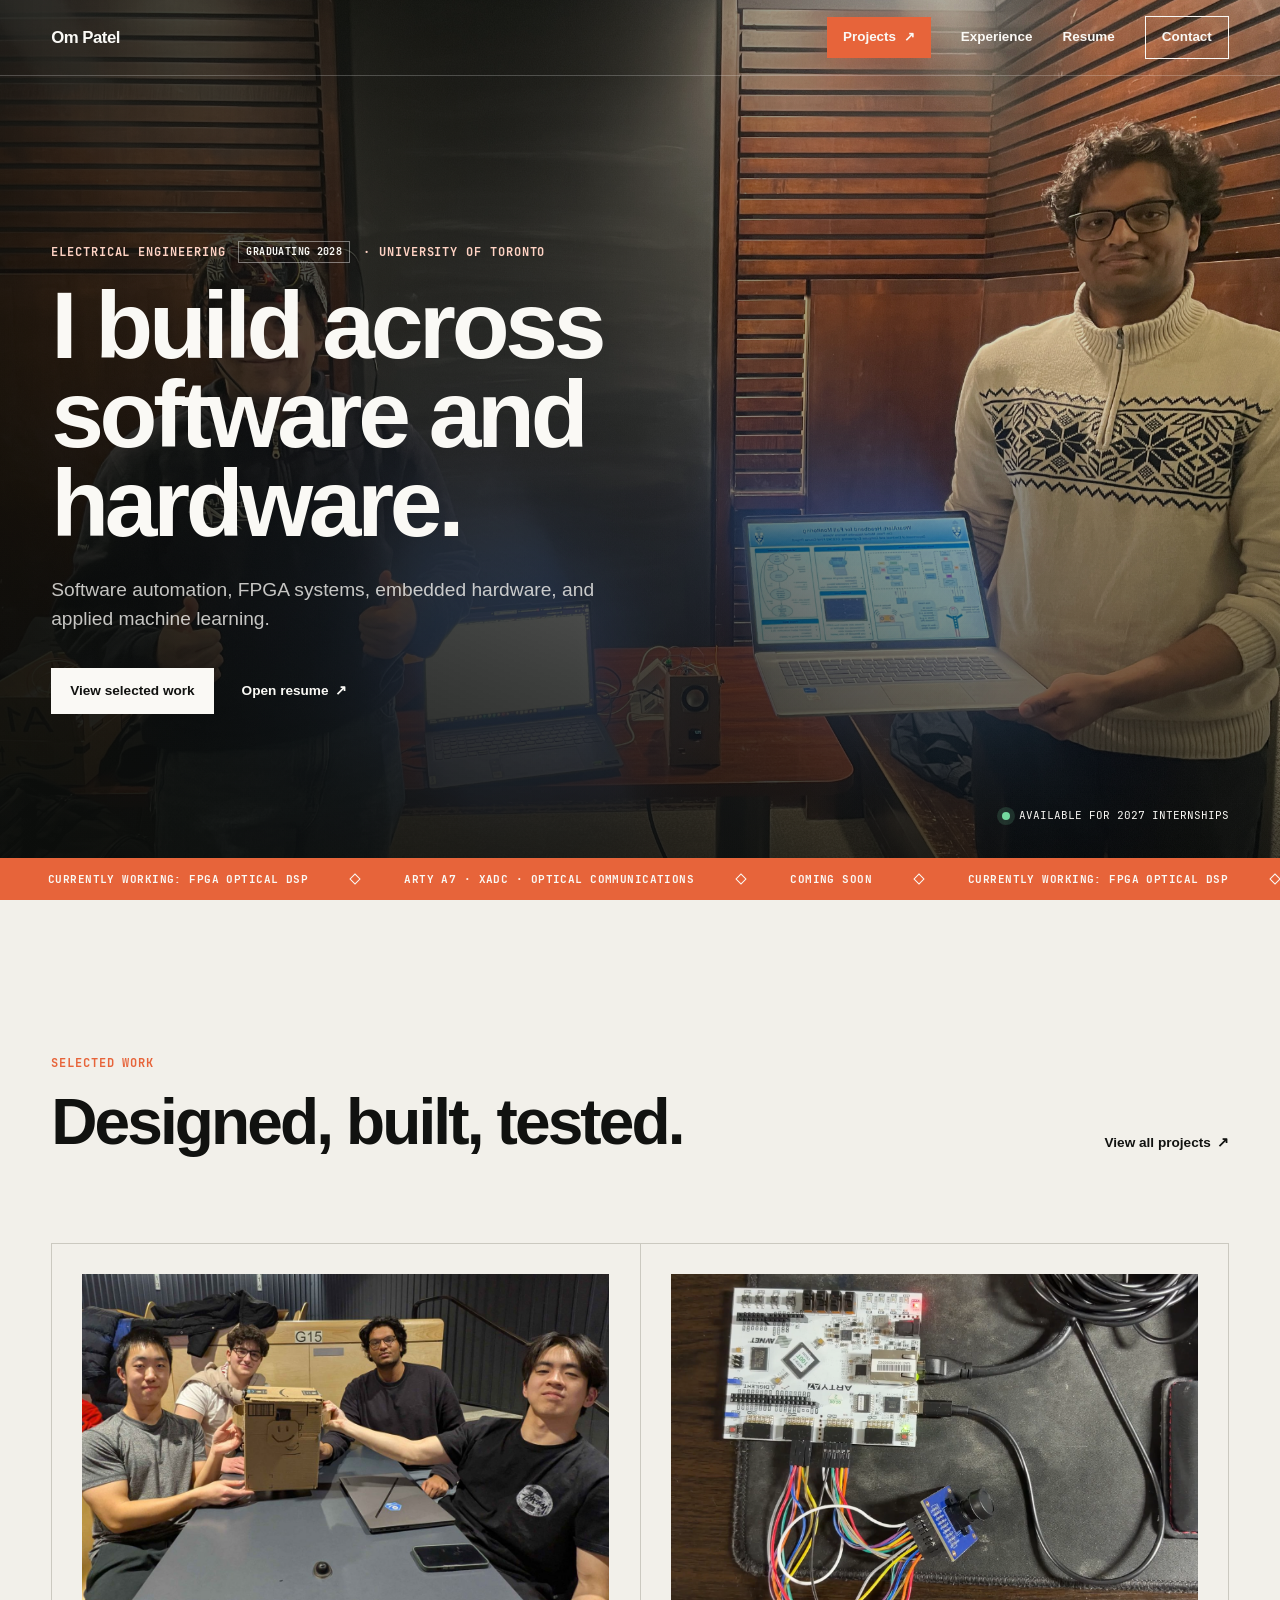
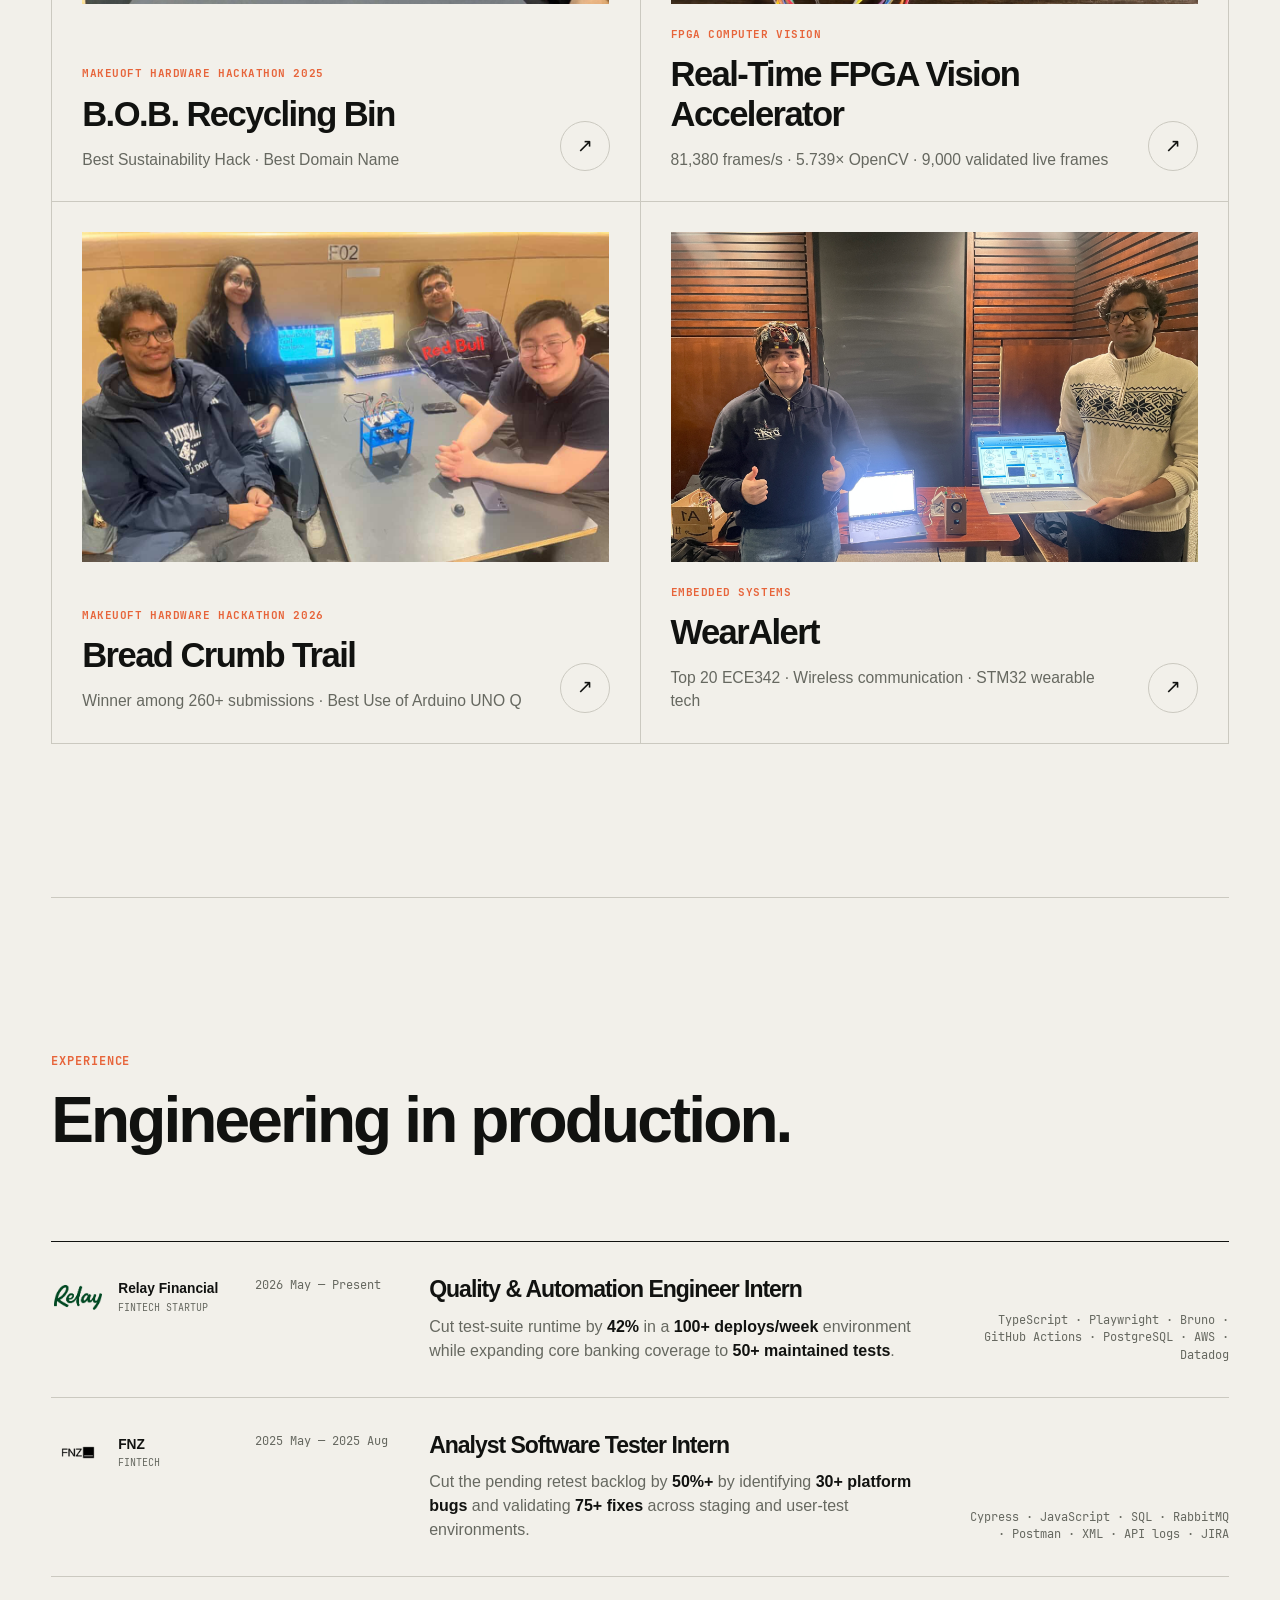
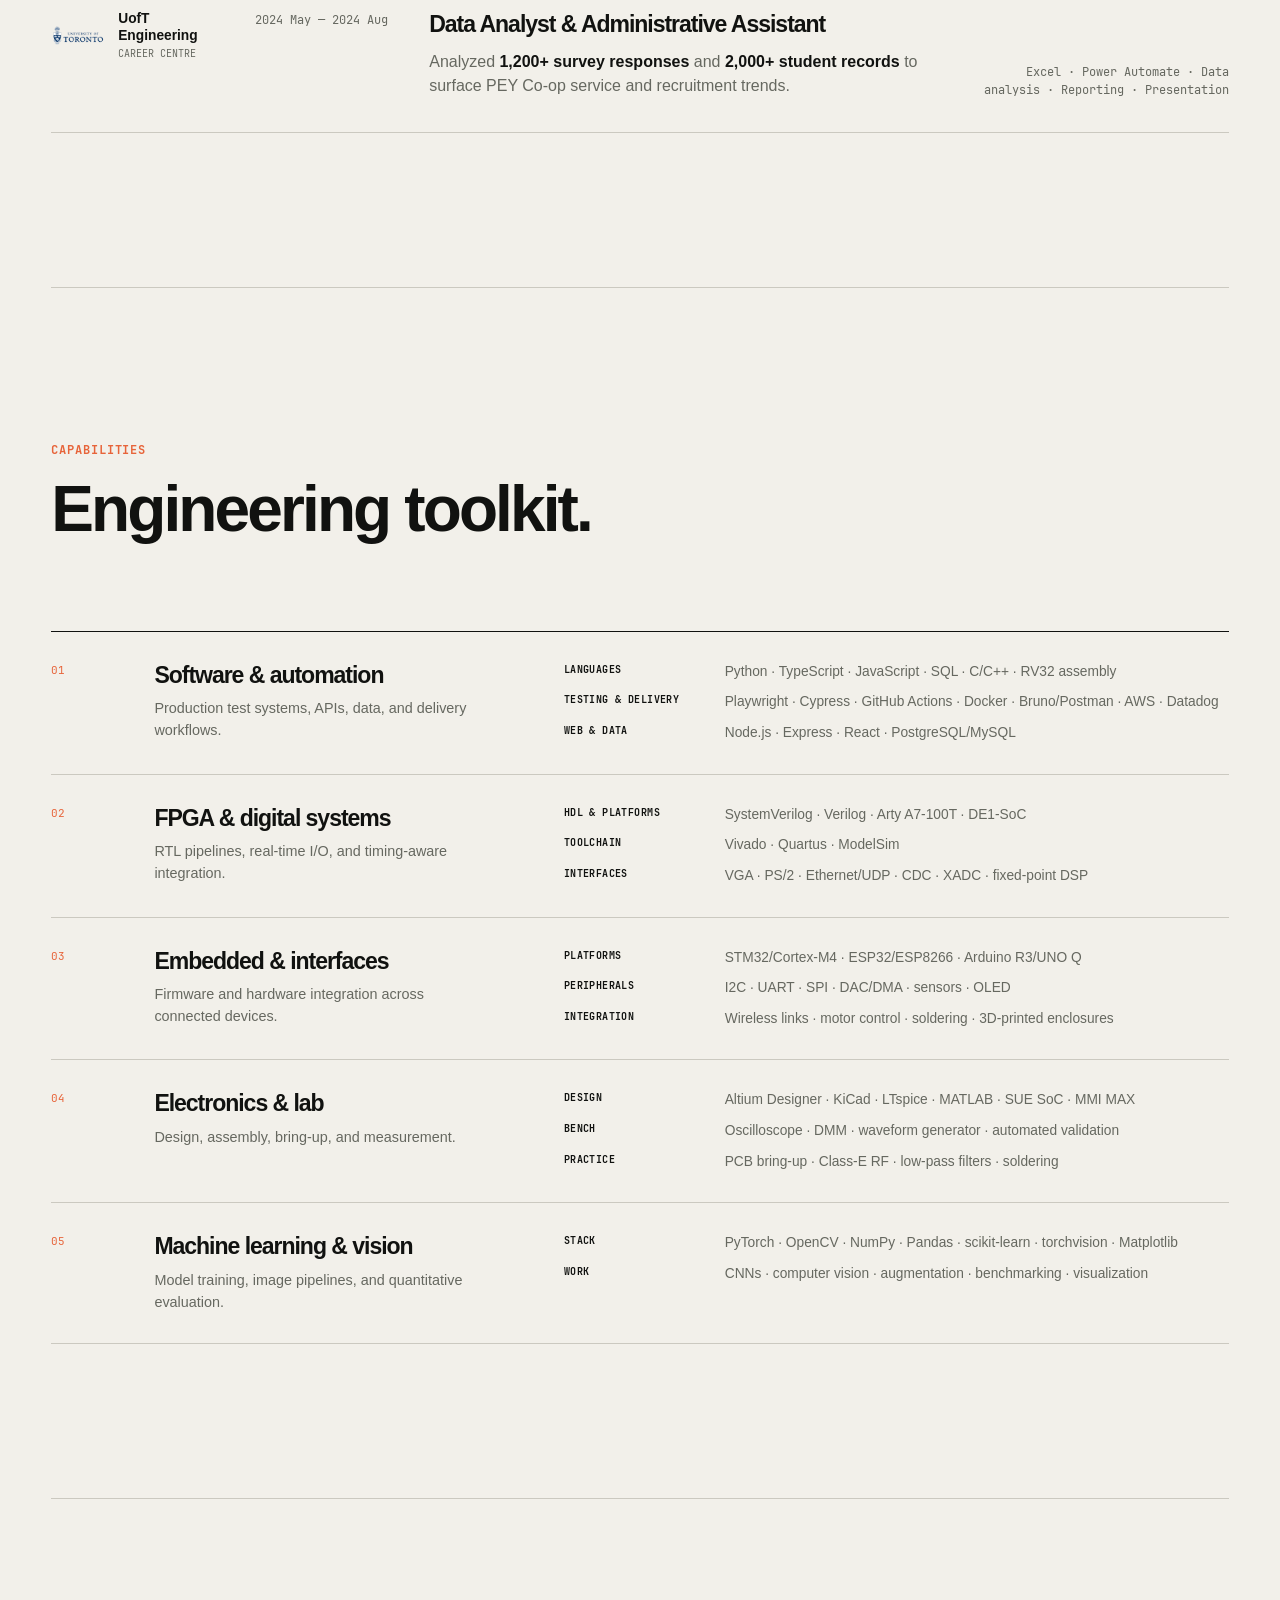
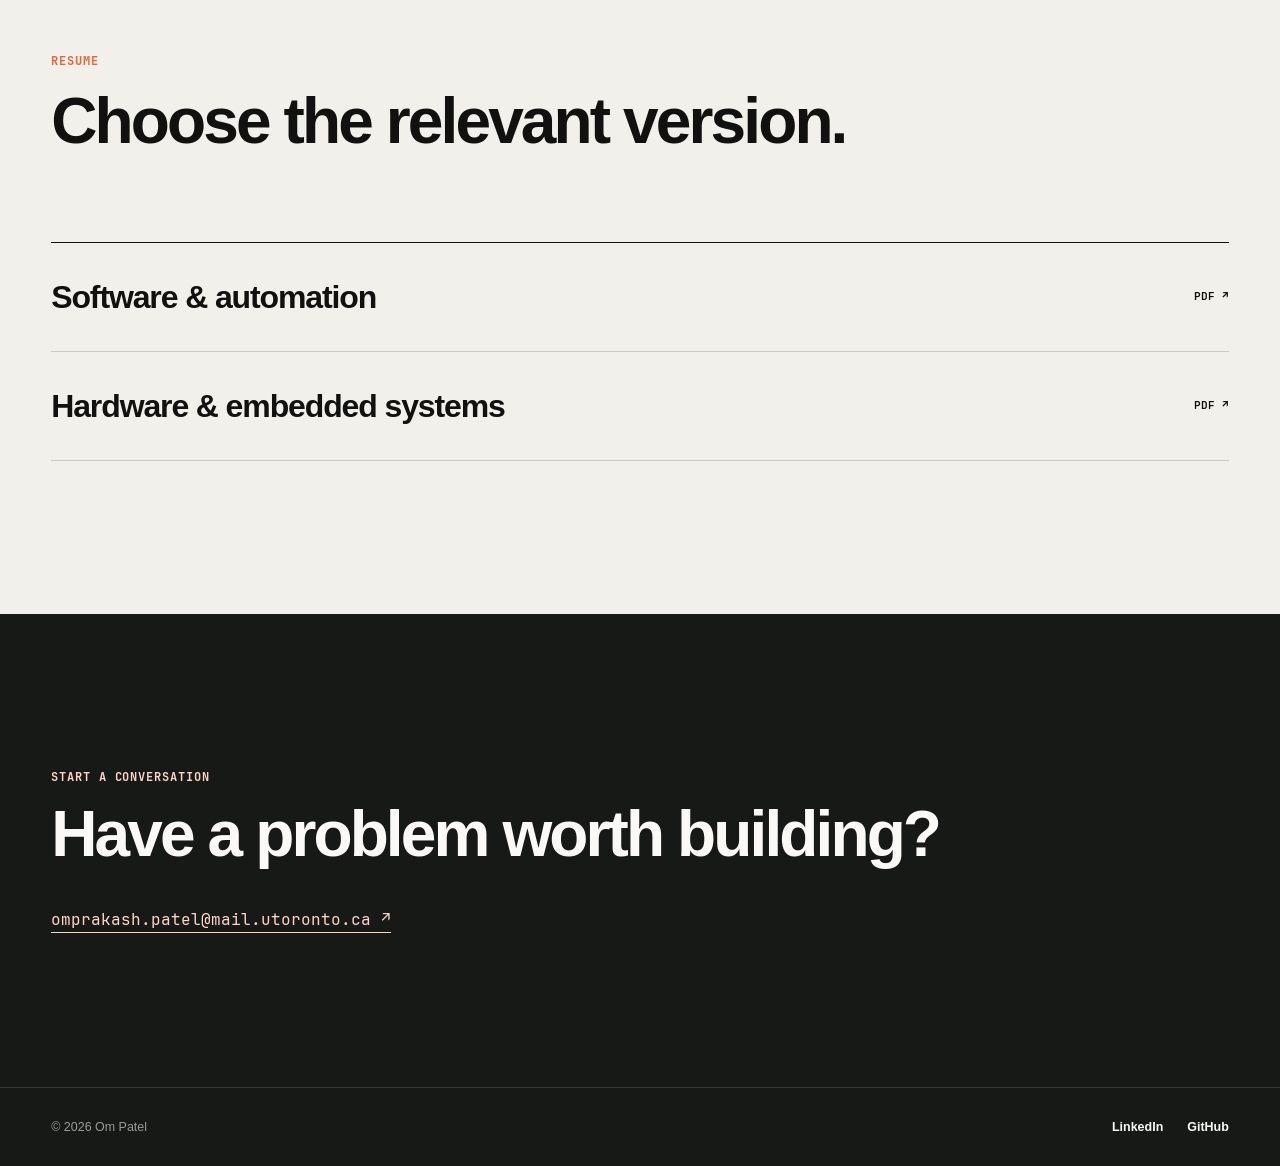
==== index.html @ e67b830c "update projects" ====
<!DOCTYPE html>
<html lang="en">
<head>
  <meta charset="UTF-8" />
  <meta name="viewport" content="width=device-width, initial-scale=1.0" />
  <meta name="description" content="Om Patel is an electrical engineering student building software automation, FPGA systems, embedded hardware, electronics, and applied machine learning projects." />
  <meta property="og:title" content="Om Patel | Electrical Engineer" />
  <meta property="og:description" content="Software automation, FPGA systems, embedded hardware, electronics, and applied machine learning." />
  <meta property="og:type" content="website" />
  <meta property="og:url" content="https://op-patel.github.io/who-am-i/" />
  <meta property="og:site_name" content="Om Patel" />
  <meta property="og:image" content="https://op-patel.github.io/who-am-i/statics/wearalert/presentation_pic_mirrored.jpg" />
  <meta property="og:image:secure_url" content="https://op-patel.github.io/who-am-i/statics/wearalert/presentation_pic_mirrored.jpg" />
  <meta property="og:image:type" content="image/jpeg" />
  <meta property="og:image:width" content="4032" />
  <meta property="og:image:height" content="3024" />
  <meta property="og:image:alt" content="Om Patel presenting the WearAlert embedded systems project" />
  <meta name="twitter:card" content="summary_large_image" />
  <meta name="twitter:title" content="Om Patel | Electrical Engineer" />
  <meta name="twitter:description" content="Software automation, FPGA systems, embedded hardware, electronics, and applied machine learning." />
  <meta name="twitter:image" content="https://op-patel.github.io/who-am-i/statics/wearalert/presentation_pic_mirrored.jpg" />
  <meta name="twitter:image:alt" content="Om Patel presenting the WearAlert embedded systems project" />
  <link rel="canonical" href="https://op-patel.github.io/who-am-i/" />
  <title>Om Patel | Electrical Engineer</title>
  <link rel="preload" as="font" href="fonts/JetBrainsMono-Regular.woff2" type="font/woff2" crossorigin>
  <link rel="stylesheet" href="style.css?v=20260809-2" />
</head>
<body data-page="home">
  <header class="site-header">
    <a class="brand" href="index.html" aria-label="Om Patel home">Om Patel</a>
    <button class="nav-toggle" type="button" aria-label="Toggle navigation" aria-expanded="false">
      <span class="svg-icon icon-distribute-vertical" aria-hidden="true"></span>
    </button>
    <nav class="site-nav" aria-label="Primary navigation">
      <a class="nav-projects" href="projects.html">Projects <span aria-hidden="true">↗</span></a>
      <a href="#experience-list">Experience</a>
      <a href="#resume">Resume</a>
      <a class="nav-contact" href="mailto:omprakash.patel@mail.utoronto.ca">Contact</a>
    </nav>
  </header>

  <main>
    <section class="hero reveal" id="home">
      <div class="hero-media" aria-hidden="true"></div>
      <div class="hero-shade" aria-hidden="true"></div>
      <div class="hero-content">
        <p class="eyebrow light">Electrical engineering <span class="hero-grad">Graduating 2028</span> &middot; University of Toronto</p>
        <h1>I build across software and hardware.</h1>
        <p class="hero-text">Software automation, FPGA systems, embedded hardware, and applied machine learning.</p>
        <div class="hero-actions">
          <a class="btn primary" href="#work">View selected work</a>
          <a class="text-link light-link" href="statics/resume/Om_Patel_ResumeSW.pdf" target="_blank" rel="noopener">Open resume <span aria-hidden="true">↗</span></a>
        </div>
      </div>
      <div class="hero-status">
        <span class="status-dot" aria-hidden="true"></span>
        <span>Available for 2027 internships</span>
      </div>
    </section>

    <a class="current-ticker" href="https://github.com/OP-Patel/optical-dsp" target="_blank" rel="noopener" aria-label="Currently working on FPGA Optical DSP. View the GitHub repository.">
      <span class="ticker-track" aria-hidden="true">
        <span>Currently working: FPGA Optical DSP</span>
        <span>Arty A7 &middot; XADC &middot; Optical communications</span>
        <span>Coming soon</span>
        <span>Currently working: FPGA Optical DSP</span>
        <span>Arty A7 &middot; XADC &middot; Optical communications</span>
        <span>Coming soon</span>
      </span>
    </a>

    <section id="work" class="section-shell reveal">
      <div class="section-intro">
        <p class="eyebrow">Selected work</p>
        <h2>Designed, built, tested.</h2>
        <a class="text-link" href="projects.html">View all projects <span aria-hidden="true">↗</span></a>
      </div>
      <div class="featured-list" id="featured-projects" aria-live="polite"></div>
    </section>

    <section id="experience" class="section-shell section-rule reveal">
      <div class="section-intro">
        <p class="eyebrow">Experience</p>
        <h2>Engineering in production.</h2>
      </div>
      <div class="experience-list" id="experience-list">
        <article class="experience-item">
          <div class="experience-company">
            <img src="statics/company_logos/Relay_logo.png" alt="Relay Financial">
            <div>
              <p>Relay Financial</p>
              <span>Fintech startup</span>
            </div>
          </div>
          <div class="experience-meta">
            <p>2026 May — Present</p>
          </div>
          <div class="experience-copy">
            <h3>Quality & Automation Engineer Intern</h3>
            <p>Cut test-suite runtime by <strong>42%</strong> in a <strong>100+ deploys/week</strong> environment while expanding core banking coverage to <strong>50+ maintained tests</strong>.</p>
          </div>
          <p class="experience-tech">TypeScript · Playwright · Bruno · GitHub Actions · PostgreSQL · AWS · Datadog</p>
        </article>
        <article class="experience-item">
          <div class="experience-company">
            <img src="statics/company_logos/FNZ_logo.png" alt="FNZ">
            <div>
              <p>FNZ</p>
              <span>Fintech</span>
            </div>
          </div>
          <div class="experience-meta">
            <p>2025 May — 2025 Aug</p>
          </div>
          <div class="experience-copy">
            <h3>Analyst Software Tester Intern</h3>
            <p>Cut the pending retest backlog by <strong>50%+</strong> by identifying <strong>30+ platform bugs</strong> and validating <strong>75+ fixes</strong> across staging and user-test environments.</p>
          </div>
          <p class="experience-tech">Cypress · JavaScript · SQL · RabbitMQ · Postman · XML · API logs · JIRA</p>
        </article>
        <article class="experience-item">
          <div class="experience-company">
            <img src="statics/company_logos/UofT_logo.png" alt="University of Toronto">
            <div>
              <p>UofT Engineering</p>
              <span>Career Centre</span>
            </div>
          </div>
          <div class="experience-meta">
            <p>2024 May — 2024 Aug</p>
          </div>
          <div class="experience-copy">
            <h3>Data Analyst & Administrative Assistant</h3>
            <p>Analyzed <strong>1,200+ survey responses</strong> and <strong>2,000+ student records</strong> to surface PEY Co-op service and recruitment trends.</p>
          </div>
          <p class="experience-tech">Excel · Power Automate · Data analysis · Reporting · Presentation</p>
        </article>
      </div>
    </section>

    <section id="capabilities" class="section-shell section-rule reveal">
      <div class="section-intro">
        <p class="eyebrow">Capabilities</p>
        <h2>Engineering toolkit.</h2>
      </div>
      <div class="capability-matrix">
        <article class="capability-row">
          <span class="capability-number">01</span>
          <div class="capability-title">
            <h3>Software & automation</h3>
            <p>Production test systems, APIs, data, and delivery workflows.</p>
          </div>
          <div class="capability-groups">
            <p><strong>Languages</strong><span>Python &middot; TypeScript &middot; JavaScript &middot; SQL &middot; C/C++ &middot; RV32 assembly</span></p>
            <p><strong>Testing & delivery</strong><span>Playwright &middot; Cypress &middot; GitHub Actions &middot; Docker &middot; Bruno/Postman &middot; AWS &middot; Datadog</span></p>
            <p><strong>Web & data</strong><span>Node.js &middot; Express &middot; React &middot; PostgreSQL/MySQL</span></p>
          </div>
        </article>
        <article class="capability-row">
          <span class="capability-number">02</span>
          <div class="capability-title">
            <h3>FPGA & digital systems</h3>
            <p>RTL pipelines, real-time I/O, and timing-aware integration.</p>
          </div>
          <div class="capability-groups">
            <p><strong>HDL & platforms</strong><span>SystemVerilog &middot; Verilog &middot; Arty A7-100T &middot; DE1-SoC</span></p>
            <p><strong>Toolchain</strong><span>Vivado &middot; Quartus &middot; ModelSim</span></p>
            <p><strong>Interfaces</strong><span>VGA &middot; PS/2 &middot; Ethernet/UDP &middot; CDC &middot; XADC &middot; fixed-point DSP</span></p>
          </div>
        </article>
        <article class="capability-row">
          <span class="capability-number">03</span>
          <div class="capability-title">
            <h3>Embedded & interfaces</h3>
            <p>Firmware and hardware integration across connected devices.</p>
          </div>
          <div class="capability-groups">
            <p><strong>Platforms</strong><span>STM32/Cortex-M4 &middot; ESP32/ESP8266 &middot; Arduino R3/UNO Q</span></p>
            <p><strong>Peripherals</strong><span>I2C &middot; UART &middot; SPI &middot; DAC/DMA &middot; sensors &middot; OLED</span></p>
            <p><strong>Integration</strong><span>Wireless links &middot; motor control &middot; soldering &middot; 3D-printed enclosures</span></p>
          </div>
        </article>
        <article class="capability-row">
          <span class="capability-number">04</span>
          <div class="capability-title">
            <h3>Electronics & lab</h3>
            <p>Design, assembly, bring-up, and measurement.</p>
          </div>
          <div class="capability-groups">
            <p><strong>Design</strong><span>Altium Designer &middot; KiCad &middot; LTspice &middot; MATLAB &middot; SUE SoC &middot; MMI MAX</span></p>
            <p><strong>Bench</strong><span>Oscilloscope &middot; DMM &middot; waveform generator &middot; automated validation</span></p>
            <p><strong>Practice</strong><span>PCB bring-up &middot; Class-E RF &middot; low-pass filters &middot; soldering</span></p>
          </div>
        </article>
        <article class="capability-row">
          <span class="capability-number">05</span>
          <div class="capability-title">
            <h3>Machine learning & vision</h3>
            <p>Model training, image pipelines, and quantitative evaluation.</p>
          </div>
          <div class="capability-groups">
            <p><strong>Stack</strong><span>PyTorch &middot; OpenCV &middot; NumPy &middot; Pandas &middot; scikit-learn &middot; torchvision &middot; Matplotlib</span></p>
            <p><strong>Work</strong><span>CNNs &middot; computer vision &middot; augmentation &middot; benchmarking &middot; visualization</span></p>
          </div>
        </article>
      </div>
    </section>

    <section id="resume" class="section-shell section-rule reveal">
      <div class="section-intro">
        <p class="eyebrow">Resume</p>
        <h2>Choose the relevant version.</h2>
      </div>
      <div class="resume-list">
        <a href="statics/resume/Om_Patel_ResumeSW.pdf" target="_blank" rel="noopener">
          <span>Software & automation</span>
          <span>PDF ↗</span>
        </a>
        <a href="statics/resume/Om_Patel_ResumeHW.pdf" target="_blank" rel="noopener">
          <span>Hardware & embedded systems</span>
          <span>PDF ↗</span>
        </a>
      </div>
    </section>

    <section class="contact-section reveal">
      <p class="eyebrow light">Start a conversation</p>
      <h2>Have a problem worth building?</h2>
      <a href="mailto:omprakash.patel@mail.utoronto.ca">omprakash.patel@mail.utoronto.ca <span aria-hidden="true">↗</span></a>
    </section>
  </main>

  <footer class="site-footer">
    <p>© 2026 Om Patel</p>
    <div class="footer-socials">
      <a href="https://www.linkedin.com/in/om-patel-op" target="_blank" rel="noopener">LinkedIn</a>
      <a href="https://github.com/OP-Patel" target="_blank" rel="noopener">GitHub</a>
    </div>
  </footer>

  <div class="modal" id="project-modal" aria-hidden="true" role="dialog" aria-modal="true" aria-labelledby="modal-title">
    <div class="modal-card">
      <header class="modal-header">
        <div>
          <p class="eyebrow" id="modal-type"></p>
          <h2 id="modal-title"></h2>
          <p id="modal-summary"></p>
        </div>
        <button class="icon-btn" id="modal-close" type="button" aria-label="Close project details">×</button>
      </header>
      <div class="modal-body">
        <section class="gallery" aria-label="Project gallery">
          <button class="gallery-btn prev" id="slide-prev" type="button" aria-label="Previous image">←</button>
          <div class="gallery-stage" id="modal-gallery"></div>
          <button class="gallery-btn next" id="slide-next" type="button" aria-label="Next image">→</button>
        </section>
        <aside class="modal-details">
          <div class="stat-row" id="modal-stats"></div>
          <h3>What I built</h3>
          <ul id="modal-details"></ul>
          <h3>Tools</h3>
          <div class="tag-row" id="modal-tags"></div>
          <div class="modal-links" id="modal-links"></div>
        </aside>
      </div>
    </div>
  </div>

  <script src="script.js?v=20260809-2"></script>
</body>
</html>
---- style.css ----
@font-face {
  font-family: "JetBrains Mono";
  src: url("fonts/JetBrainsMono-Regular.woff2") format("woff2");
  font-weight: 400;
  font-style: normal;
  font-display: swap;
}

@font-face {
  font-family: "JetBrains Mono";
  src: url("fonts/JetBrainsMono-Bold.woff2") format("woff2");
  font-weight: 700;
  font-style: normal;
  font-display: swap;
}

:root {
  --paper: #f2f0ea;
  --white: #faf9f5;
  --ink: #111210;
  --muted: #666860;
  --line: #cbc9c0;
  --accent: #e7643a;
  --dark: #171916;
  --max: 1240px;
  --gutter: clamp(20px, 4vw, 64px);
}

* { box-sizing: border-box; }
html { scroll-behavior: smooth; }
body {
  margin: 0;
  background: var(--paper);
  color: var(--ink);
  font-family: Arial, Helvetica, sans-serif;
  line-height: 1.5;
  text-rendering: optimizeLegibility;
  -webkit-font-smoothing: antialiased;
}
body.modal-open { overflow: hidden; }
img { display: block; max-width: 100%; }
a { color: inherit; }
button, input, select { font: inherit; }

.sr-only {
  position: absolute;
  width: 1px;
  height: 1px;
  padding: 0;
  margin: -1px;
  overflow: hidden;
  clip: rect(0, 0, 0, 0);
  white-space: nowrap;
  border: 0;
}

.svg-icon {
  display: inline-block;
  width: 18px;
  height: 18px;
  background: currentColor;
  -webkit-mask-position: center;
  -webkit-mask-repeat: no-repeat;
  -webkit-mask-size: contain;
  mask-position: center;
  mask-repeat: no-repeat;
  mask-size: contain;
}
.icon-github { -webkit-mask-image: url("statics/svg/github.svg"); mask-image: url("statics/svg/github.svg"); }
.icon-external { -webkit-mask-image: url("statics/svg/box-arrow-up-right.svg"); mask-image: url("statics/svg/box-arrow-up-right.svg"); }
.icon-distribute-vertical { -webkit-mask-image: url("statics/svg/distribute-vertical.svg"); mask-image: url("statics/svg/distribute-vertical.svg"); }

.site-header {
  position: absolute;
  inset: 0 0 auto;
  z-index: 50;
  height: 76px;
  display: flex;
  align-items: center;
  justify-content: space-between;
  padding: 0 var(--gutter);
  color: var(--white);
  border-bottom: 1px solid rgba(255,255,255,.22);
}
.solid-header {
  position: relative;
  color: var(--ink);
  border-bottom-color: var(--line);
}
.brand {
  font-size: 1.05rem;
  font-weight: 800;
  letter-spacing: -.03em;
  text-decoration: none;
}
.site-nav { display: flex; align-items: center; gap: 30px; }
.site-nav a {
  color: inherit;
  font-size: .84rem;
  font-weight: 700;
  text-decoration: none;
  transition: opacity 180ms ease;
}
.site-nav a:hover { opacity: .58; }
.site-nav .nav-projects {
  padding: 10px 16px;
  background: var(--accent);
  color: var(--white);
  box-shadow: 0 8px 28px rgba(231, 100, 58, .24);
}
.site-nav .nav-projects:hover {
  opacity: 1;
  background: #cf4f28;
  transform: translateY(-1px);
}
.site-nav .nav-projects span {
  display: inline-block;
  margin-left: 4px;
  transition: transform 180ms ease;
}
.site-nav .nav-projects:hover span { transform: translate(2px, -2px); }
.site-nav .nav-contact {
  padding: 10px 16px;
  border: 1px solid currentColor;
}
.nav-toggle {
  display: none;
  width: 42px;
  height: 42px;
  padding: 0;
  border: 0;
  background: transparent;
  color: inherit;
}

.hero {
  position: relative;
  min-height: calc(100svh - 42px);
  display: flex;
  align-items: flex-end;
  overflow: hidden;
  color: var(--white);
  background: #1d211e;
}
.hero-media {
  position: absolute;
  inset: 0;
  background: url("statics/wearalert/presentation_pic_mirrored.jpg") center 44% / cover no-repeat;
  transform: scale(1.03);
  animation: hero-settle 1.2s cubic-bezier(.2,.7,.2,1) forwards;
}
.hero-shade {
  position: absolute;
  inset: 0;
  background:
    linear-gradient(90deg, rgba(12,14,12,.86) 0%, rgba(12,14,12,.62) 45%, rgba(12,14,12,.15) 78%),
    linear-gradient(0deg, rgba(12,14,12,.72) 0%, transparent 55%);
}
.hero-content {
  position: relative;
  z-index: 2;
  width: min(850px, calc(100% - (2 * var(--gutter))));
  margin: 0 var(--gutter);
  padding: 170px 0 clamp(110px, 16vh, 170px);
}
.eyebrow {
  margin: 0 0 18px;
  color: var(--accent);
  font-family: "JetBrains Mono", monospace;
  font-size: .72rem;
  font-weight: 700;
  letter-spacing: .08em;
  text-transform: uppercase;
}
.eyebrow.light { color: #ffd3c4; }
.hero-grad {
  display: inline-block;
  margin: 0 5px;
  padding: 3px 7px;
  border: 1px solid rgba(255,255,255,.42);
  color: var(--white);
  font-size: .61rem;
  letter-spacing: .04em;
  vertical-align: 1px;
}
h1, h2, h3, p { overflow-wrap: anywhere; }
h1, h2, h3 { margin: 0; letter-spacing: -.045em; }
h1 { font-size: clamp(3rem, 7.4vw, 7.6rem); line-height: .94; }
h2 { font-size: clamp(2.4rem, 5vw, 5.3rem); line-height: .98; }
h3 { font-size: clamp(1.1rem, 1.8vw, 1.45rem); line-height: 1.15; }
.hero-text {
  max-width: 610px;
  margin: 28px 0 0;
  color: rgba(250,249,245,.78);
  font-size: clamp(1rem, 1.5vw, 1.22rem);
}
.hero-actions { display: flex; align-items: center; gap: 28px; margin-top: 34px; }
.btn {
  min-height: 46px;
  display: inline-flex;
  align-items: center;
  justify-content: center;
  gap: 8px;
  padding: 0 18px;
  border: 1px solid var(--ink);
  background: transparent;
  color: var(--ink);
  text-decoration: none;
  font-size: .85rem;
  font-weight: 800;
  transition: background 180ms ease, color 180ms ease, transform 180ms ease;
}
.btn:hover { transform: translateY(-2px); }
.btn.primary { border-color: var(--white); background: var(--white); color: var(--ink); }
.btn.primary:hover { border-color: var(--accent); background: var(--accent); color: var(--white); }
.btn.small { min-height: 40px; padding: 0 14px; }
.text-link {
  display: inline-flex;
  gap: 6px;
  align-items: center;
  color: var(--ink);
  font-size: .85rem;
  font-weight: 800;
  text-decoration: none;
}
.text-link:hover span { transform: translate(2px, -2px); }
.text-link span { transition: transform 180ms ease; }
.light-link { color: var(--white); }
.hero-status {
  position: absolute;
  right: var(--gutter);
  bottom: 34px;
  z-index: 2;
  display: flex;
  align-items: center;
  gap: 9px;
  font-family: "JetBrains Mono", monospace;
  font-size: .7rem;
  text-transform: uppercase;
}
.status-dot {
  width: 8px;
  height: 8px;
  border-radius: 50%;
  background: #74d99f;
  box-shadow: 0 0 0 5px rgba(116,217,159,.16);
}
@keyframes hero-settle { from { transform: scale(1.09); } to { transform: scale(1.03); } }

.current-ticker {
  min-height: 42px;
  display: flex;
  align-items: center;
  overflow: hidden;
  background: var(--accent);
  color: var(--white);
  text-decoration: none;
}
.ticker-track {
  flex: 0 0 auto;
  width: max-content;
  display: flex;
  align-items: center;
  animation: ticker-slide 26s linear infinite;
}
.ticker-track > span {
  position: relative;
  padding: 0 48px;
  font-family: "JetBrains Mono", monospace;
  font-size: .68rem;
  font-weight: 700;
  letter-spacing: .04em;
  text-transform: uppercase;
  white-space: nowrap;
}
.ticker-track > span::after {
  content: "";
  position: absolute;
  right: -3px;
  top: 50%;
  width: 6px;
  height: 6px;
  border: 1px solid currentColor;
  transform: translateY(-50%) rotate(45deg);
}
.current-ticker:hover .ticker-track { animation-play-state: paused; }
@keyframes ticker-slide { to { transform: translateX(-50%); } }

.section-shell {
  width: min(var(--max), calc(100% - (2 * var(--gutter))));
  margin: 0 auto;
  padding: clamp(90px, 12vw, 170px) 0;
}
.section-rule { border-top: 1px solid var(--line); }
.section-intro {
  display: grid;
  grid-template-columns: minmax(0, 1fr) auto;
  align-items: end;
  gap: 28px;
  margin-bottom: clamp(44px, 7vw, 90px);
}
.section-intro .eyebrow { grid-column: 1 / -1; margin-bottom: -8px; }
.section-intro h2 { max-width: 850px; }

.featured-list {
  display: grid;
  grid-template-columns: repeat(2, minmax(0, 1fr));
  gap: 1px;
  border: 1px solid var(--line);
  background: var(--line);
}
.feature-row {
  position: relative;
  min-width: 0;
  width: 100%;
  display: grid;
  grid-template-rows: auto 1fr;
  gap: 22px;
  align-items: stretch;
  padding: clamp(20px, 2.5vw, 30px);
  border: 0;
  background: var(--paper);
  color: var(--ink);
  text-align: left;
  cursor: pointer;
}
.feature-media {
  aspect-ratio: 16 / 10;
  overflow: hidden;
  background: #ddd;
}
.feature-media img {
  width: 100%;
  height: 100%;
  object-fit: cover;
  transition: transform 500ms cubic-bezier(.2,.7,.2,1), filter 250ms ease;
}
.feature-copy { display: grid; grid-template-columns: minmax(0, 1fr) auto; gap: 20px; align-items: end; }
.feature-copy-main { display: grid; gap: 13px; }
.project-type {
  color: var(--accent);
  font-family: "JetBrains Mono", monospace;
  font-size: .68rem;
  font-weight: 700;
  letter-spacing: .05em;
  text-transform: uppercase;
}
.feature-copy h3 { font-size: clamp(1.65rem, 2.7vw, 2.8rem); }
.feature-outcome { max-width: 560px; margin: 0; color: var(--muted); font-size: .98rem; }
.feature-arrow {
  display: grid;
  place-items: center;
  width: 50px;
  height: 50px;
  border: 1px solid var(--line);
  border-radius: 50%;
  font-size: 1.2rem;
  transition: background 180ms ease, color 180ms ease, transform 180ms ease;
}
.feature-row:hover .feature-media img { transform: scale(1.035); filter: saturate(1.08); }
.feature-row:hover .feature-arrow { background: var(--accent); border-color: var(--accent); color: white; transform: translate(3px, -3px); }

.experience-list { border-top: 1px solid var(--ink); scroll-margin-top: 24px; }
.experience-item {
  display: grid;
  grid-template-columns: 180px 150px minmax(0, 1fr) 260px;
  gap: 24px;
  align-items: start;
  padding: 34px 0;
  border-bottom: 1px solid var(--line);
}
.experience-company {
  display: flex;
  align-items: center;
  gap: 13px;
}
.experience-company img {
  width: 54px;
  height: 42px;
  object-fit: contain;
  object-position: left center;
}
.experience-company p {
  margin: 0;
  font-size: .86rem;
  font-weight: 800;
  line-height: 1.2;
}
.experience-company span {
  display: block;
  margin-top: 4px;
  color: var(--muted);
  font-family: "JetBrains Mono", monospace;
  font-size: .61rem;
  line-height: 1.25;
  text-transform: uppercase;
}
.experience-meta p, .experience-tech { margin: 0; }
.experience-meta p, .experience-tech {
  color: var(--muted);
  font-family: "JetBrains Mono", monospace;
  font-size: .72rem;
}
.experience-copy p { max-width: 650px; margin: 12px 0 0; color: var(--muted); }
.experience-copy strong { color: var(--ink); font-weight: 800; }
.experience-tech { align-self: end; text-align: right; }

.capability-matrix { border-top: 1px solid var(--ink); }
.capability-row {
  display: grid;
  grid-template-columns: 52px minmax(230px, .7fr) minmax(0, 1.3fr);
  gap: clamp(22px, 4vw, 60px);
  align-items: start;
  padding: 30px 0;
  border-bottom: 1px solid var(--line);
}
.capability-number {
  color: var(--accent);
  font-family: "JetBrains Mono", monospace;
  font-size: .7rem;
}
.capability-title p {
  max-width: 330px;
  margin: 10px 0 0;
  color: var(--muted);
  font-size: .9rem;
}
.capability-groups { display: grid; gap: 10px; }
.capability-groups p {
  display: grid;
  grid-template-columns: 145px minmax(0, 1fr);
  gap: 16px;
  margin: 0;
}
.capability-groups strong {
  font-family: "JetBrains Mono", monospace;
  font-size: .65rem;
  letter-spacing: .04em;
  text-transform: uppercase;
}
.capability-groups span { color: var(--muted); font-size: .86rem; }

.resume-list { border-top: 1px solid var(--ink); }
.resume-list a {
  display: flex;
  align-items: center;
  justify-content: space-between;
  gap: 24px;
  padding: 30px 0;
  border-bottom: 1px solid var(--line);
  font-size: clamp(1.3rem, 2.5vw, 2.1rem);
  font-weight: 700;
  letter-spacing: -.035em;
  text-decoration: none;
  transition: color 180ms ease, padding 180ms ease;
}
.resume-list a span:last-child { font-family: "JetBrains Mono", monospace; font-size: .7rem; letter-spacing: 0; }
.resume-list a:hover { padding-left: 12px; color: var(--accent); }

.contact-section {
  padding: clamp(90px, 12vw, 170px) var(--gutter);
  background: var(--dark);
  color: var(--white);
}
.contact-section h2 { max-width: 900px; }
.contact-section > a {
  display: inline-block;
  margin-top: 42px;
  color: #ffd3c4;
  font-family: "JetBrains Mono", monospace;
  font-size: clamp(.82rem, 1.5vw, 1rem);
  text-decoration: none;
  border-bottom: 1px solid currentColor;
}

.site-footer {
  display: flex;
  align-items: center;
  justify-content: space-between;
  gap: 30px;
  padding: 30px var(--gutter);
  background: var(--dark);
  color: rgba(250,249,245,.58);
  border-top: 1px solid rgba(250,249,245,.14);
  font-size: .78rem;
}
.site-footer p { margin: 0; }
.footer-socials { display: flex; gap: 24px; }
.footer-socials a { color: var(--white); font-weight: 700; text-decoration: none; }
.footer-socials a:hover { color: var(--accent); }

.projects-hero {
  display: grid;
  grid-template-columns: minmax(0, 1fr) minmax(260px, 360px);
  align-items: end;
  gap: 50px;
  padding-top: clamp(62px, 7vw, 96px);
  padding-bottom: clamp(36px, 4vw, 52px);
}
.projects-hero h1 { font-size: clamp(3.5rem, 7vw, 6.4rem); }
.projects-hero > p:last-child { margin: 0 0 10px; color: var(--muted); font-size: 1rem; }
.project-browser { padding-top: 0; }
.browser-controls {
  display: grid;
  grid-template-columns: minmax(0, 1fr) 220px;
  gap: 30px;
  padding: 24px 0;
  border-top: 1px solid var(--ink);
  border-bottom: 1px solid var(--line);
}
.search-box, .sort-box { display: grid; gap: 9px; color: var(--muted); font-size: .72rem; font-weight: 700; }
.search-box input, .sort-box select {
  width: 100%;
  height: 48px;
  padding: 0;
  border: 0;
  border-bottom: 1px solid var(--line);
  border-radius: 0;
  outline: 0;
  background: transparent;
  color: var(--ink);
}
.search-box input:focus, .sort-box select:focus { border-color: var(--accent); }
.filter-shell { padding: 20px 0; border-bottom: 1px solid var(--line); }
.filter-head { display: flex; justify-content: space-between; margin-bottom: 14px; color: var(--muted); font-size: .72rem; font-weight: 700; }
.filter-chips { display: flex; flex-wrap: wrap; gap: 7px; }
.filter-chip {
  min-height: 34px;
  padding: 0 12px;
  border: 1px solid var(--line);
  border-radius: 0;
  background: transparent;
  color: var(--ink);
  cursor: pointer;
  font-size: .74rem;
  transition: background 180ms ease, color 180ms ease, border-color 180ms ease;
}
.filter-chip:hover, .filter-chip.active { border-color: var(--ink); background: var(--ink); color: var(--white); }
.text-button { padding: 0; border: 0; background: none; color: var(--ink); cursor: pointer; font-weight: 700; }
.result-count { margin: 32px 0 14px; color: var(--muted); font-family: "JetBrains Mono", monospace; font-size: .7rem; }
.project-list { display: grid; grid-template-columns: repeat(2, minmax(0, 1fr)); gap: 1px; background: var(--line); border: 1px solid var(--line); }
.project-card { min-width: 0; display: grid; background: var(--paper); cursor: pointer; }
.project-list.single-result .project-card {
  grid-column: 1 / -1;
  grid-template-columns: minmax(0, 1.2fr) minmax(340px, .8fr);
}
.project-list.single-result .project-thumb { height: 100%; min-height: 470px; }
.project-list.single-result .project-card-body { align-content: center; padding: clamp(30px, 5vw, 70px); }
.project-list.odd-results .project-card:last-child {
  grid-column: 1 / -1;
  grid-template-columns: minmax(0, 1.2fr) minmax(340px, .8fr);
}
.project-list.odd-results .project-card:last-child .project-thumb {
  height: 100%;
  min-height: 470px;
}
.project-list.odd-results .project-card:last-child .project-card-body {
  align-content: center;
  padding: clamp(30px, 5vw, 70px);
}
.project-thumb { height: 360px; overflow: hidden; background: #dfddd6; }
.project-thumb img { width: 100%; height: 100%; object-fit: cover; transition: transform 450ms cubic-bezier(.2,.7,.2,1); }
.project-card:hover .project-thumb img { transform: scale(1.035); }
.project-card-body { display: grid; gap: 11px; padding: 26px; }
.project-kicker { display: flex; align-items: center; justify-content: space-between; gap: 14px; }
.project-state {
  flex: 0 0 auto;
  padding: 4px 7px;
  border: 1px solid var(--accent);
  color: var(--accent);
  font-family: "JetBrains Mono", monospace;
  font-size: .61rem;
  font-weight: 700;
  letter-spacing: .04em;
  text-transform: uppercase;
}
.project-card.coming-soon .project-thumb { background: var(--dark); }
.project-card-body h3 { font-size: clamp(1.35rem, 2.2vw, 2rem); }
.project-card-body p { margin: 0; color: var(--muted); }
.project-stat { color: var(--ink); font-family: "JetBrains Mono", monospace; font-size: .68rem; }
.tag-row { display: flex; flex-wrap: wrap; gap: 6px; }
.tag { color: var(--muted); font-family: "JetBrains Mono", monospace; font-size: .66rem; }
.tag:not(:last-child)::after { content: " ·"; }
.project-card-actions { display: flex; align-items: center; gap: 10px; margin-top: 8px; }
.card-button { font-size: .8rem; font-weight: 800; text-decoration: underline; text-underline-offset: 4px; }
.project-link-btn { white-space: nowrap; }
.link-icon { flex: 0 0 auto; width: 16px; height: 16px; fill: currentColor; }
.empty-state { grid-column: 1/-1; padding: 60px 30px; background: var(--paper); color: var(--muted); text-align: center; }

.modal {
  position: fixed;
  inset: 0;
  z-index: 100;
  display: none;
  align-items: center;
  justify-content: center;
  padding: 24px;
  background: rgba(10,11,10,.76);
  backdrop-filter: blur(8px);
}
.modal.open { display: flex; }
.modal-card {
  width: min(1160px, 100%);
  max-height: calc(100svh - 48px);
  display: grid;
  grid-template-rows: auto minmax(0,1fr);
  overflow: hidden;
  background: var(--white);
  box-shadow: 0 30px 90px rgba(0,0,0,.3);
}
.modal-header { display: flex; justify-content: space-between; gap: 30px; padding: 26px; border-bottom: 1px solid var(--line); }
.modal-header h2 { font-size: clamp(2rem, 4vw, 3.8rem); }
.modal-header p:last-child { max-width: 800px; margin: 14px 0 0; color: var(--muted); }
.icon-btn {
  flex: 0 0 auto;
  width: 44px;
  height: 44px;
  border: 1px solid var(--line);
  border-radius: 50%;
  background: transparent;
  cursor: pointer;
  font-size: 1.4rem;
}
.icon-btn:hover { background: var(--ink); color: var(--white); }
.modal-body { min-height: 0; display: grid; grid-template-columns: minmax(0,1fr) 360px; }
.gallery { position: relative; min-height: 460px; background: #dedcd4; }
.gallery-stage { position: absolute; inset: 0; }
.gallery-stage img { position: absolute; inset: 0; width: 100%; height: 100%; padding: 22px; object-fit: contain; opacity: 0; transition: opacity 260ms ease; }
.gallery-stage img.active { opacity: 1; }
.gallery-btn {
  position: absolute;
  top: 50%;
  z-index: 3;
  width: 44px;
  height: 44px;
  border: 0;
  border-radius: 50%;
  background: rgba(250,249,245,.9);
  cursor: pointer;
  transform: translateY(-50%);
}
.gallery-btn:hover { background: var(--accent); color: white; }
.gallery-btn.prev { left: 16px; }
.gallery-btn.next { right: 16px; }
.modal-details { min-height: 0; overflow: auto; display: grid; align-content: start; gap: 18px; padding: 26px; border-left: 1px solid var(--line); }
.modal-details h3 { margin-top: 8px; font-size: 1rem; }
.modal-details ul { margin: 0; padding-left: 18px; color: var(--muted); }
.modal-details li + li { margin-top: 8px; }
.stat-row { display: grid; gap: 8px; }
.stat-pill { padding-bottom: 8px; border-bottom: 1px solid var(--line); font-family: "JetBrains Mono", monospace; font-size: .72rem; }
.modal-links { display: flex; flex-wrap: wrap; gap: 10px; margin-top: 8px; }

.reveal { opacity: 0; transform: translateY(18px); transition: opacity 650ms ease, transform 650ms cubic-bezier(.2,.7,.2,1); }
.reveal.is-visible { opacity: 1; transform: none; }

@media (max-width: 900px) {
  .experience-item { grid-template-columns: 180px 1fr; }
  .experience-meta { text-align: right; }
  .experience-copy, .experience-tech { grid-column: 1 / -1; }
  .experience-tech { text-align: left; }
  .capability-row { grid-template-columns: 42px minmax(0, 1fr); gap: 20px; }
  .capability-groups { grid-column: 2; }
  .project-thumb { height: 280px; }
  .project-list.single-result .project-card { grid-template-columns: 1fr; }
  .project-list.single-result .project-thumb { min-height: 300px; }
  .project-list.odd-results .project-card:last-child { grid-template-columns: 1fr; }
  .project-list.odd-results .project-card:last-child .project-thumb { min-height: 300px; }
  .modal-body { grid-template-columns: 1fr; overflow: auto; }
  .gallery { min-height: 380px; }
  .modal-details { border-left: 0; border-top: 1px solid var(--line); overflow: visible; }
}

@media (max-width: 680px) {
  .site-header { height: 66px; }
  .nav-toggle { display: grid; place-items: center; }
  .site-nav {
    position: absolute;
    top: 66px;
    left: 0;
    right: 0;
    display: none;
    padding: 18px var(--gutter) 24px;
    background: var(--dark);
    color: var(--white);
    border-top: 1px solid rgba(255,255,255,.14);
  }
  .solid-header .site-nav { background: var(--paper); color: var(--ink); border-top-color: var(--line); }
  .site-nav.open { display: grid; gap: 4px; }
  .site-nav a, .site-nav .nav-contact { display: block; padding: 12px 0; border: 0; border-bottom: 1px solid currentColor; }
  .site-nav .nav-projects {
    margin-bottom: 6px;
    padding: 13px 14px;
    border-bottom: 0;
    box-shadow: none;
  }
  .hero { min-height: 718px; }
  .hero-media { background-position: 88% center; }
  .hero-shade { background: linear-gradient(0deg, rgba(12,14,12,.9) 0%, rgba(12,14,12,.48) 70%, rgba(12,14,12,.25)); }
  .hero-content { width: calc(100% - (2 * var(--gutter))); padding: 130px 0 125px; }
  .hero-actions { align-items: flex-start; flex-direction: column; gap: 20px; }
  .hero-status { right: auto; left: var(--gutter); bottom: 28px; }
  .section-intro { grid-template-columns: 1fr; }
  .section-intro .eyebrow { margin-bottom: -6px; }
  .featured-list { grid-template-columns: 1fr; }
  .feature-row { gap: 20px; padding: 20px; }
  .feature-copy { align-items: center; }
  .feature-arrow { width: 44px; height: 44px; }
  .experience-item { grid-template-columns: 1fr auto; gap: 18px; }
  .experience-meta { text-align: right; }
  .experience-copy, .experience-tech { grid-column: 1 / -1; }
  .capability-row { grid-template-columns: 34px minmax(0, 1fr); gap: 14px; padding: 24px 0; }
  .capability-groups { grid-column: 1 / -1; margin-top: 4px; }
  .capability-groups p { grid-template-columns: 1fr; gap: 3px; }
  .resume-list a { align-items: flex-start; }
  .projects-hero {
    grid-template-columns: 1fr;
    gap: 18px;
    padding-top: 52px;
    padding-bottom: 34px;
  }
  .projects-hero > p:last-child { margin: 0; }
  .browser-controls, .project-list { grid-template-columns: 1fr; }
  .project-thumb { height: 250px; }
  .project-list.single-result .project-thumb { min-height: 250px; }
  .project-list.odd-results .project-card:last-child .project-thumb { min-height: 250px; }
  .modal { padding: 10px; }
  .modal-card { max-height: calc(100svh - 20px); }
  .modal-header { padding: 18px; }
  .gallery { min-height: 260px; }
  .modal-details { padding: 18px; }
  .site-footer { align-items: flex-start; flex-direction: column; }
}

@media (prefers-reduced-motion: reduce) {
  html { scroll-behavior: auto; }
  .ticker-track { animation: none; }
  *, *::before, *::after { animation-duration: .01ms !important; animation-iteration-count: 1 !important; transition-duration: .01ms !important; }
}
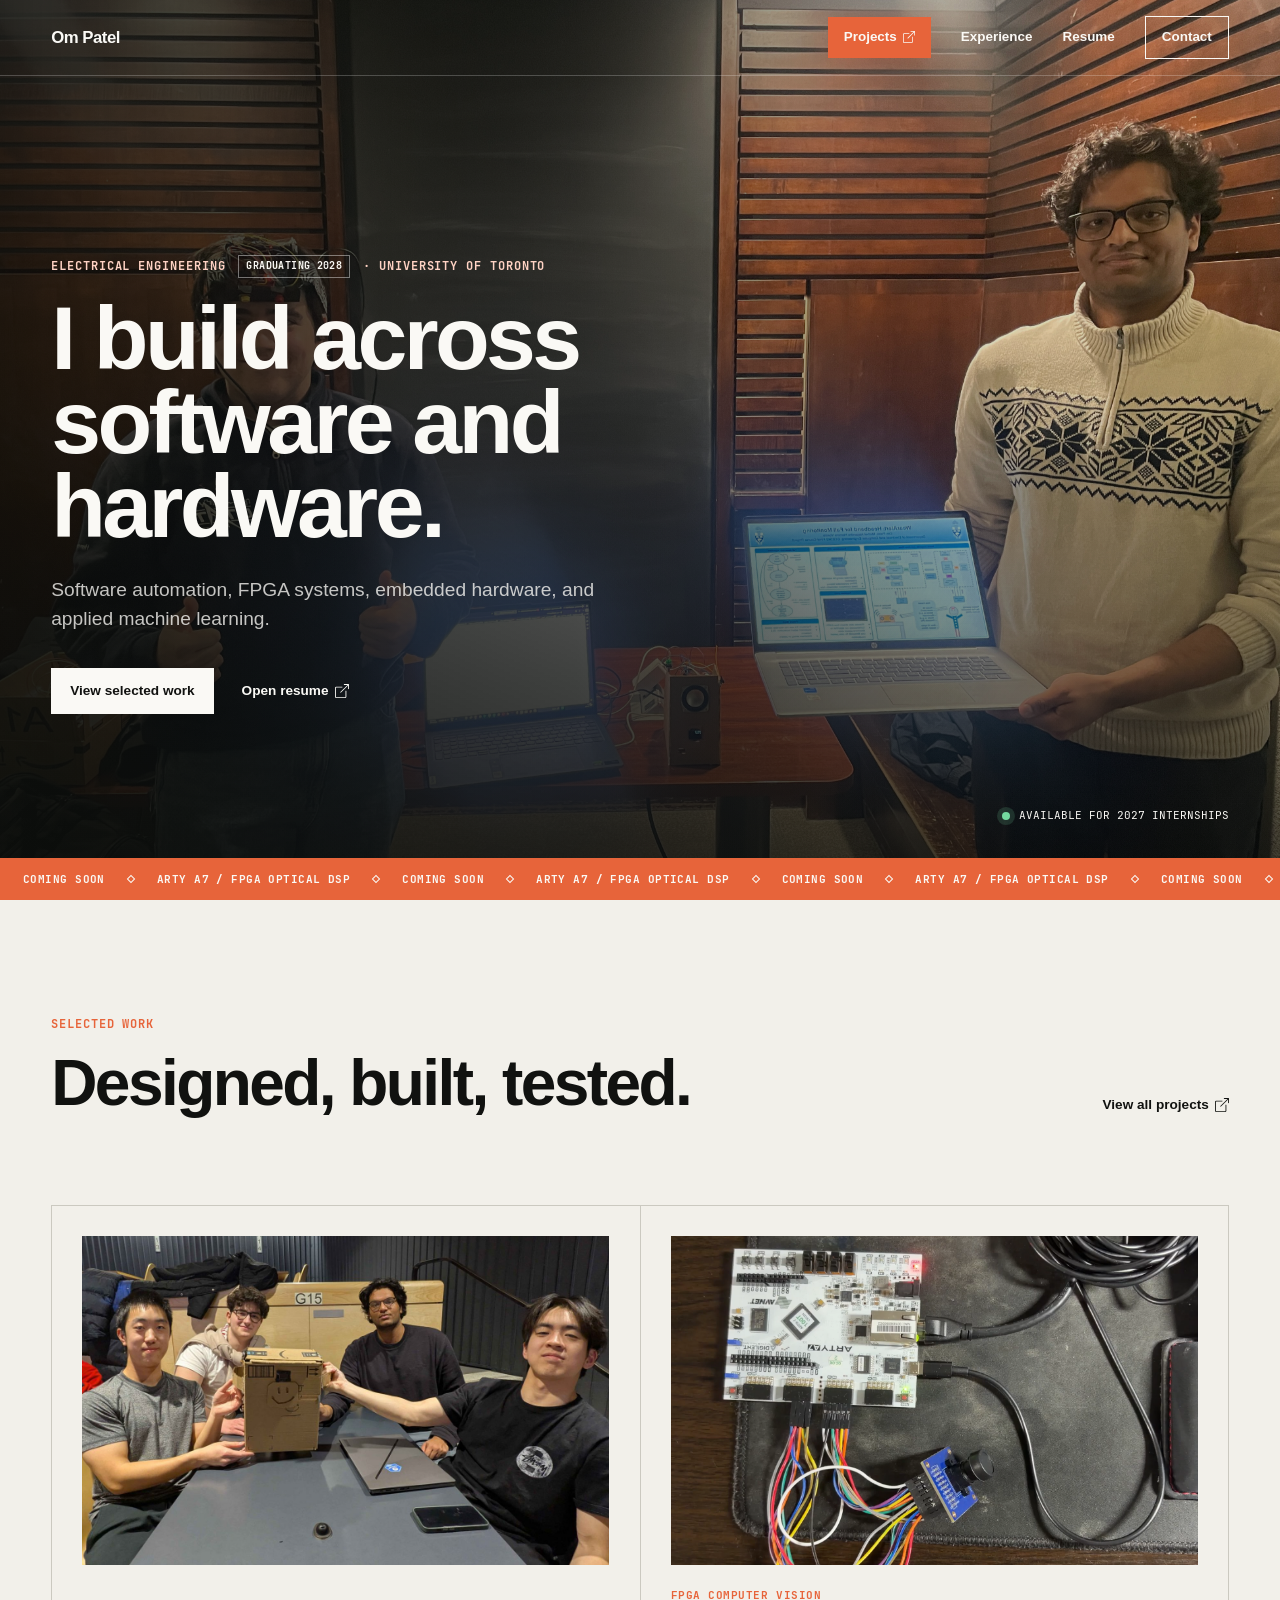
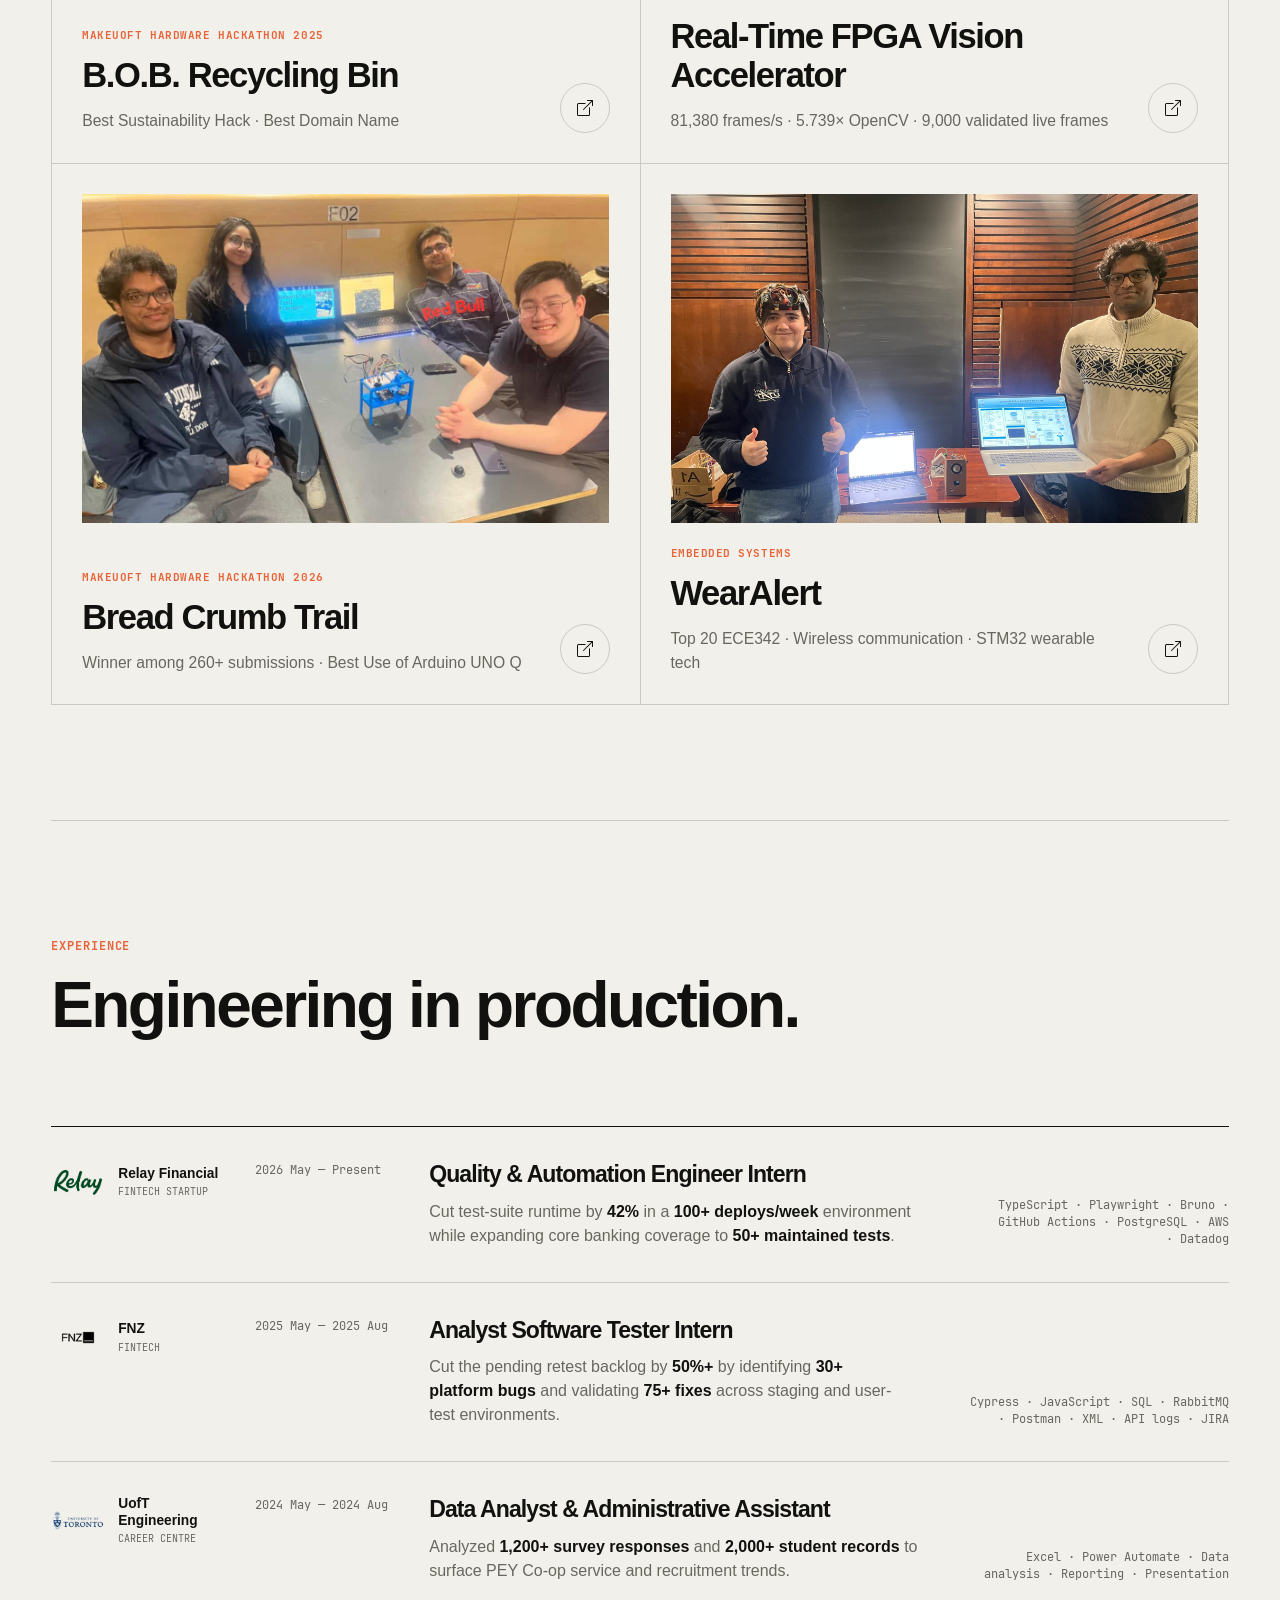
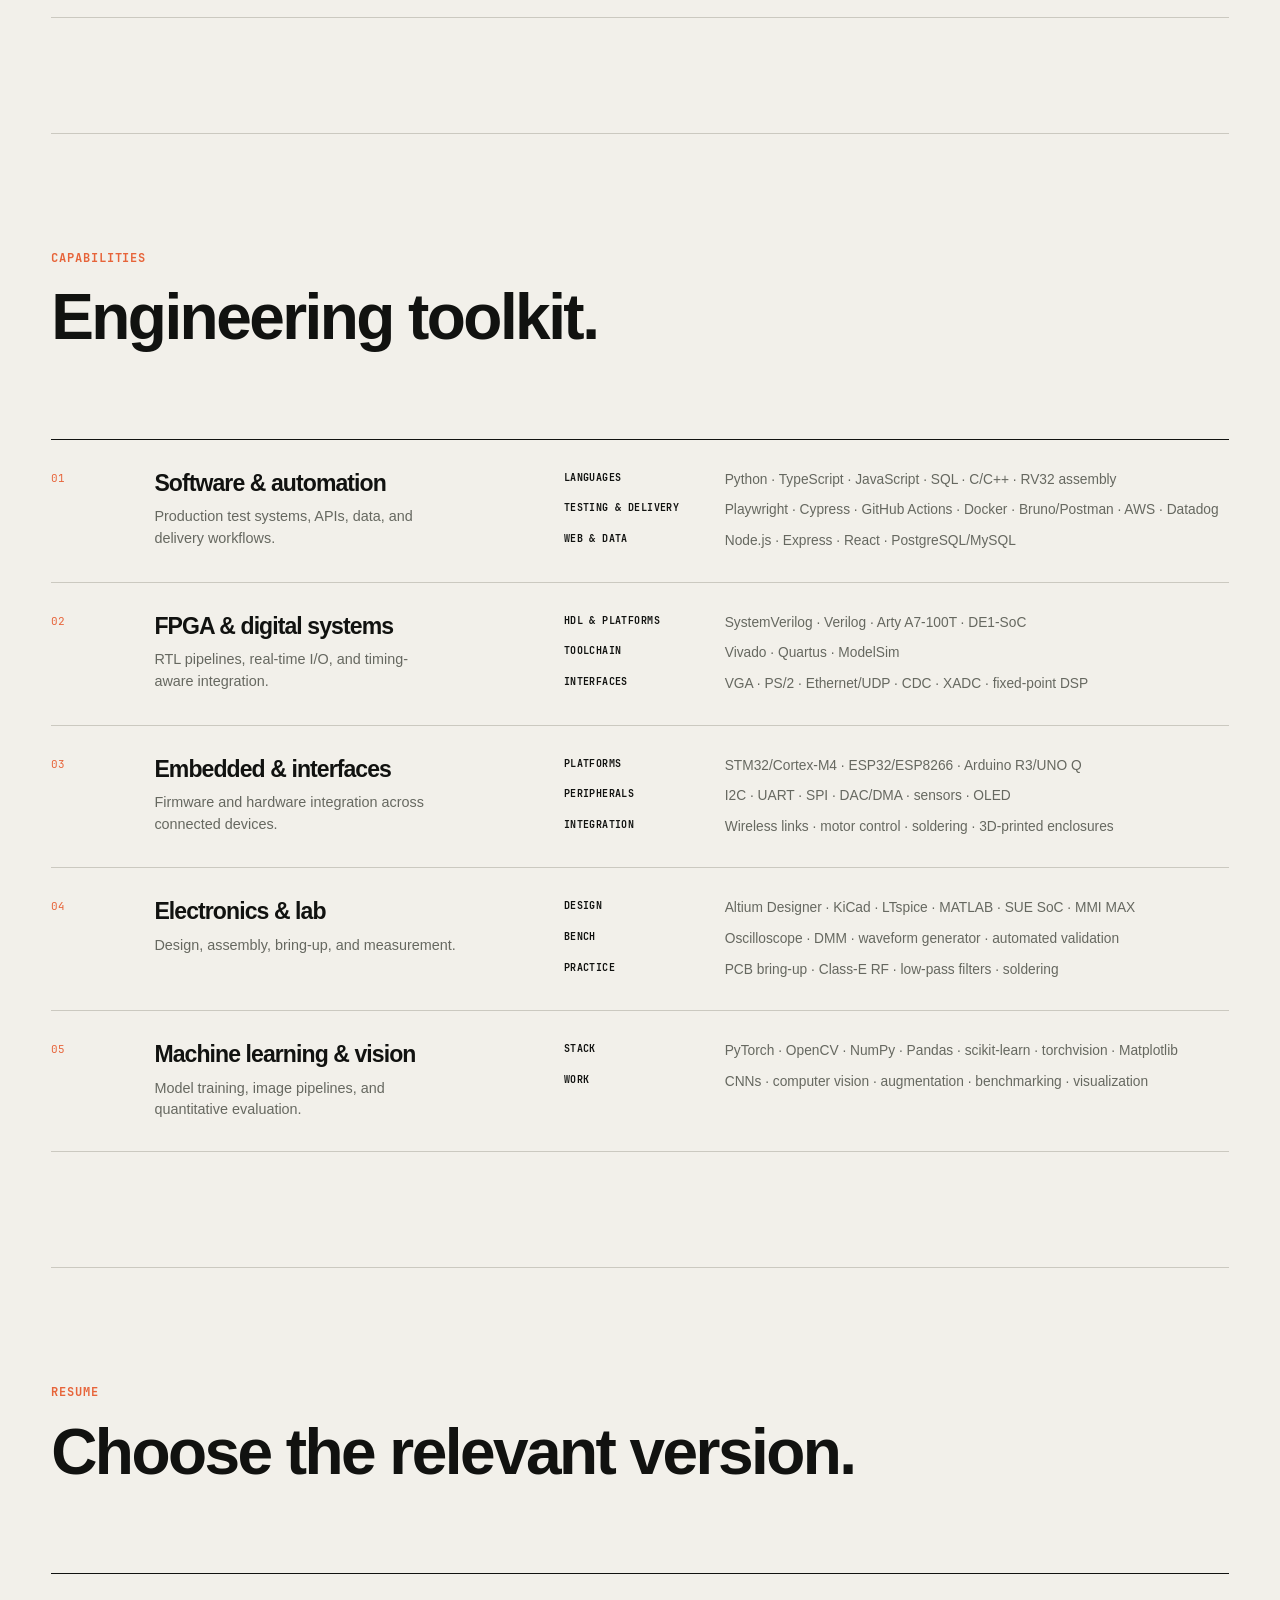
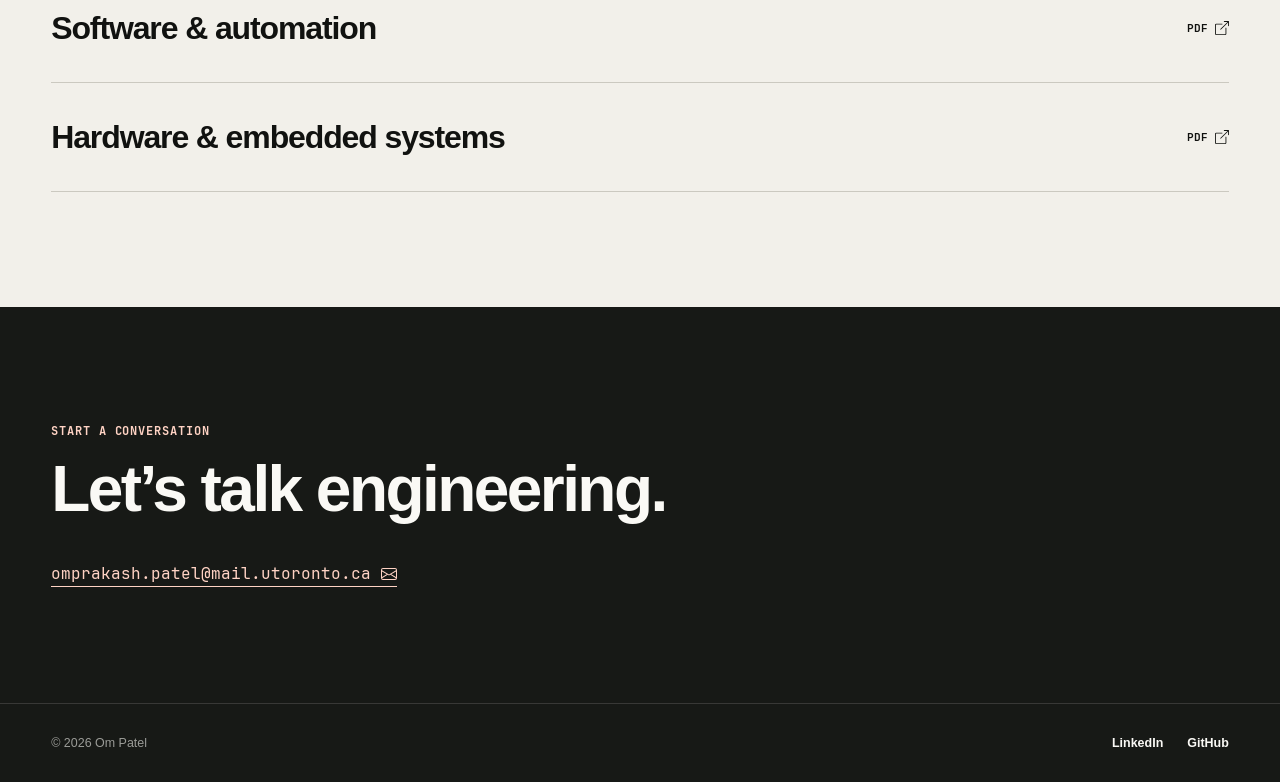
==== commit df664802: "polish front end icons" ====
--- a/index.html
+++ b/index.html
@@ -23,7 +23,7 @@
   <link rel="canonical" href="https://op-patel.github.io/who-am-i/" />
   <title>Om Patel | Electrical Engineer</title>
   <link rel="preload" as="font" href="fonts/JetBrainsMono-Regular.woff2" type="font/woff2" crossorigin>
-  <link rel="stylesheet" href="style.css?v=20260809-2" />
+  <link rel="stylesheet" href="style.css?v=20260809-9" />
 </head>
 <body data-page="home">
   <header class="site-header">
@@ -32,7 +32,7 @@
       <span class="svg-icon icon-distribute-vertical" aria-hidden="true"></span>
     </button>
     <nav class="site-nav" aria-label="Primary navigation">
-      <a class="nav-projects" href="projects.html">Projects <span aria-hidden="true">↗</span></a>
+      <a class="nav-projects" href="projects.html">Projects <span class="svg-icon icon-external" aria-hidden="true"></span></a>
       <a href="#experience-list">Experience</a>
       <a href="#resume">Resume</a>
       <a class="nav-contact" href="mailto:omprakash.patel@mail.utoronto.ca">Contact</a>
@@ -40,7 +40,7 @@
   </header>
 
   <main>
-    <section class="hero reveal" id="home">
+    <section class="hero" id="home">
       <div class="hero-media" aria-hidden="true"></div>
       <div class="hero-shade" aria-hidden="true"></div>
       <div class="hero-content">
@@ -49,7 +49,7 @@
         <p class="hero-text">Software automation, FPGA systems, embedded hardware, and applied machine learning.</p>
         <div class="hero-actions">
           <a class="btn primary" href="#work">View selected work</a>
-          <a class="text-link light-link" href="statics/resume/Om_Patel_ResumeSW.pdf" target="_blank" rel="noopener">Open resume <span aria-hidden="true">↗</span></a>
+          <a class="text-link light-link" href="statics/resume/Om_Patel_ResumeSW.pdf" target="_blank" rel="noopener">Open resume <span class="svg-icon icon-external" aria-hidden="true"></span></a>
         </div>
       </div>
       <div class="hero-status">
@@ -58,27 +58,37 @@
       </div>
     </section>
 
-    <a class="current-ticker" href="https://github.com/OP-Patel/optical-dsp" target="_blank" rel="noopener" aria-label="Currently working on FPGA Optical DSP. View the GitHub repository.">
+    <a class="current-ticker" href="https://github.com/OP-Patel/optical-dsp" target="_blank" rel="noopener" aria-label="Coming soon: Arty A7 / FPGA Optical DSP. View the GitHub repository.">
       <span class="ticker-track" aria-hidden="true">
-        <span>Currently working: FPGA Optical DSP</span>
-        <span>Arty A7 &middot; XADC &middot; Optical communications</span>
-        <span>Coming soon</span>
-        <span>Currently working: FPGA Optical DSP</span>
-        <span>Arty A7 &middot; XADC &middot; Optical communications</span>
-        <span>Coming soon</span>
+        <span class="ticker-group">
+          <span class="ticker-message"><span>Coming Soon</span><span class="ticker-separator"></span><span>Arty A7 / FPGA Optical DSP</span><span class="ticker-separator"></span></span>
+          <span class="ticker-message"><span>Coming Soon</span><span class="ticker-separator"></span><span>Arty A7 / FPGA Optical DSP</span><span class="ticker-separator"></span></span>
+          <span class="ticker-message"><span>Coming Soon</span><span class="ticker-separator"></span><span>Arty A7 / FPGA Optical DSP</span><span class="ticker-separator"></span></span>
+          <span class="ticker-message"><span>Coming Soon</span><span class="ticker-separator"></span><span>Arty A7 / FPGA Optical DSP</span><span class="ticker-separator"></span></span>
+          <span class="ticker-message"><span>Coming Soon</span><span class="ticker-separator"></span><span>Arty A7 / FPGA Optical DSP</span><span class="ticker-separator"></span></span>
+          <span class="ticker-message"><span>Coming Soon</span><span class="ticker-separator"></span><span>Arty A7 / FPGA Optical DSP</span><span class="ticker-separator"></span></span>
+        </span>
+        <span class="ticker-group">
+          <span class="ticker-message"><span>Coming Soon</span><span class="ticker-separator"></span><span>Arty A7 / FPGA Optical DSP</span><span class="ticker-separator"></span></span>
+          <span class="ticker-message"><span>Coming Soon</span><span class="ticker-separator"></span><span>Arty A7 / FPGA Optical DSP</span><span class="ticker-separator"></span></span>
+          <span class="ticker-message"><span>Coming Soon</span><span class="ticker-separator"></span><span>Arty A7 / FPGA Optical DSP</span><span class="ticker-separator"></span></span>
+          <span class="ticker-message"><span>Coming Soon</span><span class="ticker-separator"></span><span>Arty A7 / FPGA Optical DSP</span><span class="ticker-separator"></span></span>
+          <span class="ticker-message"><span>Coming Soon</span><span class="ticker-separator"></span><span>Arty A7 / FPGA Optical DSP</span><span class="ticker-separator"></span></span>
+          <span class="ticker-message"><span>Coming Soon</span><span class="ticker-separator"></span><span>Arty A7 / FPGA Optical DSP</span><span class="ticker-separator"></span></span>
+        </span>
       </span>
     </a>
 
-    <section id="work" class="section-shell reveal">
+    <section id="work" class="section-shell">
       <div class="section-intro">
         <p class="eyebrow">Selected work</p>
         <h2>Designed, built, tested.</h2>
-        <a class="text-link" href="projects.html">View all projects <span aria-hidden="true">↗</span></a>
+        <a class="text-link" href="projects.html">View all projects <span class="svg-icon icon-external" aria-hidden="true"></span></a>
       </div>
       <div class="featured-list" id="featured-projects" aria-live="polite"></div>
     </section>
 
-    <section id="experience" class="section-shell section-rule reveal">
+    <section id="experience" class="section-shell section-rule">
       <div class="section-intro">
         <p class="eyebrow">Experience</p>
         <h2>Engineering in production.</h2>
@@ -138,7 +148,7 @@
       </div>
     </section>
 
-    <section id="capabilities" class="section-shell section-rule reveal">
+    <section id="capabilities" class="section-shell section-rule">
       <div class="section-intro">
         <p class="eyebrow">Capabilities</p>
         <h2>Engineering toolkit.</h2>
@@ -206,7 +216,7 @@
       </div>
     </section>
 
-    <section id="resume" class="section-shell section-rule reveal">
+    <section id="resume" class="section-shell section-rule">
       <div class="section-intro">
         <p class="eyebrow">Resume</p>
         <h2>Choose the relevant version.</h2>
@@ -214,19 +224,19 @@
       <div class="resume-list">
         <a href="statics/resume/Om_Patel_ResumeSW.pdf" target="_blank" rel="noopener">
           <span>Software & automation</span>
-          <span>PDF ↗</span>
+          <span class="resume-action">PDF <span class="svg-icon icon-external" aria-hidden="true"></span></span>
         </a>
         <a href="statics/resume/Om_Patel_ResumeHW.pdf" target="_blank" rel="noopener">
           <span>Hardware & embedded systems</span>
-          <span>PDF ↗</span>
+          <span class="resume-action">PDF <span class="svg-icon icon-external" aria-hidden="true"></span></span>
         </a>
       </div>
     </section>
 
-    <section class="contact-section reveal">
+    <section class="contact-section">
       <p class="eyebrow light">Start a conversation</p>
-      <h2>Have a problem worth building?</h2>
-      <a href="mailto:omprakash.patel@mail.utoronto.ca">omprakash.patel@mail.utoronto.ca <span aria-hidden="true">↗</span></a>
+      <h2>Let’s talk engineering.</h2>
+      <a href="mailto:omprakash.patel@mail.utoronto.ca">omprakash.patel@mail.utoronto.ca <span class="svg-icon icon-envelope" aria-hidden="true"></span></a>
     </section>
   </main>
 
@@ -238,7 +248,7 @@
     </div>
   </footer>
 
-  <div class="modal" id="project-modal" aria-hidden="true" role="dialog" aria-modal="true" aria-labelledby="modal-title">
+  <div class="modal" id="project-modal" aria-hidden="true" role="dialog" aria-modal="true" aria-labelledby="modal-title" aria-describedby="modal-summary">
     <div class="modal-card">
       <header class="modal-header">
         <div>
@@ -246,13 +256,13 @@
           <h2 id="modal-title"></h2>
           <p id="modal-summary"></p>
         </div>
-        <button class="icon-btn" id="modal-close" type="button" aria-label="Close project details">×</button>
+        <button class="icon-btn" id="modal-close" type="button" aria-label="Close project details"><svg class="control-icon" aria-hidden="true" viewBox="0 0 24 24" fill="none"><path d="M6 6l12 12M18 6 6 18" /></svg></button>
       </header>
       <div class="modal-body">
         <section class="gallery" aria-label="Project gallery">
-          <button class="gallery-btn prev" id="slide-prev" type="button" aria-label="Previous image">←</button>
+          <button class="gallery-btn prev" id="slide-prev" type="button" aria-label="Previous image"><svg class="control-icon" aria-hidden="true" viewBox="0 0 24 24" fill="none"><path d="m15 18-6-6 6-6" /></svg></button>
           <div class="gallery-stage" id="modal-gallery"></div>
-          <button class="gallery-btn next" id="slide-next" type="button" aria-label="Next image">→</button>
+          <button class="gallery-btn next" id="slide-next" type="button" aria-label="Next image"><svg class="control-icon" aria-hidden="true" viewBox="0 0 24 24" fill="none"><path d="m9 6 6 6-6 6" /></svg></button>
         </section>
         <aside class="modal-details">
           <div class="stat-row" id="modal-stats"></div>
@@ -266,6 +276,6 @@
     </div>
   </div>
 
-  <script src="script.js?v=20260809-2"></script>
+  <script src="script.js?v=20260809-6"></script>
 </body>
 </html>
--- a/style.css
+++ b/style.css
@@ -24,6 +24,7 @@
   --dark: #171916;
   --max: 1240px;
   --gutter: clamp(20px, 4vw, 64px);
+  --section-space: clamp(72px, 9vw, 132px);
 }
 
 * { box-sizing: border-box; }
@@ -41,6 +42,10 @@
 img { display: block; max-width: 100%; }
 a { color: inherit; }
 button, input, select { font: inherit; }
+:where(a, button, input, select):focus-visible {
+  outline: 2px solid var(--accent);
+  outline-offset: 3px;
+}
 
 .sr-only {
   position: absolute;
@@ -68,7 +73,20 @@
 }
 .icon-github { -webkit-mask-image: url("statics/svg/github.svg"); mask-image: url("statics/svg/github.svg"); }
 .icon-external { -webkit-mask-image: url("statics/svg/box-arrow-up-right.svg"); mask-image: url("statics/svg/box-arrow-up-right.svg"); }
+.icon-envelope { -webkit-mask-image: url("statics/svg/envelope.svg"); mask-image: url("statics/svg/envelope.svg"); }
 .icon-distribute-vertical { -webkit-mask-image: url("statics/svg/distribute-vertical.svg"); mask-image: url("statics/svg/distribute-vertical.svg"); }
+
+.control-icon {
+  display: block;
+  width: 18px;
+  height: 18px;
+  fill: none;
+  stroke: currentColor;
+  stroke-width: 1.75;
+  stroke-linecap: round;
+  stroke-linejoin: round;
+  pointer-events: none;
+}
 
 .site-header {
   position: absolute;
@@ -92,7 +110,9 @@
   font-weight: 800;
   letter-spacing: -.03em;
   text-decoration: none;
-}
+  transition: color 180ms ease;
+}
+.brand:hover { color: var(--accent); }
 .site-nav { display: flex; align-items: center; gap: 30px; }
 .site-nav a {
   color: inherit;
@@ -103,6 +123,9 @@
 }
 .site-nav a:hover { opacity: .58; }
 .site-nav .nav-projects {
+  display: inline-flex;
+  align-items: center;
+  gap: 6px;
   padding: 10px 16px;
   background: var(--accent);
   color: var(--white);
@@ -113,12 +136,14 @@
   background: #cf4f28;
   transform: translateY(-1px);
 }
-.site-nav .nav-projects span {
-  display: inline-block;
-  margin-left: 4px;
+.site-nav .nav-projects .svg-icon {
+  flex: 0 0 auto;
+  width: 12px;
+  height: 12px;
+  transform: translateY(-1px);
   transition: transform 180ms ease;
 }
-.site-nav .nav-projects:hover span { transform: translate(2px, -2px); }
+.site-nav .nav-projects:hover .svg-icon { transform: translate(1px, -1px); }
 .site-nav .nav-contact {
   padding: 10px 16px;
   border: 1px solid currentColor;
@@ -184,8 +209,10 @@
   vertical-align: 1px;
 }
 h1, h2, h3, p { overflow-wrap: anywhere; }
-h1, h2, h3 { margin: 0; letter-spacing: -.045em; }
-h1 { font-size: clamp(3rem, 7.4vw, 7.6rem); line-height: .94; }
+h1, h2 { text-wrap: balance; }
+p { text-wrap: pretty; }
+h1, h2, h3 { margin: 0; letter-spacing: -.04em; }
+h1 { font-size: clamp(3rem, 7vw, 6rem); line-height: .94; }
 h2 { font-size: clamp(2.4rem, 5vw, 5.3rem); line-height: .98; }
 h3 { font-size: clamp(1.1rem, 1.8vw, 1.45rem); line-height: 1.15; }
 .hero-text {
@@ -211,6 +238,7 @@
   transition: background 180ms ease, color 180ms ease, transform 180ms ease;
 }
 .btn:hover { transform: translateY(-2px); }
+.btn:active { transform: translateY(0); }
 .btn.primary { border-color: var(--white); background: var(--white); color: var(--ink); }
 .btn.primary:hover { border-color: var(--accent); background: var(--accent); color: var(--white); }
 .btn.small { min-height: 40px; padding: 0 14px; }
@@ -224,7 +252,7 @@
   text-decoration: none;
 }
 .text-link:hover span { transform: translate(2px, -2px); }
-.text-link span { transition: transform 180ms ease; }
+.text-link .svg-icon { width: 14px; height: 14px; transition: transform 180ms ease; }
 .light-link { color: var(--white); }
 .hero-status {
   position: absolute;
@@ -261,11 +289,22 @@
   width: max-content;
   display: flex;
   align-items: center;
-  animation: ticker-slide 26s linear infinite;
-}
-.ticker-track > span {
-  position: relative;
-  padding: 0 48px;
+  will-change: transform;
+  animation: ticker-slide 30s linear infinite;
+}
+.ticker-group {
+  flex: 0 0 auto;
+  min-width: 100vw;
+  width: max-content;
+  display: flex;
+  align-items: center;
+  justify-content: space-between;
+}
+.ticker-message {
+  display: flex;
+  align-items: center;
+  gap: clamp(20px, 1.8vw, 34px);
+  padding-left: clamp(20px, 1.8vw, 34px);
   font-family: "JetBrains Mono", monospace;
   font-size: .68rem;
   font-weight: 700;
@@ -273,23 +312,21 @@
   text-transform: uppercase;
   white-space: nowrap;
 }
-.ticker-track > span::after {
-  content: "";
-  position: absolute;
-  right: -3px;
-  top: 50%;
+.ticker-separator {
+  flex: 0 0 auto;
   width: 6px;
   height: 6px;
   border: 1px solid currentColor;
-  transform: translateY(-50%) rotate(45deg);
+  transform: rotate(45deg);
 }
 .current-ticker:hover .ticker-track { animation-play-state: paused; }
+.current-ticker:focus-visible { outline-offset: -3px; }
 @keyframes ticker-slide { to { transform: translateX(-50%); } }
 
 .section-shell {
   width: min(var(--max), calc(100% - (2 * var(--gutter))));
   margin: 0 auto;
-  padding: clamp(90px, 12vw, 170px) 0;
+  padding: var(--section-space) 0;
 }
 .section-rule { border-top: 1px solid var(--line); }
 .section-intro {
@@ -357,8 +394,10 @@
   font-size: 1.2rem;
   transition: background 180ms ease, color 180ms ease, transform 180ms ease;
 }
+.feature-arrow .svg-icon { width: 16px; height: 16px; }
 .feature-row:hover .feature-media img { transform: scale(1.035); filter: saturate(1.08); }
 .feature-row:hover .feature-arrow { background: var(--accent); border-color: var(--accent); color: white; transform: translate(3px, -3px); }
+.feature-row:active .feature-arrow { transform: translate(1px, -1px); }
 
 .experience-list { border-top: 1px solid var(--ink); scroll-margin-top: 24px; }
 .experience-item {
@@ -454,17 +493,21 @@
   text-decoration: none;
   transition: color 180ms ease, padding 180ms ease;
 }
-.resume-list a span:last-child { font-family: "JetBrains Mono", monospace; font-size: .7rem; letter-spacing: 0; }
+.resume-list a > span:last-child { font-family: "JetBrains Mono", monospace; font-size: .7rem; letter-spacing: 0; }
+.resume-action { display: inline-flex; align-items: center; gap: 7px; }
+.resume-action .svg-icon { width: 14px; height: 14px; }
 .resume-list a:hover { padding-left: 12px; color: var(--accent); }
 
 .contact-section {
-  padding: clamp(90px, 12vw, 170px) var(--gutter);
+  padding: var(--section-space) var(--gutter);
   background: var(--dark);
   color: var(--white);
 }
 .contact-section h2 { max-width: 900px; }
 .contact-section > a {
-  display: inline-block;
+  display: inline-flex;
+  align-items: center;
+  gap: 10px;
   margin-top: 42px;
   color: #ffd3c4;
   font-family: "JetBrains Mono", monospace;
@@ -472,6 +515,7 @@
   text-decoration: none;
   border-bottom: 1px solid currentColor;
 }
+.contact-section > a .svg-icon { width: 16px; height: 16px; }
 
 .site-footer {
   display: flex;
@@ -536,6 +580,7 @@
   transition: background 180ms ease, color 180ms ease, border-color 180ms ease;
 }
 .filter-chip:hover, .filter-chip.active { border-color: var(--ink); background: var(--ink); color: var(--white); }
+.filter-chip:active { background: var(--accent); border-color: var(--accent); }
 .text-button { padding: 0; border: 0; background: none; color: var(--ink); cursor: pointer; font-weight: 700; }
 .result-count { margin: 32px 0 14px; color: var(--muted); font-family: "JetBrains Mono", monospace; font-size: .7rem; }
 .project-list { display: grid; grid-template-columns: repeat(2, minmax(0, 1fr)); gap: 1px; background: var(--line); border: 1px solid var(--line); }
@@ -613,13 +658,17 @@
 .modal-header p:last-child { max-width: 800px; margin: 14px 0 0; color: var(--muted); }
 .icon-btn {
   flex: 0 0 auto;
+  display: grid;
+  place-items: center;
   width: 44px;
   height: 44px;
+  padding: 0;
   border: 1px solid var(--line);
   border-radius: 50%;
   background: transparent;
+  appearance: none;
   cursor: pointer;
-  font-size: 1.4rem;
+  line-height: 0;
 }
 .icon-btn:hover { background: var(--ink); color: var(--white); }
 .modal-body { min-height: 0; display: grid; grid-template-columns: minmax(0,1fr) 360px; }
@@ -631,12 +680,17 @@
   position: absolute;
   top: 50%;
   z-index: 3;
+  display: grid;
+  place-items: center;
   width: 44px;
   height: 44px;
+  padding: 0;
   border: 0;
   border-radius: 50%;
   background: rgba(250,249,245,.9);
+  appearance: none;
   cursor: pointer;
+  line-height: 0;
   transform: translateY(-50%);
 }
 .gallery-btn:hover { background: var(--accent); color: white; }
@@ -649,9 +703,6 @@
 .stat-row { display: grid; gap: 8px; }
 .stat-pill { padding-bottom: 8px; border-bottom: 1px solid var(--line); font-family: "JetBrains Mono", monospace; font-size: .72rem; }
 .modal-links { display: flex; flex-wrap: wrap; gap: 10px; margin-top: 8px; }
-
-.reveal { opacity: 0; transform: translateY(18px); transition: opacity 650ms ease, transform 650ms cubic-bezier(.2,.7,.2,1); }
-.reveal.is-visible { opacity: 1; transform: none; }
 
 @media (max-width: 900px) {
   .experience-item { grid-template-columns: 180px 1fr; }
@@ -688,6 +739,7 @@
   .site-nav.open { display: grid; gap: 4px; }
   .site-nav a, .site-nav .nav-contact { display: block; padding: 12px 0; border: 0; border-bottom: 1px solid currentColor; }
   .site-nav .nav-projects {
+    display: flex;
     margin-bottom: 6px;
     padding: 13px 14px;
     border-bottom: 0;
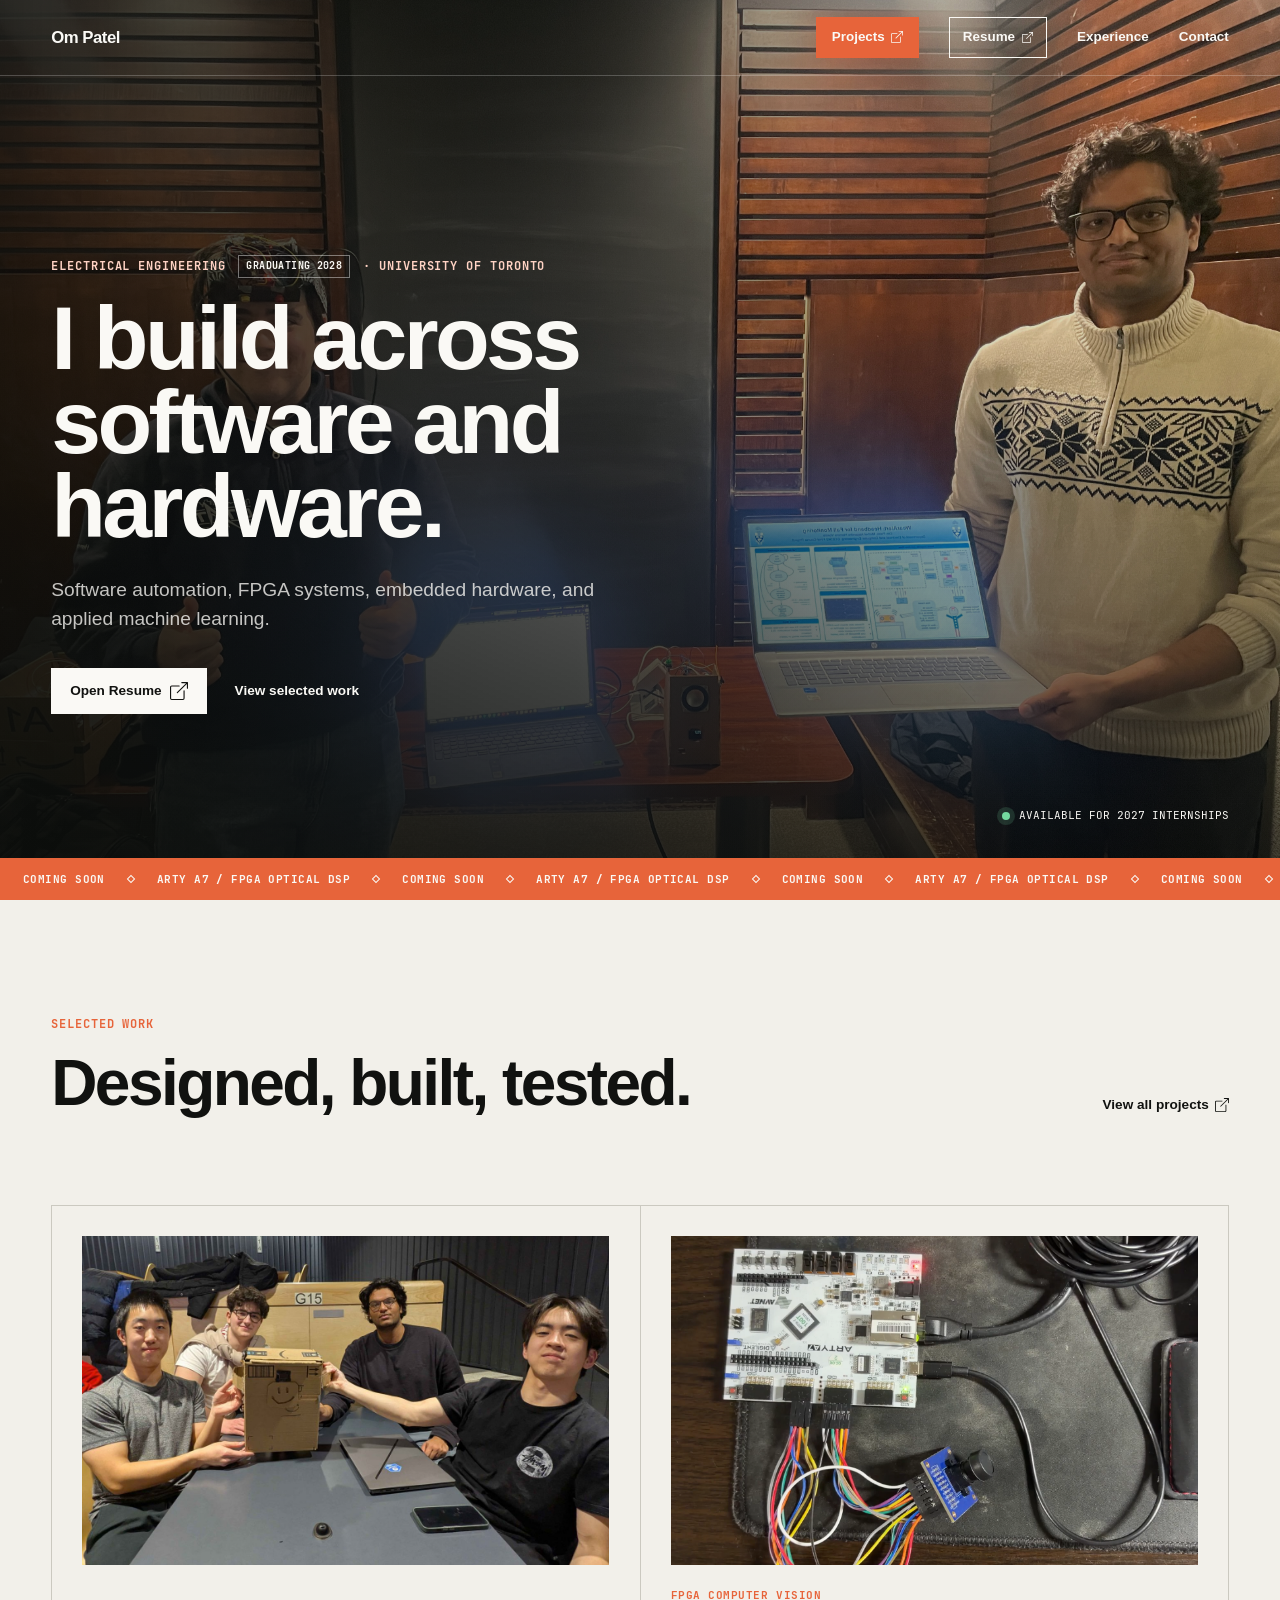
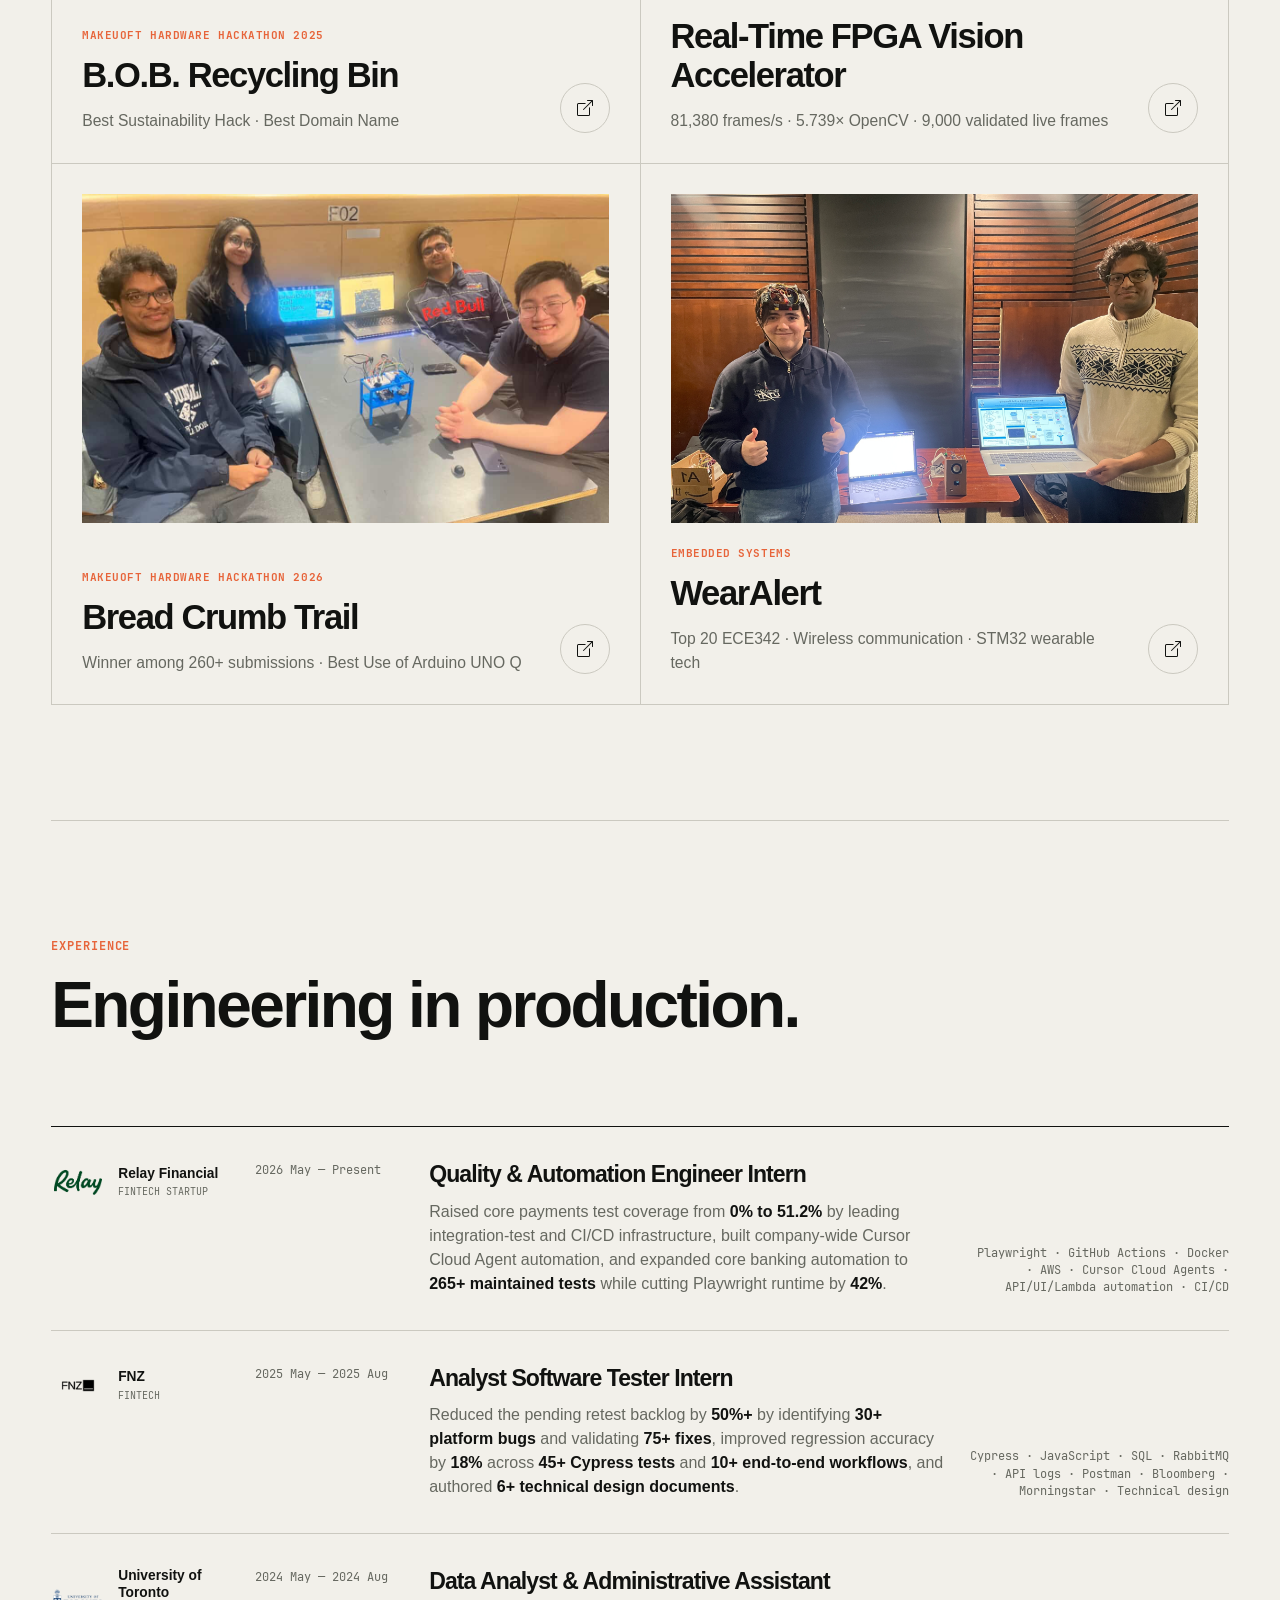
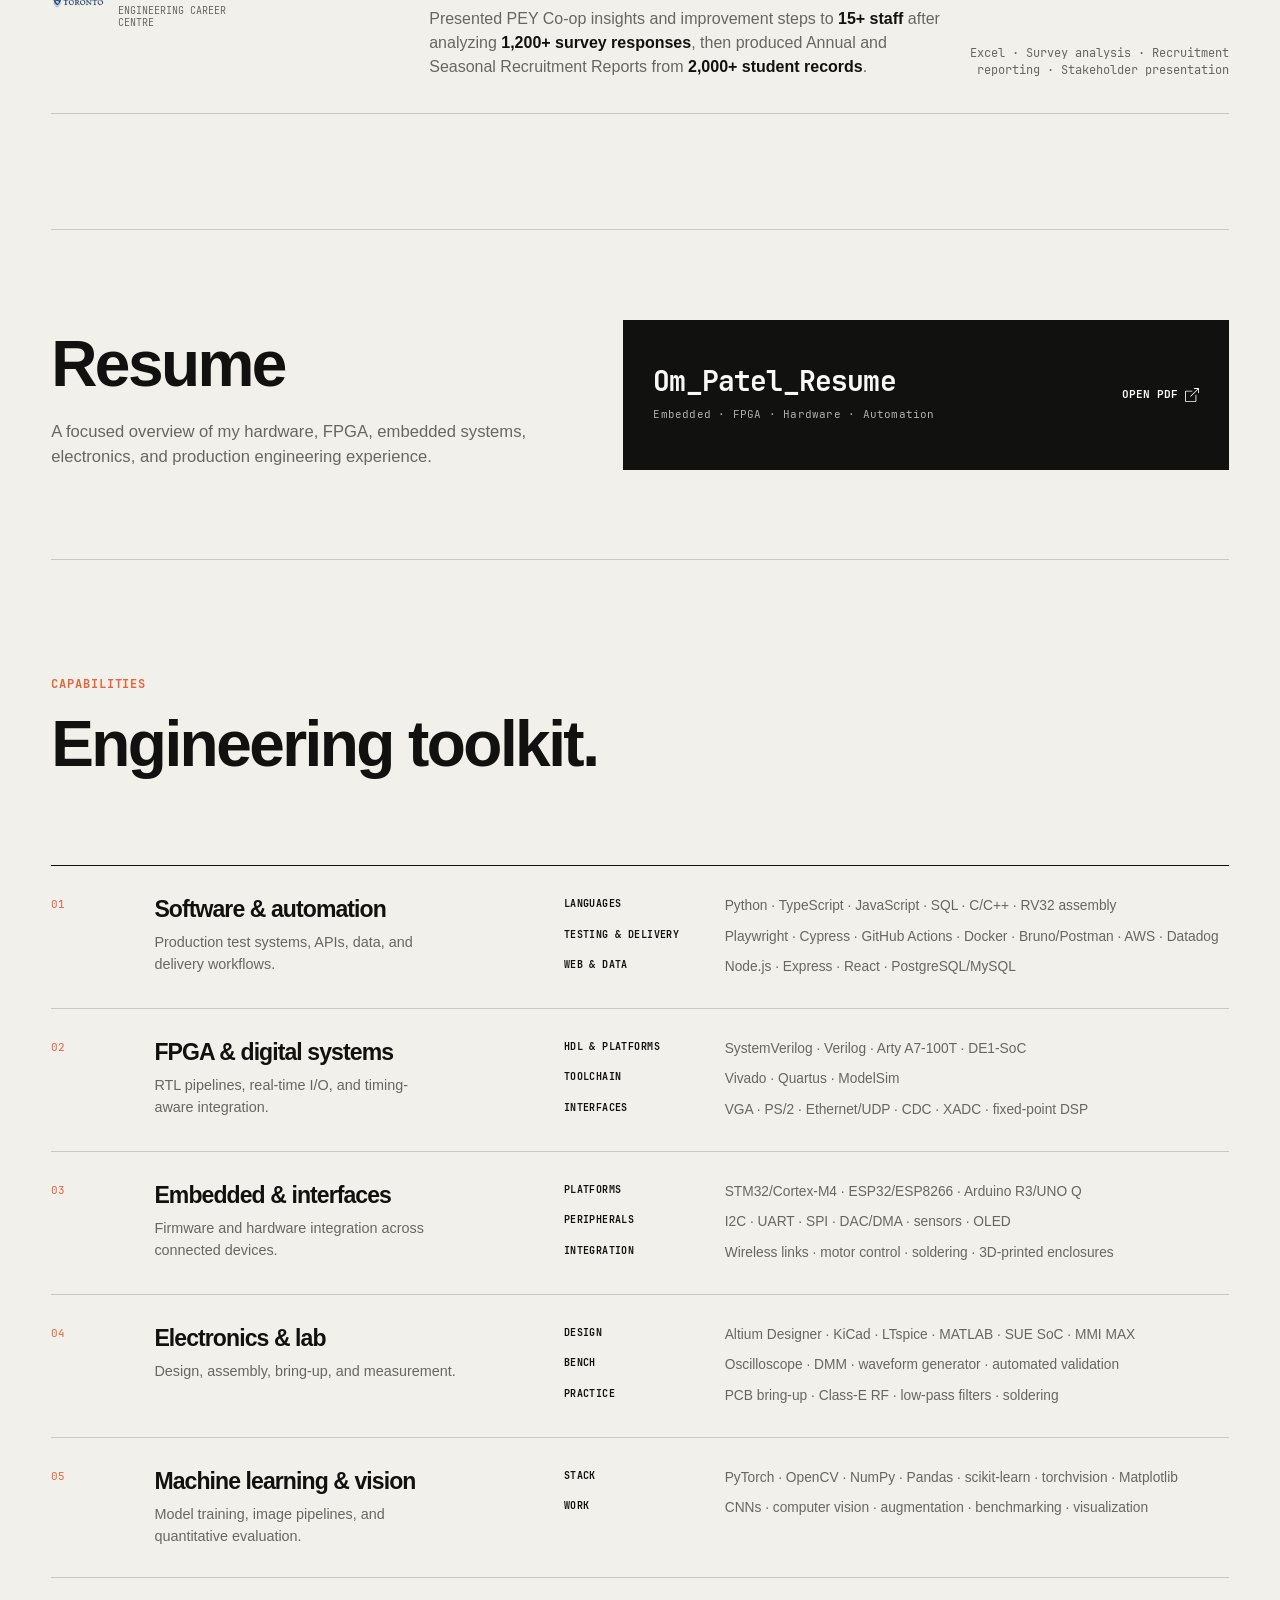
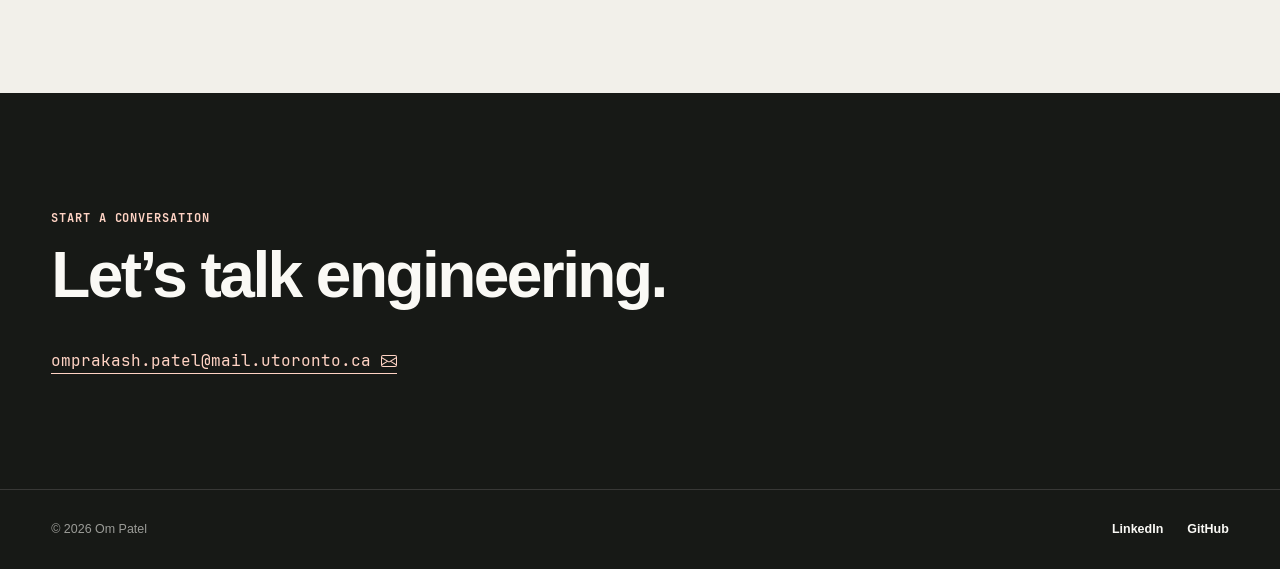
==== commit f8c5c37c: "update resume, experience" ====
--- a/index.html
+++ b/index.html
@@ -7,10 +7,10 @@
   <meta property="og:title" content="Om Patel | Electrical Engineer" />
   <meta property="og:description" content="Software automation, FPGA systems, embedded hardware, electronics, and applied machine learning." />
   <meta property="og:type" content="website" />
-  <meta property="og:url" content="https://op-patel.github.io/who-am-i/" />
+  <meta property="og:url" content="https://ompatel.ca/" />
   <meta property="og:site_name" content="Om Patel" />
-  <meta property="og:image" content="https://op-patel.github.io/who-am-i/statics/wearalert/presentation_pic_mirrored.jpg" />
-  <meta property="og:image:secure_url" content="https://op-patel.github.io/who-am-i/statics/wearalert/presentation_pic_mirrored.jpg" />
+  <meta property="og:image" content="https://ompatel.ca/statics/wearalert/presentation_pic_mirrored.jpg" />
+  <meta property="og:image:secure_url" content="https://ompatel.ca/statics/wearalert/presentation_pic_mirrored.jpg" />
   <meta property="og:image:type" content="image/jpeg" />
   <meta property="og:image:width" content="4032" />
   <meta property="og:image:height" content="3024" />
@@ -18,12 +18,12 @@
   <meta name="twitter:card" content="summary_large_image" />
   <meta name="twitter:title" content="Om Patel | Electrical Engineer" />
   <meta name="twitter:description" content="Software automation, FPGA systems, embedded hardware, electronics, and applied machine learning." />
-  <meta name="twitter:image" content="https://op-patel.github.io/who-am-i/statics/wearalert/presentation_pic_mirrored.jpg" />
+  <meta name="twitter:image" content="https://ompatel.ca/statics/wearalert/presentation_pic_mirrored.jpg" />
   <meta name="twitter:image:alt" content="Om Patel presenting the WearAlert embedded systems project" />
-  <link rel="canonical" href="https://op-patel.github.io/who-am-i/" />
+  <link rel="canonical" href="https://ompatel.ca/" />
   <title>Om Patel | Electrical Engineer</title>
   <link rel="preload" as="font" href="fonts/JetBrainsMono-Regular.woff2" type="font/woff2" crossorigin>
-  <link rel="stylesheet" href="style.css?v=20260809-9" />
+  <link rel="stylesheet" href="style.css?v=20260817-1" />
 </head>
 <body data-page="home">
   <header class="site-header">
@@ -33,8 +33,8 @@
     </button>
     <nav class="site-nav" aria-label="Primary navigation">
       <a class="nav-projects" href="projects.html">Projects <span class="svg-icon icon-external" aria-hidden="true"></span></a>
+      <a class="nav-resume" href="statics/resume/Om_Patel_Resume.pdf" target="_blank" rel="noopener">Resume <span class="svg-icon icon-external" aria-hidden="true"></span></a>
       <a href="#experience-list">Experience</a>
-      <a href="#resume">Resume</a>
       <a class="nav-contact" href="mailto:omprakash.patel@mail.utoronto.ca">Contact</a>
     </nav>
   </header>
@@ -48,8 +48,8 @@
         <h1>I build across software and hardware.</h1>
         <p class="hero-text">Software automation, FPGA systems, embedded hardware, and applied machine learning.</p>
         <div class="hero-actions">
-          <a class="btn primary" href="#work">View selected work</a>
-          <a class="text-link light-link" href="statics/resume/Om_Patel_ResumeSW.pdf" target="_blank" rel="noopener">Open resume <span class="svg-icon icon-external" aria-hidden="true"></span></a>
+          <a class="btn primary" href="statics/resume/Om_Patel_Resume.pdf" target="_blank" rel="noopener">Open Resume <span class="svg-icon icon-external" aria-hidden="true"></span></a>
+          <a class="text-link light-link" href="#work">View selected work</a>
         </div>
       </div>
       <div class="hero-status">
@@ -107,9 +107,9 @@
           </div>
           <div class="experience-copy">
             <h3>Quality & Automation Engineer Intern</h3>
-            <p>Cut test-suite runtime by <strong>42%</strong> in a <strong>100+ deploys/week</strong> environment while expanding core banking coverage to <strong>50+ maintained tests</strong>.</p>
-          </div>
-          <p class="experience-tech">TypeScript · Playwright · Bruno · GitHub Actions · PostgreSQL · AWS · Datadog</p>
+            <p>Raised core payments test coverage from <strong>0% to 51.2%</strong> by leading integration-test and CI/CD infrastructure, built company-wide Cursor Cloud Agent automation, and expanded core banking automation to <strong>265+ maintained tests</strong> while cutting Playwright runtime by <strong>42%</strong>.</p>
+          </div>
+          <p class="experience-tech">Playwright · GitHub Actions · Docker · AWS · Cursor Cloud Agents · API/UI/Lambda automation · CI/CD</p>
         </article>
         <article class="experience-item">
           <div class="experience-company">
@@ -124,16 +124,16 @@
           </div>
           <div class="experience-copy">
             <h3>Analyst Software Tester Intern</h3>
-            <p>Cut the pending retest backlog by <strong>50%+</strong> by identifying <strong>30+ platform bugs</strong> and validating <strong>75+ fixes</strong> across staging and user-test environments.</p>
-          </div>
-          <p class="experience-tech">Cypress · JavaScript · SQL · RabbitMQ · Postman · XML · API logs · JIRA</p>
+            <p>Reduced the pending retest backlog by <strong>50%+</strong> by identifying <strong>30+ platform bugs</strong> and validating <strong>75+ fixes</strong>, improved regression accuracy by <strong>18%</strong> across <strong>45+ Cypress tests</strong> and <strong>10+ end-to-end workflows</strong>, and authored <strong>6+ technical design documents</strong>.</p>
+          </div>
+          <p class="experience-tech">Cypress · JavaScript · SQL · RabbitMQ · API logs · Postman · Bloomberg · Morningstar · Technical design</p>
         </article>
         <article class="experience-item">
           <div class="experience-company">
             <img src="statics/company_logos/UofT_logo.png" alt="University of Toronto">
             <div>
-              <p>UofT Engineering</p>
-              <span>Career Centre</span>
+              <p>University of Toronto</p>
+              <span>Engineering Career Centre</span>
             </div>
           </div>
           <div class="experience-meta">
@@ -141,11 +141,25 @@
           </div>
           <div class="experience-copy">
             <h3>Data Analyst & Administrative Assistant</h3>
-            <p>Analyzed <strong>1,200+ survey responses</strong> and <strong>2,000+ student records</strong> to surface PEY Co-op service and recruitment trends.</p>
-          </div>
-          <p class="experience-tech">Excel · Power Automate · Data analysis · Reporting · Presentation</p>
-        </article>
-      </div>
+            <p>Presented PEY Co-op insights and improvement steps to <strong>15+ staff</strong> after analyzing <strong>1,200+ survey responses</strong>, then produced Annual and Seasonal Recruitment Reports from <strong>2,000+ student records</strong>.</p>
+          </div>
+          <p class="experience-tech">Excel · Survey analysis · Recruitment reporting · Stakeholder presentation</p>
+        </article>
+      </div>
+    </section>
+
+    <section id="resume" class="resume-section section-shell section-rule">
+      <div class="resume-heading">
+        <h2>Resume</h2>
+        <p>A focused overview of my hardware, FPGA, embedded systems, electronics, and production engineering experience.</p>
+      </div>
+      <a class="resume-feature" href="statics/resume/Om_Patel_Resume.pdf" target="_blank" rel="noopener">
+        <span class="resume-feature-copy">
+          <strong>Om_Patel_Resume</strong>
+          <span>Embedded · FPGA · Hardware · Automation</span>
+        </span>
+        <span class="resume-action">Open PDF <span class="svg-icon icon-external" aria-hidden="true"></span></span>
+      </a>
     </section>
 
     <section id="capabilities" class="section-shell section-rule">
@@ -213,23 +227,6 @@
             <p><strong>Work</strong><span>CNNs &middot; computer vision &middot; augmentation &middot; benchmarking &middot; visualization</span></p>
           </div>
         </article>
-      </div>
-    </section>
-
-    <section id="resume" class="section-shell section-rule">
-      <div class="section-intro">
-        <p class="eyebrow">Resume</p>
-        <h2>Choose the relevant version.</h2>
-      </div>
-      <div class="resume-list">
-        <a href="statics/resume/Om_Patel_ResumeSW.pdf" target="_blank" rel="noopener">
-          <span>Software & automation</span>
-          <span class="resume-action">PDF <span class="svg-icon icon-external" aria-hidden="true"></span></span>
-        </a>
-        <a href="statics/resume/Om_Patel_ResumeHW.pdf" target="_blank" rel="noopener">
-          <span>Hardware & embedded systems</span>
-          <span class="resume-action">PDF <span class="svg-icon icon-external" aria-hidden="true"></span></span>
-        </a>
       </div>
     </section>
 
@@ -247,6 +244,11 @@
       <a href="https://github.com/OP-Patel" target="_blank" rel="noopener">GitHub</a>
     </div>
   </footer>
+
+  <a class="resume-dock" href="statics/resume/Om_Patel_Resume.pdf" target="_blank" rel="noopener" aria-label="Open Om Patel's Resume PDF">
+    <span>Resume</span>
+    <span class="svg-icon icon-external" aria-hidden="true"></span>
+  </a>
 
   <div class="modal" id="project-modal" aria-hidden="true" role="dialog" aria-modal="true" aria-labelledby="modal-title" aria-describedby="modal-summary">
     <div class="modal-card">
@@ -276,6 +278,6 @@
     </div>
   </div>
 
-  <script src="script.js?v=20260809-6"></script>
+  <script src="script.js?v=20260817-1"></script>
 </body>
 </html>
--- a/style.css
+++ b/style.css
@@ -145,8 +145,28 @@
 }
 .site-nav .nav-projects:hover .svg-icon { transform: translate(1px, -1px); }
 .site-nav .nav-contact {
-  padding: 10px 16px;
+  padding: 10px 0;
+}
+.site-nav .nav-resume {
+  display: inline-flex;
+  align-items: center;
+  gap: 7px;
+  padding: 9px 13px;
   border: 1px solid currentColor;
+}
+.site-nav .nav-resume .svg-icon {
+  width: 11px;
+  height: 11px;
+  transition: transform 180ms ease;
+}
+.site-nav .nav-resume:hover {
+  opacity: 1;
+  border-color: var(--accent);
+  background: var(--accent);
+  color: var(--white);
+}
+.site-nav .nav-resume:hover .svg-icon {
+  transform: translate(1px, -1px);
 }
 .nav-toggle {
   display: none;
@@ -479,24 +499,99 @@
 }
 .capability-groups span { color: var(--muted); font-size: .86rem; }
 
-.resume-list { border-top: 1px solid var(--ink); }
-.resume-list a {
+.resume-section {
+  display: grid;
+  grid-template-columns: minmax(0, .9fr) minmax(420px, 1.1fr);
+  align-items: end;
+  gap: clamp(38px, 6vw, 96px);
+  padding-top: clamp(60px, 7vw, 96px);
+  padding-bottom: clamp(60px, 7vw, 96px);
+}
+.resume-heading p {
+  max-width: 580px;
+  margin: 24px 0 0;
+  color: var(--muted);
+  font-size: clamp(1rem, 1.3vw, 1.15rem);
+}
+.resume-feature {
   display: flex;
   align-items: center;
   justify-content: space-between;
   gap: 24px;
-  padding: 30px 0;
-  border-bottom: 1px solid var(--line);
-  font-size: clamp(1.3rem, 2.5vw, 2.1rem);
+  min-height: 150px;
+  padding: 28px 30px;
+  background: var(--ink);
+  color: var(--white);
   font-weight: 700;
-  letter-spacing: -.035em;
   text-decoration: none;
-  transition: color 180ms ease, padding 180ms ease;
-}
-.resume-list a > span:last-child { font-family: "JetBrains Mono", monospace; font-size: .7rem; letter-spacing: 0; }
+  transition: background 180ms ease, color 180ms ease, transform 180ms ease;
+}
+.resume-feature-copy { display: grid; gap: 10px; }
+.resume-feature-copy strong {
+  max-width: 480px;
+  font-family: "JetBrains Mono", monospace;
+  font-size: clamp(1.35rem, 2.2vw, 2.1rem);
+  line-height: 1;
+  letter-spacing: -.03em;
+}
+.resume-feature-copy > span {
+  color: rgba(250,249,245,.68);
+  font-family: "JetBrains Mono", monospace;
+  font-size: .67rem;
+  font-weight: 400;
+  letter-spacing: .02em;
+}
 .resume-action { display: inline-flex; align-items: center; gap: 7px; }
 .resume-action .svg-icon { width: 14px; height: 14px; }
-.resume-list a:hover { padding-left: 12px; color: var(--accent); }
+.resume-feature .resume-action {
+  flex: 0 0 auto;
+  font-family: "JetBrains Mono", monospace;
+  font-size: .7rem;
+  text-transform: uppercase;
+}
+.resume-feature:hover {
+  background: var(--accent);
+  color: var(--white);
+  transform: translateY(-3px);
+}
+.resume-feature:hover .resume-feature-copy > span { color: var(--white); }
+
+.resume-dock {
+  position: fixed;
+  right: var(--gutter);
+  bottom: 24px;
+  z-index: 40;
+  min-height: 50px;
+  display: inline-flex;
+  align-items: center;
+  gap: 8px;
+  padding: 0 18px;
+  background: var(--dark);
+  color: var(--white);
+  box-shadow: 0 14px 36px rgba(0,0,0,.24);
+  font-size: .82rem;
+  font-weight: 800;
+  text-decoration: none;
+  transition: background 180ms ease, transform 180ms ease, opacity 180ms ease;
+}
+.resume-dock .svg-icon { width: 11px; height: 11px; }
+.resume-dock:hover { background: var(--accent); transform: translateY(-3px); }
+body[data-page="home"] .resume-dock {
+  opacity: 0;
+  pointer-events: none;
+  transform: translateY(12px);
+}
+body[data-page="home"] .resume-dock.is-visible {
+  opacity: 1;
+  pointer-events: auto;
+  transform: translateY(0);
+}
+body[data-page="home"] .resume-dock.is-visible:hover { transform: translateY(-3px); }
+body.modal-open .resume-dock,
+body.modal-open .resume-dock.is-visible {
+  opacity: 0;
+  pointer-events: none;
+}
 
 .contact-section {
   padding: var(--section-space) var(--gutter);
@@ -711,6 +806,7 @@
   .experience-tech { text-align: left; }
   .capability-row { grid-template-columns: 42px minmax(0, 1fr); gap: 20px; }
   .capability-groups { grid-column: 2; }
+  .resume-section { grid-template-columns: 1fr; align-items: start; }
   .project-thumb { height: 280px; }
   .project-list.single-result .project-card { grid-template-columns: 1fr; }
   .project-list.single-result .project-thumb { min-height: 300px; }
@@ -745,6 +841,12 @@
     border-bottom: 0;
     box-shadow: none;
   }
+  .site-nav .nav-resume {
+    display: flex;
+    margin-bottom: 6px;
+    padding: 13px 14px;
+    border: 1px solid currentColor;
+  }
   .hero { min-height: 718px; }
   .hero-media { background-position: 88% center; }
   .hero-shade { background: linear-gradient(0deg, rgba(12,14,12,.9) 0%, rgba(12,14,12,.48) 70%, rgba(12,14,12,.25)); }
@@ -763,7 +865,13 @@
   .capability-row { grid-template-columns: 34px minmax(0, 1fr); gap: 14px; padding: 24px 0; }
   .capability-groups { grid-column: 1 / -1; margin-top: 4px; }
   .capability-groups p { grid-template-columns: 1fr; gap: 3px; }
-  .resume-list a { align-items: flex-start; }
+  .resume-feature { align-items: flex-start; flex-direction: column; min-height: 0; padding: 24px 22px; }
+  .resume-dock {
+    right: max(16px, env(safe-area-inset-right));
+    bottom: max(16px, env(safe-area-inset-bottom));
+    min-height: 48px;
+    padding: 0 15px;
+  }
   .projects-hero {
     grid-template-columns: 1fr;
     gap: 18px;
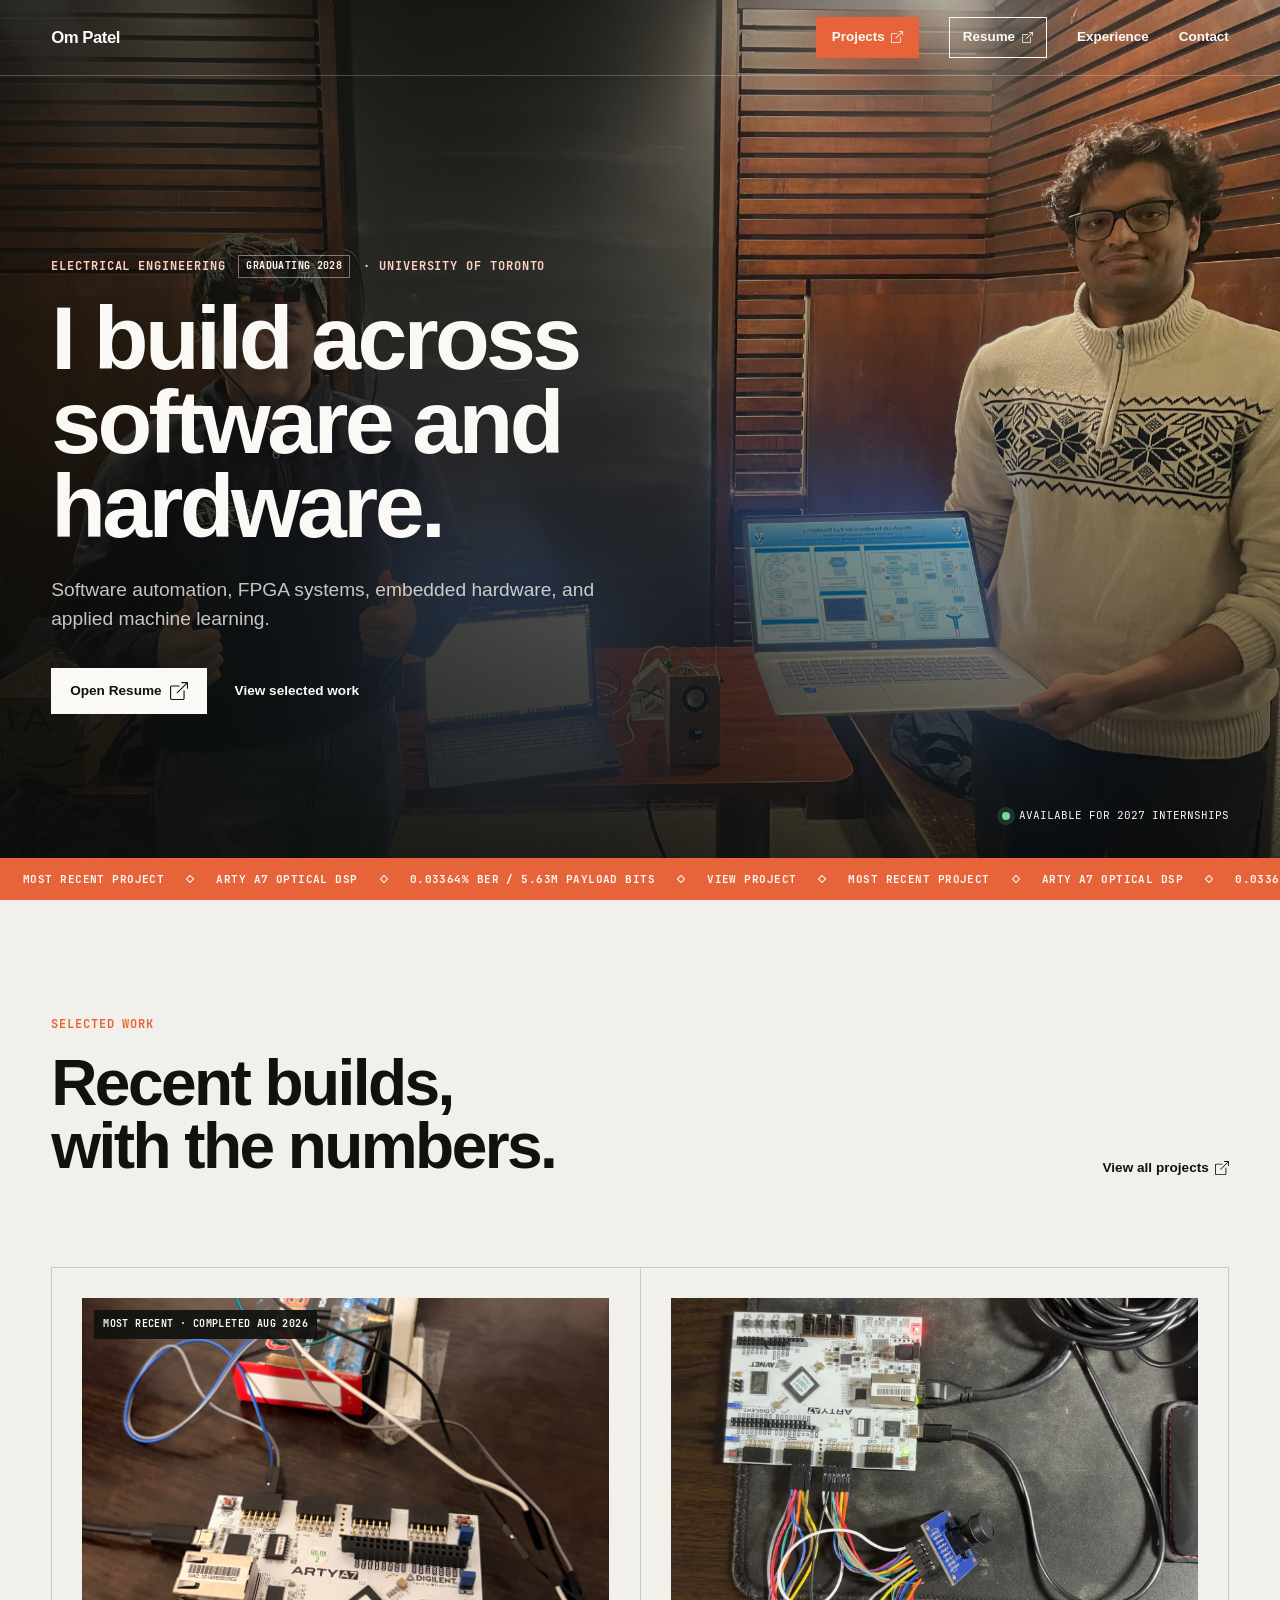
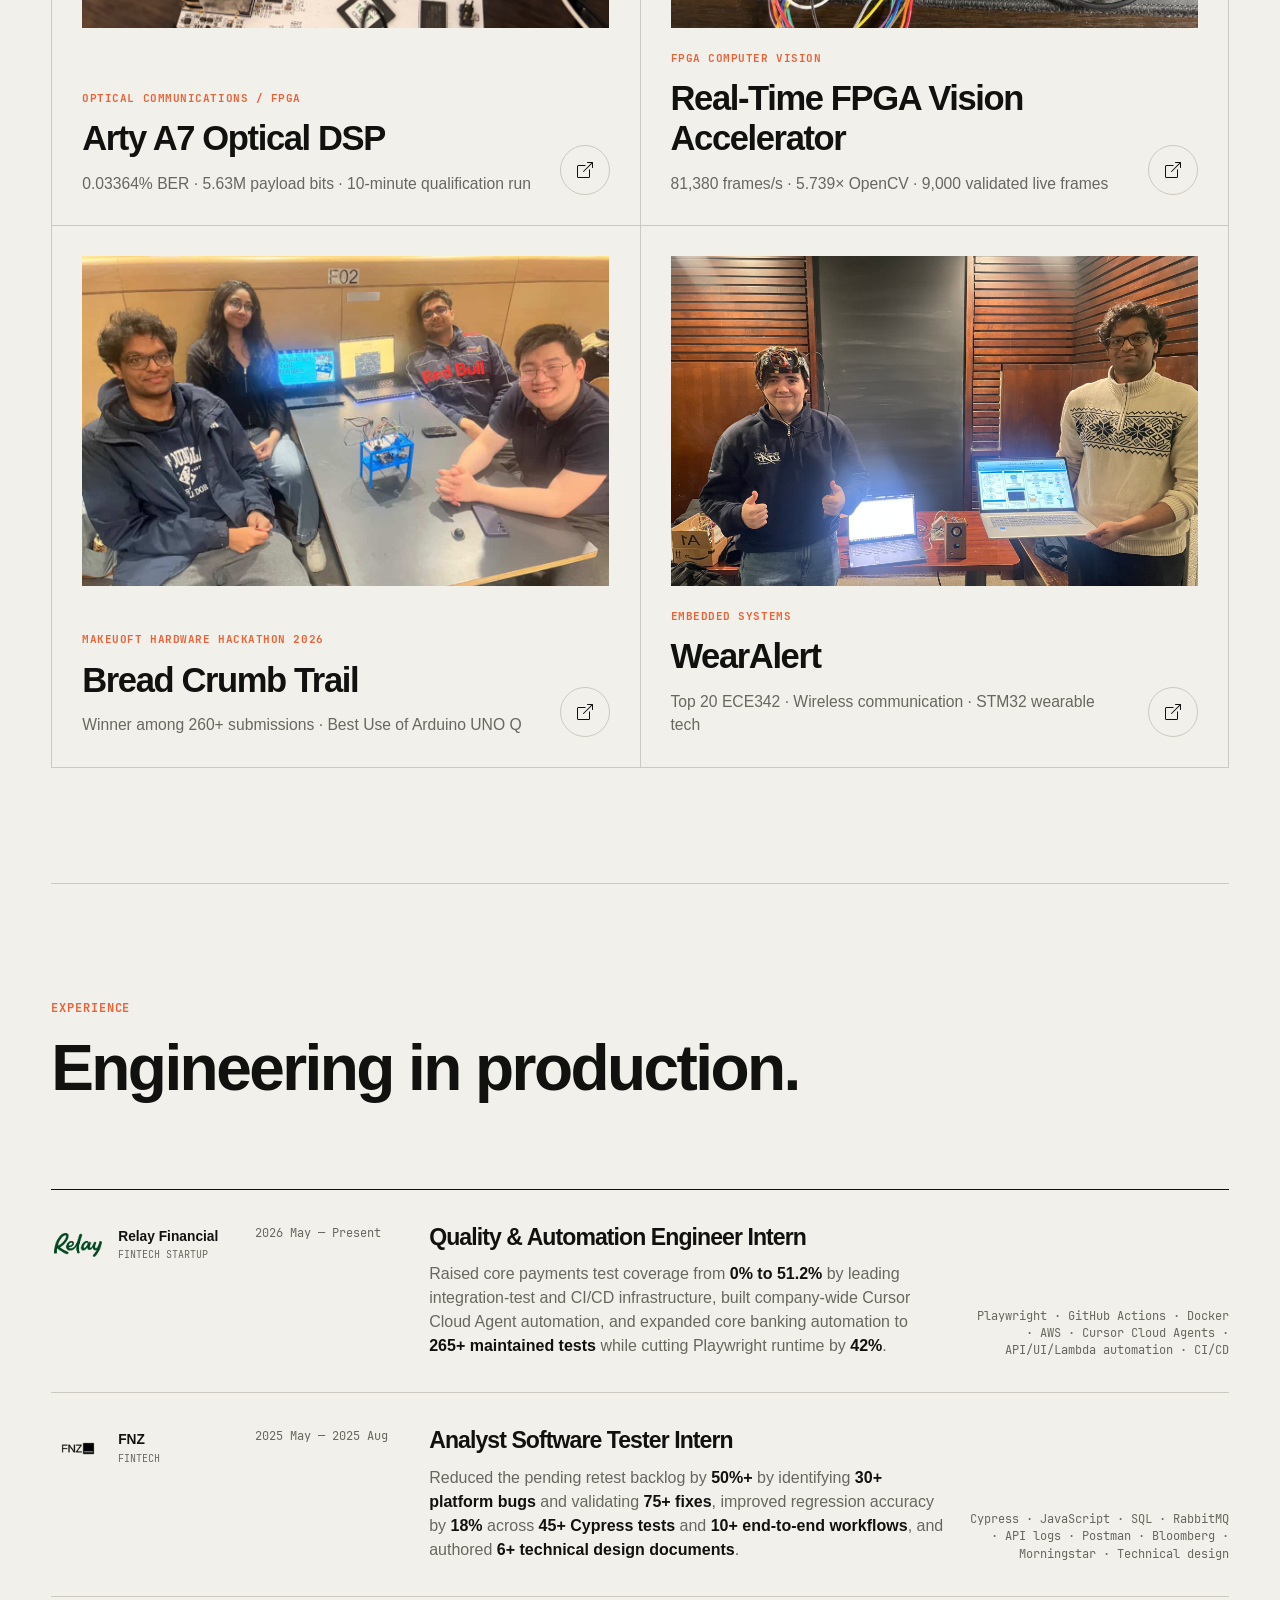
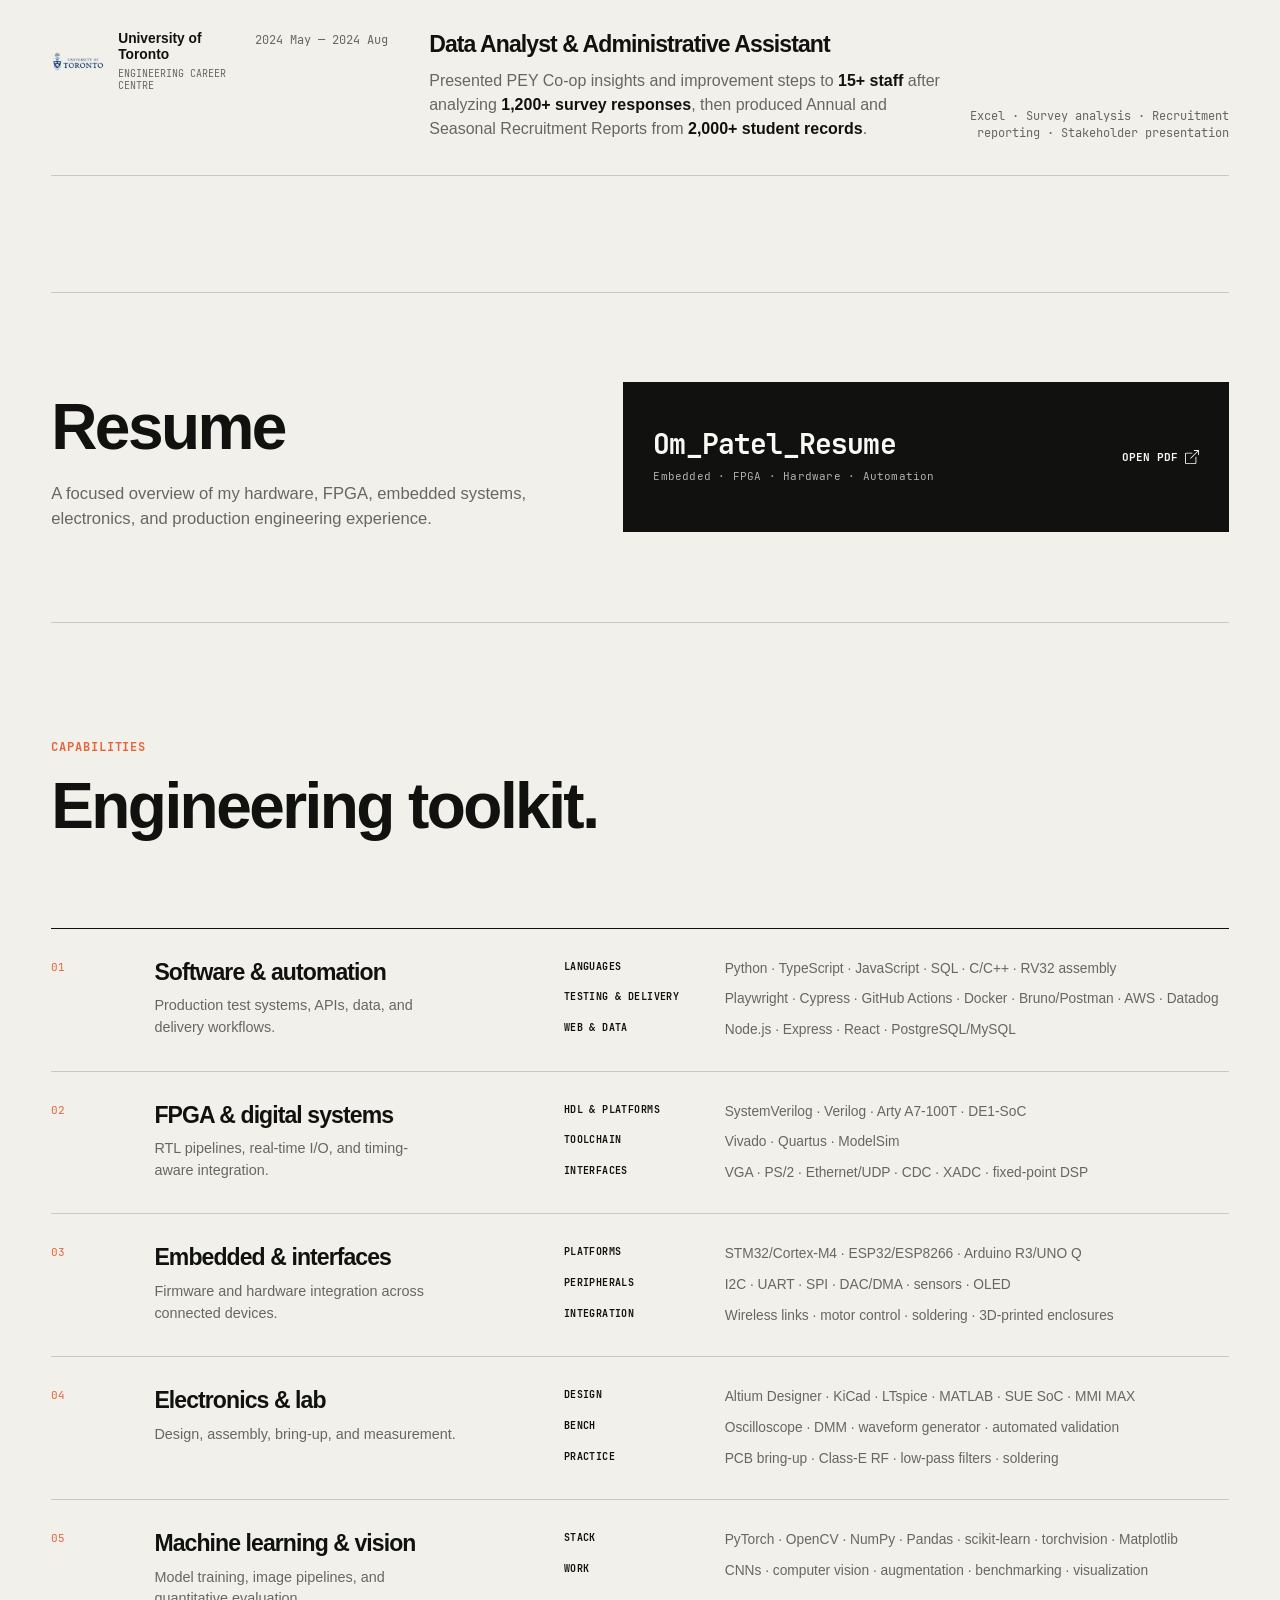
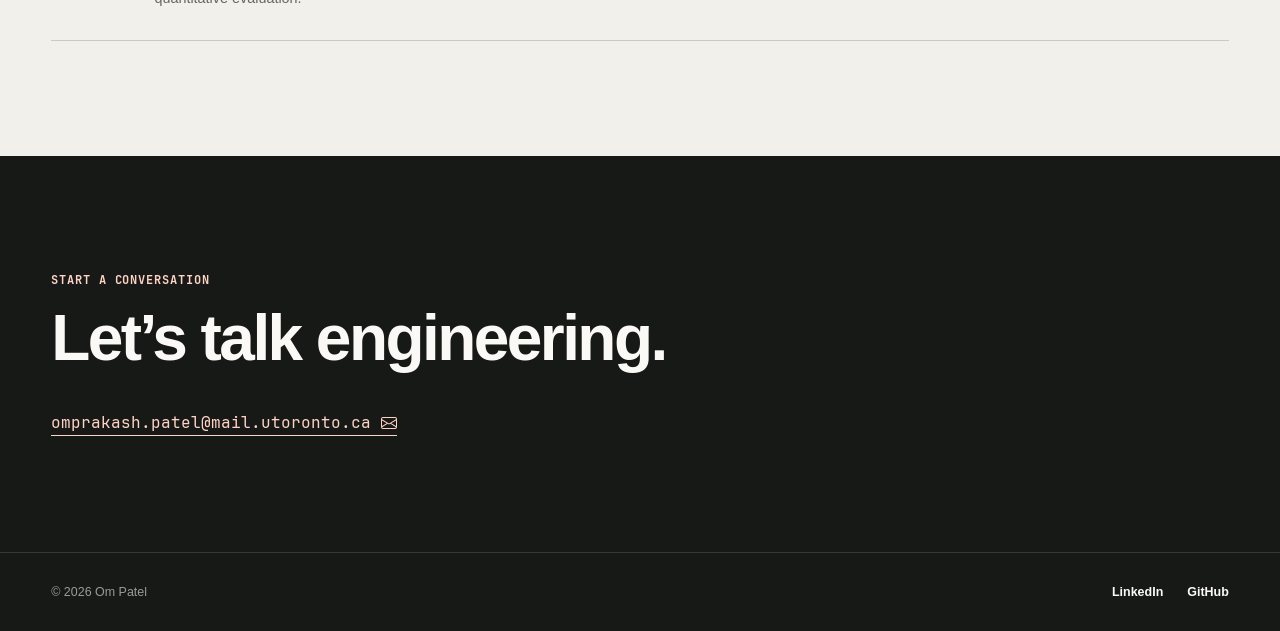
==== commit 69c58890: "update optical dsp project" ====
--- a/index.html
+++ b/index.html
@@ -9,30 +9,35 @@
   <meta property="og:type" content="website" />
   <meta property="og:url" content="https://ompatel.ca/" />
   <meta property="og:site_name" content="Om Patel" />
-  <meta property="og:image" content="https://ompatel.ca/statics/wearalert/presentation_pic_mirrored.jpg" />
-  <meta property="og:image:secure_url" content="https://ompatel.ca/statics/wearalert/presentation_pic_mirrored.jpg" />
+  <meta property="og:image" content="https://ompatel.ca/statics/optical-dsp/normal-light-pic.JPG" />
+  <meta property="og:image:secure_url" content="https://ompatel.ca/statics/optical-dsp/normal-light-pic.JPG" />
   <meta property="og:image:type" content="image/jpeg" />
-  <meta property="og:image:width" content="4032" />
-  <meta property="og:image:height" content="3024" />
-  <meta property="og:image:alt" content="Om Patel presenting the WearAlert embedded systems project" />
+  <meta property="og:image:width" content="5712" />
+  <meta property="og:image:height" content="4284" />
+  <meta property="og:image:alt" content="Arty A7 optical DSP prototype with laser and photodiode receiver" />
   <meta name="twitter:card" content="summary_large_image" />
   <meta name="twitter:title" content="Om Patel | Electrical Engineer" />
   <meta name="twitter:description" content="Software automation, FPGA systems, embedded hardware, electronics, and applied machine learning." />
-  <meta name="twitter:image" content="https://ompatel.ca/statics/wearalert/presentation_pic_mirrored.jpg" />
-  <meta name="twitter:image:alt" content="Om Patel presenting the WearAlert embedded systems project" />
+  <meta name="twitter:image" content="https://ompatel.ca/statics/optical-dsp/normal-light-pic.JPG" />
+  <meta name="twitter:image:alt" content="Arty A7 optical DSP prototype with laser and photodiode receiver" />
   <link rel="canonical" href="https://ompatel.ca/" />
   <title>Om Patel | Electrical Engineer</title>
+  <script>
+    if (window.location.pathname.endsWith("/index.html")) {
+      window.history.replaceState(null, "", window.location.pathname.replace(/index\.html$/, "") + window.location.search + window.location.hash);
+    }
+  </script>
   <link rel="preload" as="font" href="fonts/JetBrainsMono-Regular.woff2" type="font/woff2" crossorigin>
-  <link rel="stylesheet" href="style.css?v=20260817-1" />
+  <link rel="stylesheet" href="style.css?v=20260823-1" />
 </head>
 <body data-page="home">
   <header class="site-header">
-    <a class="brand" href="index.html" aria-label="Om Patel home">Om Patel</a>
+    <a class="brand" href="/" aria-label="Om Patel home">Om Patel</a>
     <button class="nav-toggle" type="button" aria-label="Toggle navigation" aria-expanded="false">
       <span class="svg-icon icon-distribute-vertical" aria-hidden="true"></span>
     </button>
     <nav class="site-nav" aria-label="Primary navigation">
-      <a class="nav-projects" href="projects.html">Projects <span class="svg-icon icon-external" aria-hidden="true"></span></a>
+      <a class="nav-projects" href="/projects/">Projects <span class="svg-icon icon-external" aria-hidden="true"></span></a>
       <a class="nav-resume" href="statics/resume/Om_Patel_Resume.pdf" target="_blank" rel="noopener">Resume <span class="svg-icon icon-external" aria-hidden="true"></span></a>
       <a href="#experience-list">Experience</a>
       <a class="nav-contact" href="mailto:omprakash.patel@mail.utoronto.ca">Contact</a>
@@ -58,32 +63,24 @@
       </div>
     </section>
 
-    <a class="current-ticker" href="https://github.com/OP-Patel/optical-dsp" target="_blank" rel="noopener" aria-label="Coming soon: Arty A7 / FPGA Optical DSP. View the GitHub repository.">
+    <button class="current-ticker" type="button" data-project-trigger="optical-dsp" aria-label="View the most recent project: Arty A7 Optical DSP.">
       <span class="ticker-track" aria-hidden="true">
         <span class="ticker-group">
-          <span class="ticker-message"><span>Coming Soon</span><span class="ticker-separator"></span><span>Arty A7 / FPGA Optical DSP</span><span class="ticker-separator"></span></span>
-          <span class="ticker-message"><span>Coming Soon</span><span class="ticker-separator"></span><span>Arty A7 / FPGA Optical DSP</span><span class="ticker-separator"></span></span>
-          <span class="ticker-message"><span>Coming Soon</span><span class="ticker-separator"></span><span>Arty A7 / FPGA Optical DSP</span><span class="ticker-separator"></span></span>
-          <span class="ticker-message"><span>Coming Soon</span><span class="ticker-separator"></span><span>Arty A7 / FPGA Optical DSP</span><span class="ticker-separator"></span></span>
-          <span class="ticker-message"><span>Coming Soon</span><span class="ticker-separator"></span><span>Arty A7 / FPGA Optical DSP</span><span class="ticker-separator"></span></span>
-          <span class="ticker-message"><span>Coming Soon</span><span class="ticker-separator"></span><span>Arty A7 / FPGA Optical DSP</span><span class="ticker-separator"></span></span>
+          <span class="ticker-message"><span>Most recent project</span><span class="ticker-separator"></span><span>Arty A7 Optical DSP</span><span class="ticker-separator"></span><span>0.03364% BER / 5.63M payload bits</span><span class="ticker-separator"></span><span>View project</span><span class="ticker-separator"></span></span>
+          <span class="ticker-message"><span>Most recent project</span><span class="ticker-separator"></span><span>Arty A7 Optical DSP</span><span class="ticker-separator"></span><span>0.03364% BER / 5.63M payload bits</span><span class="ticker-separator"></span><span>View project</span><span class="ticker-separator"></span></span>
         </span>
         <span class="ticker-group">
-          <span class="ticker-message"><span>Coming Soon</span><span class="ticker-separator"></span><span>Arty A7 / FPGA Optical DSP</span><span class="ticker-separator"></span></span>
-          <span class="ticker-message"><span>Coming Soon</span><span class="ticker-separator"></span><span>Arty A7 / FPGA Optical DSP</span><span class="ticker-separator"></span></span>
-          <span class="ticker-message"><span>Coming Soon</span><span class="ticker-separator"></span><span>Arty A7 / FPGA Optical DSP</span><span class="ticker-separator"></span></span>
-          <span class="ticker-message"><span>Coming Soon</span><span class="ticker-separator"></span><span>Arty A7 / FPGA Optical DSP</span><span class="ticker-separator"></span></span>
-          <span class="ticker-message"><span>Coming Soon</span><span class="ticker-separator"></span><span>Arty A7 / FPGA Optical DSP</span><span class="ticker-separator"></span></span>
-          <span class="ticker-message"><span>Coming Soon</span><span class="ticker-separator"></span><span>Arty A7 / FPGA Optical DSP</span><span class="ticker-separator"></span></span>
+          <span class="ticker-message"><span>Most recent project</span><span class="ticker-separator"></span><span>Arty A7 Optical DSP</span><span class="ticker-separator"></span><span>0.03364% BER / 5.63M payload bits</span><span class="ticker-separator"></span><span>View project</span><span class="ticker-separator"></span></span>
+          <span class="ticker-message"><span>Most recent project</span><span class="ticker-separator"></span><span>Arty A7 Optical DSP</span><span class="ticker-separator"></span><span>0.03364% BER / 5.63M payload bits</span><span class="ticker-separator"></span><span>View project</span><span class="ticker-separator"></span></span>
         </span>
       </span>
-    </a>
+    </button>
 
     <section id="work" class="section-shell">
       <div class="section-intro">
         <p class="eyebrow">Selected work</p>
-        <h2>Designed, built, tested.</h2>
-        <a class="text-link" href="projects.html">View all projects <span class="svg-icon icon-external" aria-hidden="true"></span></a>
+        <h2>Recent builds, with the numbers.</h2>
+        <a class="text-link" href="/projects/">View all projects <span class="svg-icon icon-external" aria-hidden="true"></span></a>
       </div>
       <div class="featured-list" id="featured-projects" aria-live="polite"></div>
     </section>
@@ -278,6 +275,6 @@
     </div>
   </div>
 
-  <script src="script.js?v=20260817-1"></script>
+  <script src="script.js?v=20260823-1"></script>
 </body>
 </html>
--- a/style.css
+++ b/style.css
@@ -296,13 +296,20 @@
 @keyframes hero-settle { from { transform: scale(1.09); } to { transform: scale(1.03); } }
 
 .current-ticker {
+  width: 100%;
   min-height: 42px;
   display: flex;
   align-items: center;
+  padding: 0;
   overflow: hidden;
+  border: 0;
   background: var(--accent);
   color: var(--white);
+  font: inherit;
+  text-align: left;
   text-decoration: none;
+  appearance: none;
+  cursor: pointer;
 }
 .ticker-track {
   flex: 0 0 auto;
@@ -382,6 +389,7 @@
   cursor: pointer;
 }
 .feature-media {
+  position: relative;
   aspect-ratio: 16 / 10;
   overflow: hidden;
   background: #ddd;
@@ -391,6 +399,19 @@
   height: 100%;
   object-fit: cover;
   transition: transform 500ms cubic-bezier(.2,.7,.2,1), filter 250ms ease;
+}
+.feature-label {
+  position: absolute;
+  top: 12px;
+  left: 12px;
+  padding: 7px 9px;
+  background: rgba(17,18,16,.92);
+  color: var(--white);
+  font-family: "JetBrains Mono", monospace;
+  font-size: .62rem;
+  font-weight: 700;
+  letter-spacing: .04em;
+  text-transform: uppercase;
 }
 .feature-copy { display: grid; grid-template-columns: minmax(0, 1fr) auto; gap: 20px; align-items: end; }
 .feature-copy-main { display: grid; gap: 13px; }
@@ -714,7 +735,6 @@
   letter-spacing: .04em;
   text-transform: uppercase;
 }
-.project-card.coming-soon .project-thumb { background: var(--dark); }
 .project-card-body h3 { font-size: clamp(1.35rem, 2.2vw, 2rem); }
 .project-card-body p { margin: 0; color: var(--muted); }
 .project-stat { color: var(--ink); font-family: "JetBrains Mono", monospace; font-size: .68rem; }
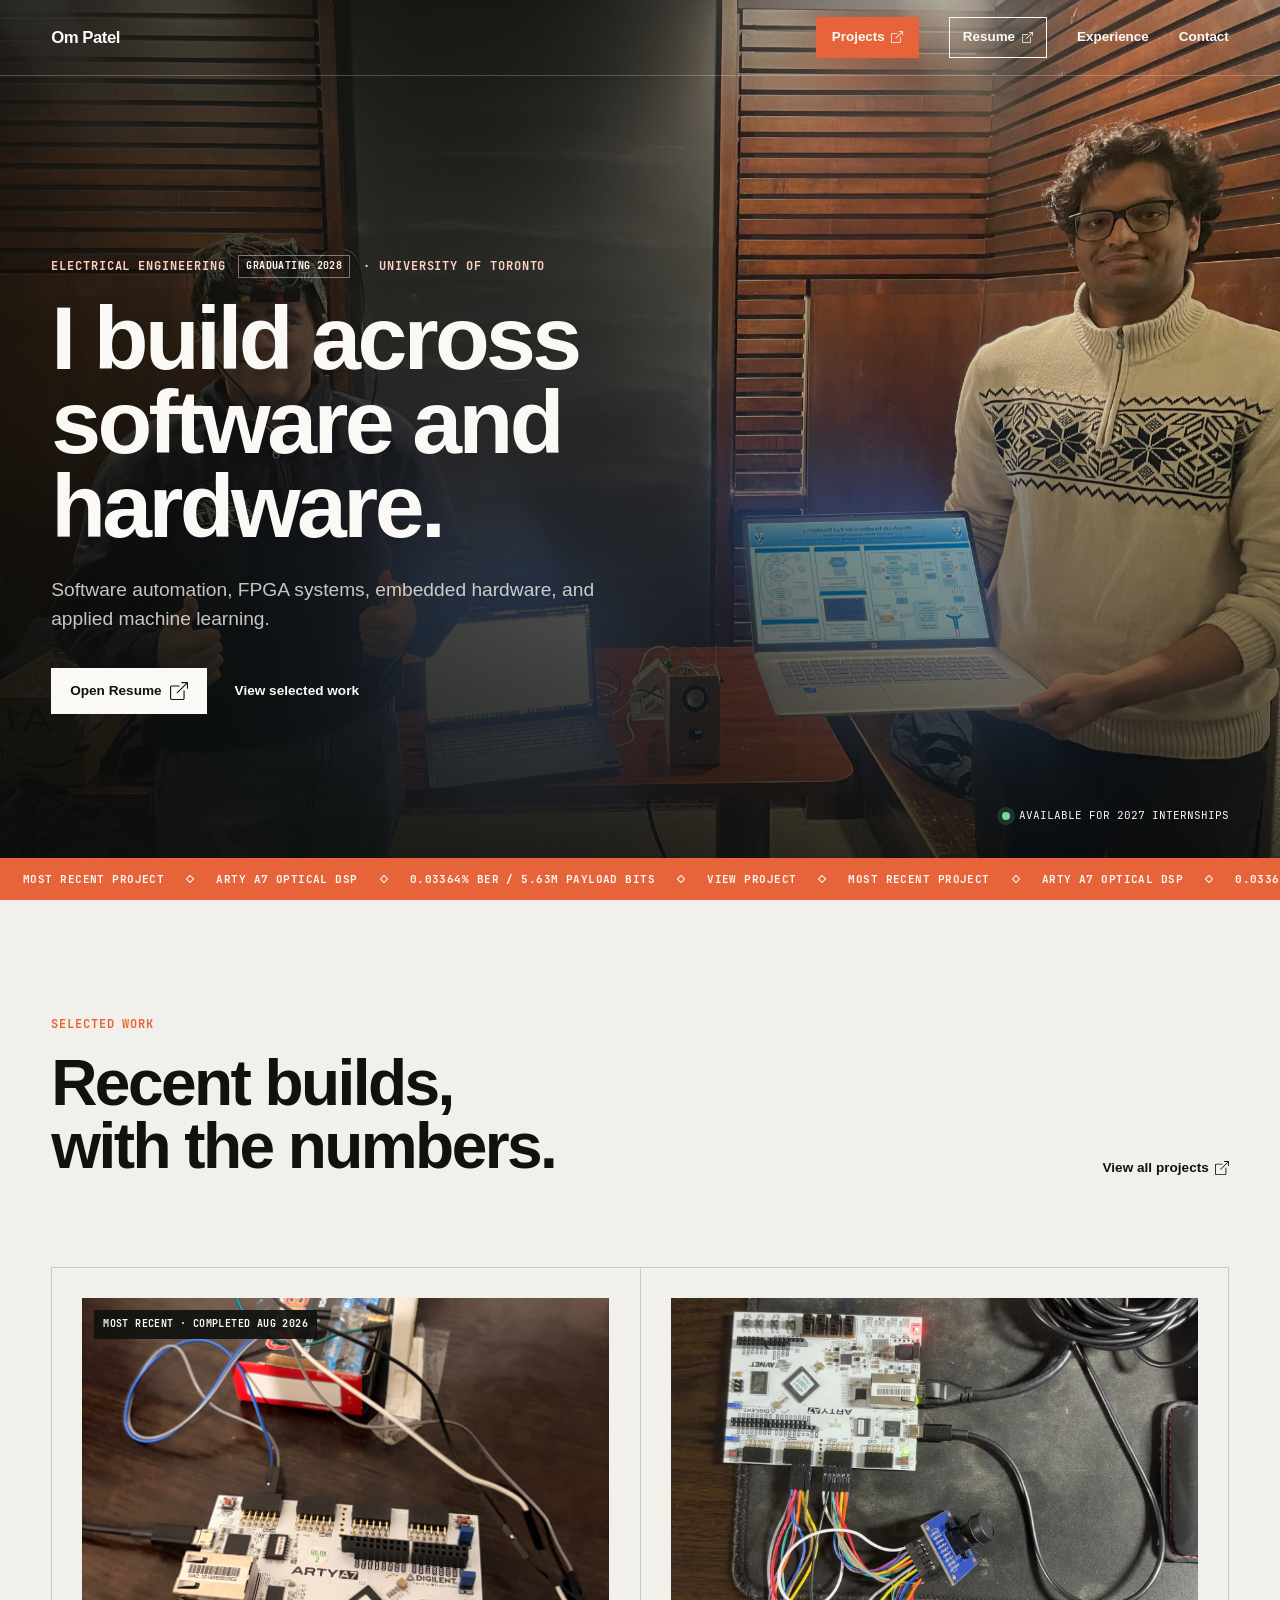
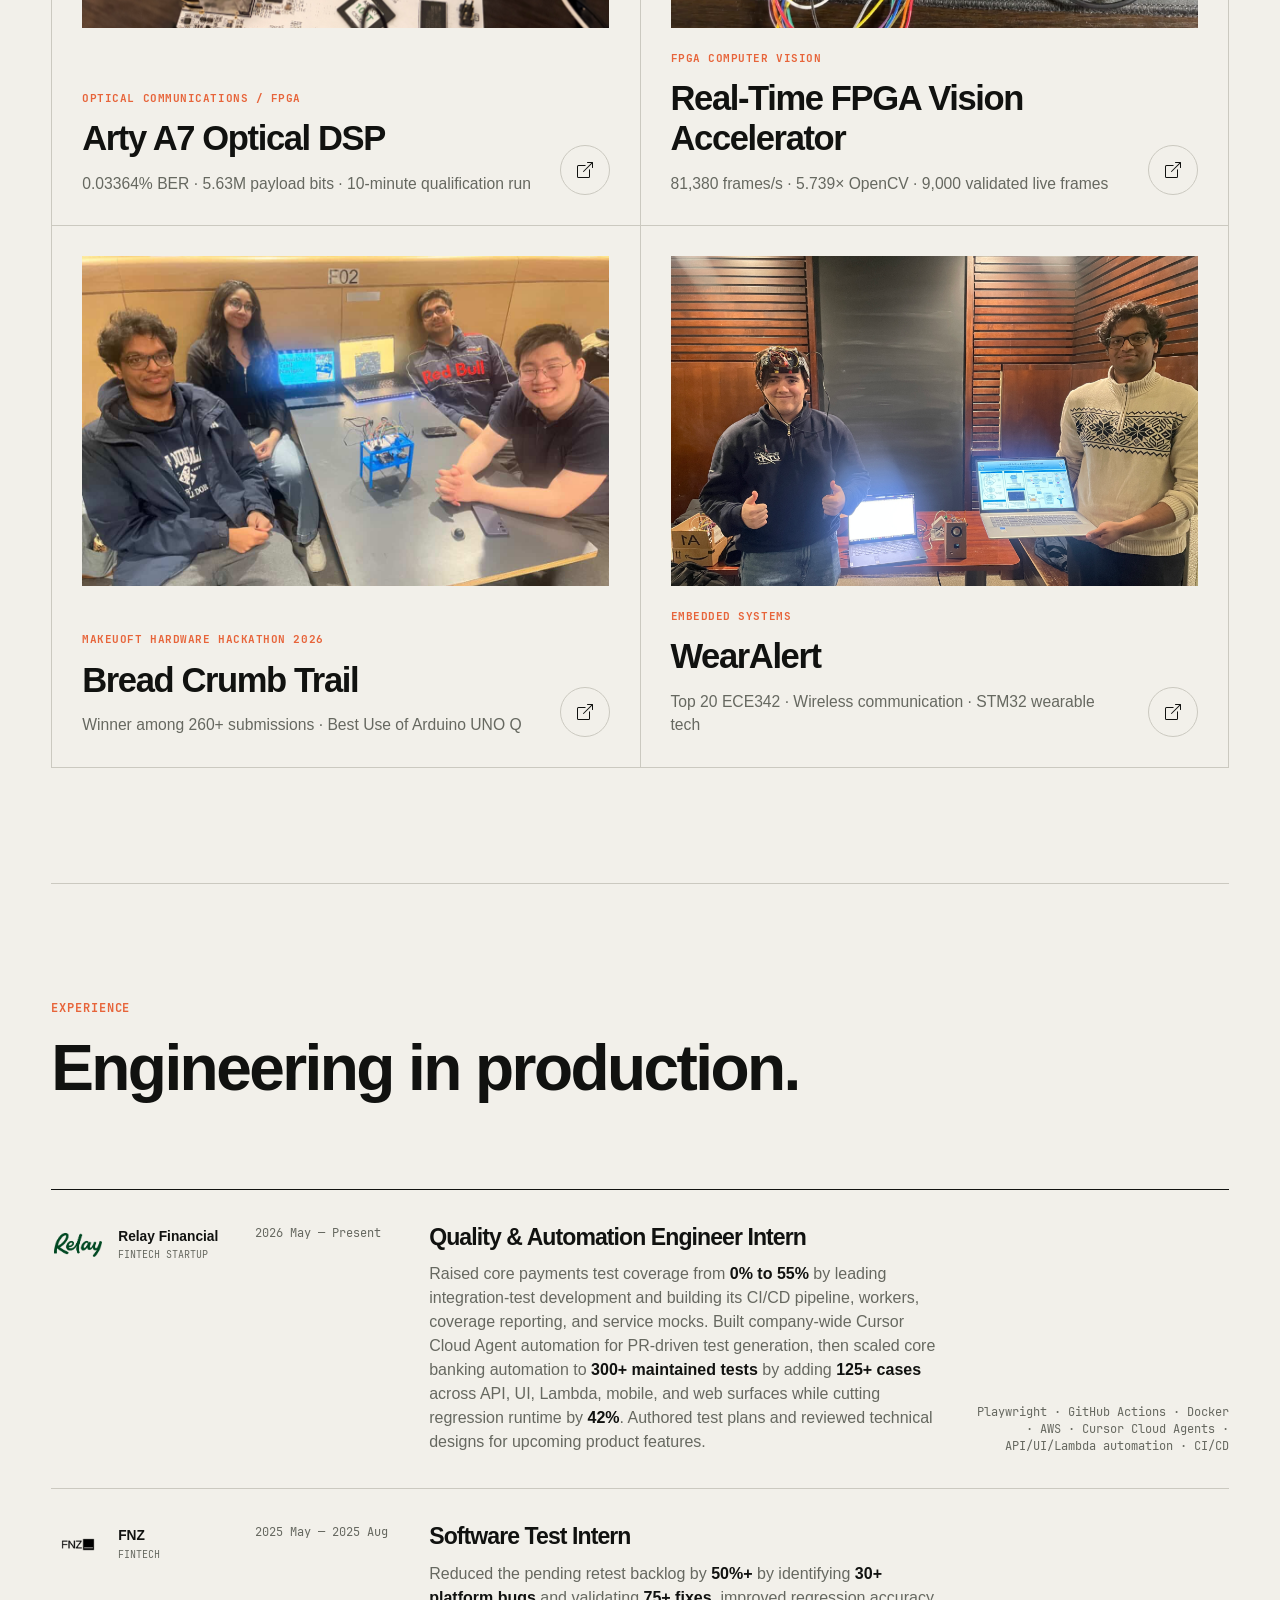
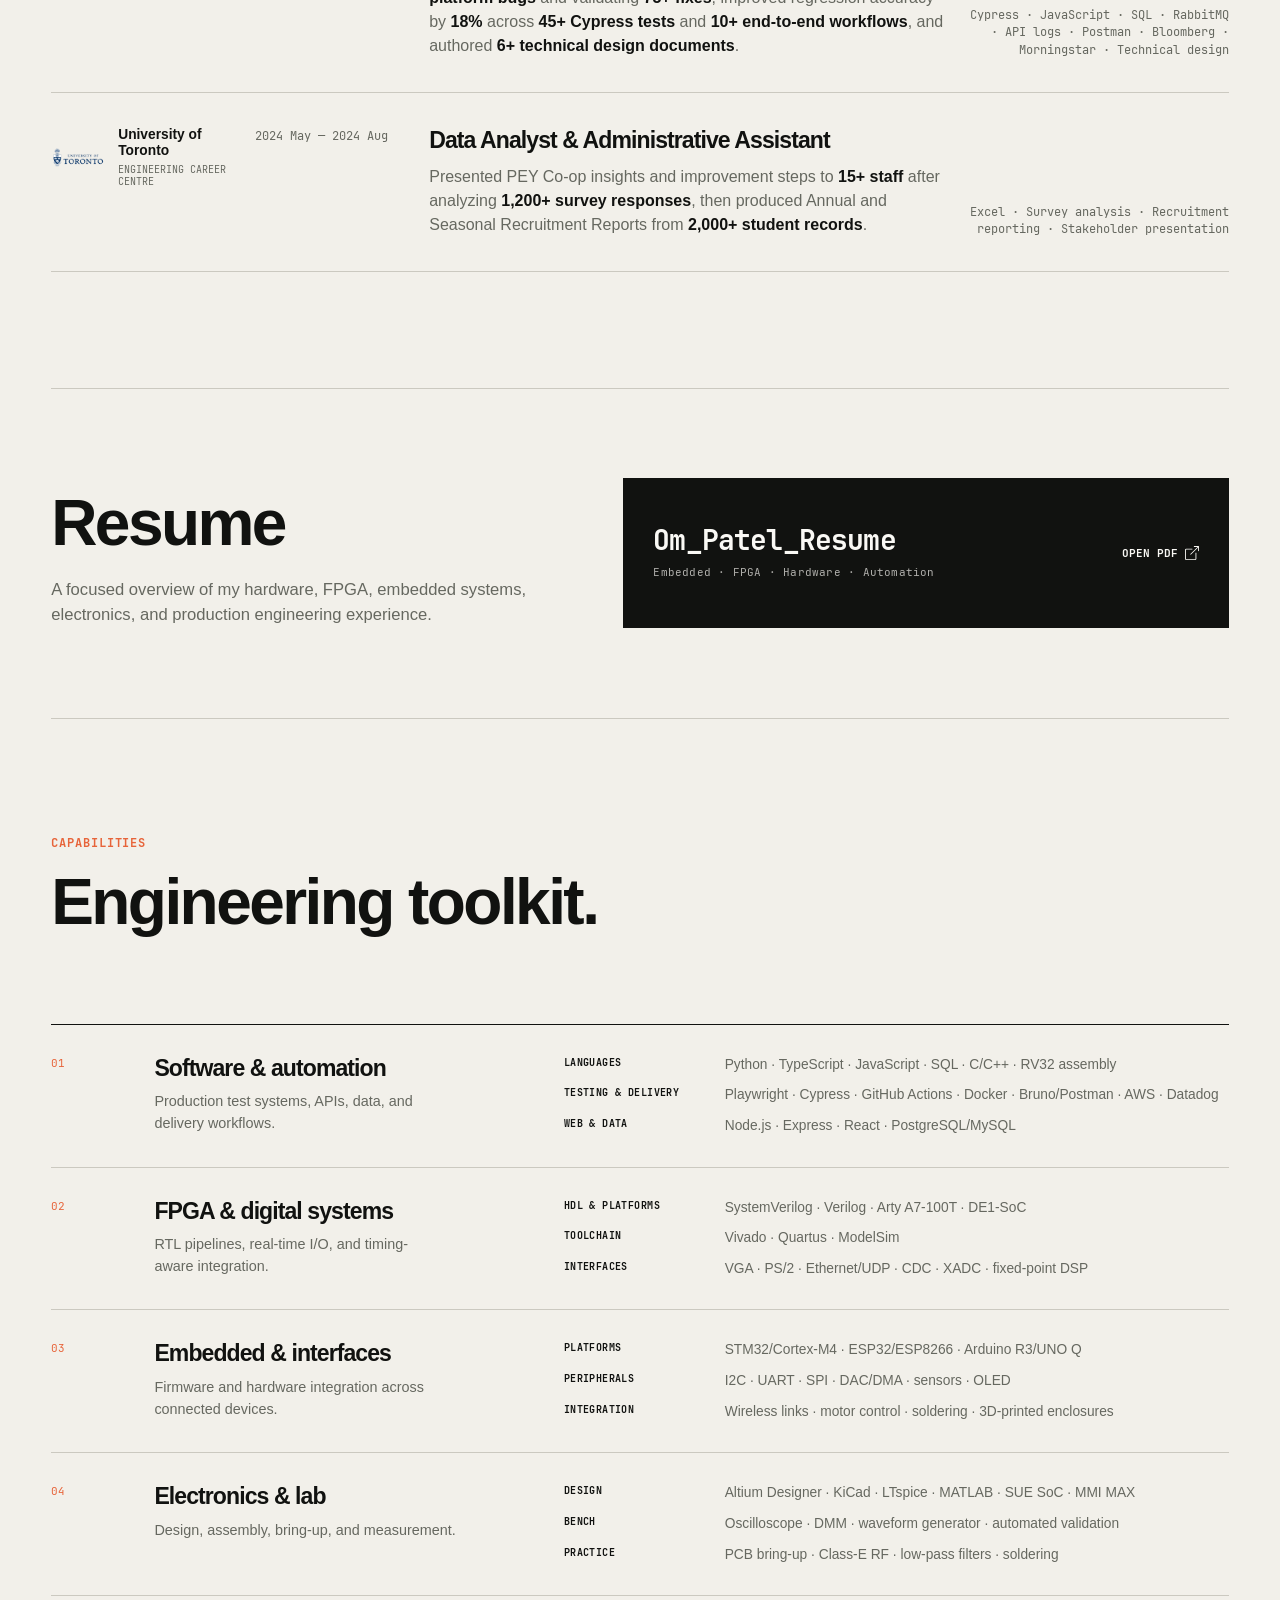
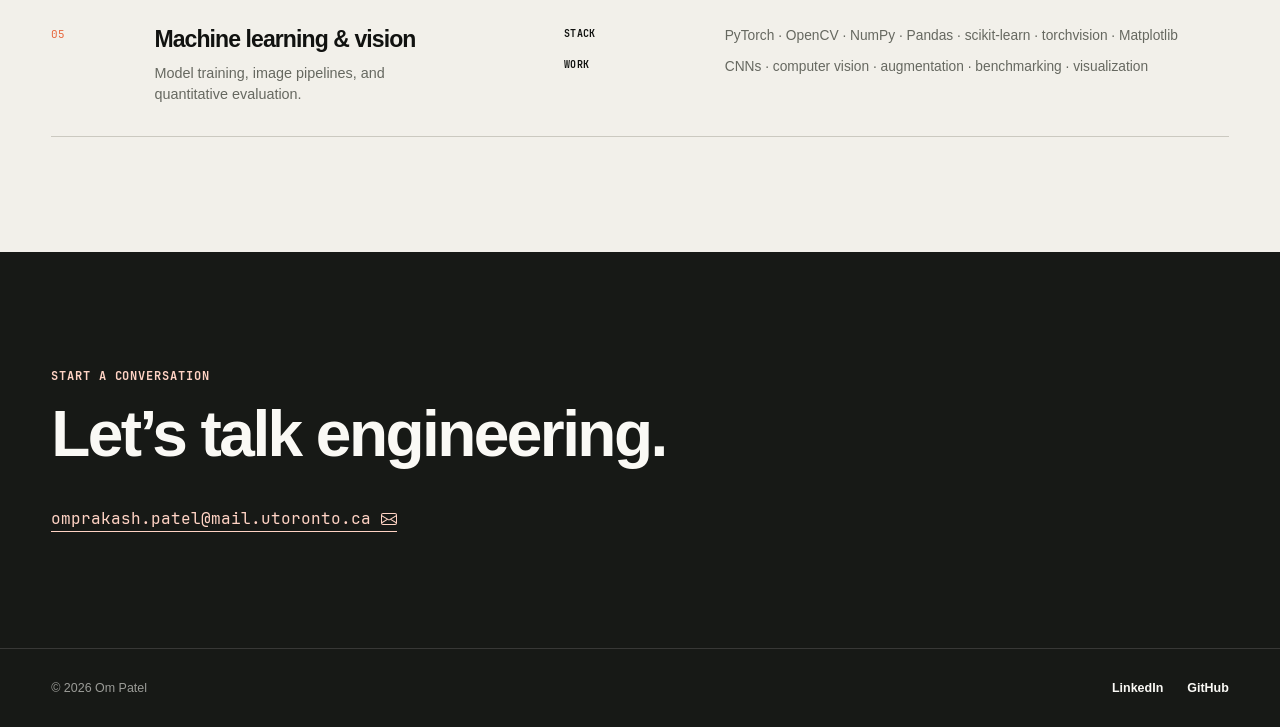
==== commit 283363c1: "update exp" ====
--- a/index.html
+++ b/index.html
@@ -104,7 +104,7 @@
           </div>
           <div class="experience-copy">
             <h3>Quality & Automation Engineer Intern</h3>
-            <p>Raised core payments test coverage from <strong>0% to 51.2%</strong> by leading integration-test and CI/CD infrastructure, built company-wide Cursor Cloud Agent automation, and expanded core banking automation to <strong>265+ maintained tests</strong> while cutting Playwright runtime by <strong>42%</strong>.</p>
+            <p>Raised core payments test coverage from <strong>0% to 55%</strong> by leading integration-test development and building its CI/CD pipeline, workers, coverage reporting, and service mocks. Built company-wide Cursor Cloud Agent automation for PR-driven test generation, then scaled core banking automation to <strong>300+ maintained tests</strong> by adding <strong>125+ cases</strong> across API, UI, Lambda, mobile, and web surfaces while cutting regression runtime by <strong>42%</strong>. Authored test plans and reviewed technical designs for upcoming product features.</p>
           </div>
           <p class="experience-tech">Playwright · GitHub Actions · Docker · AWS · Cursor Cloud Agents · API/UI/Lambda automation · CI/CD</p>
         </article>
@@ -120,7 +120,7 @@
             <p>2025 May — 2025 Aug</p>
           </div>
           <div class="experience-copy">
-            <h3>Analyst Software Tester Intern</h3>
+            <h3>Software Test Intern</h3>
             <p>Reduced the pending retest backlog by <strong>50%+</strong> by identifying <strong>30+ platform bugs</strong> and validating <strong>75+ fixes</strong>, improved regression accuracy by <strong>18%</strong> across <strong>45+ Cypress tests</strong> and <strong>10+ end-to-end workflows</strong>, and authored <strong>6+ technical design documents</strong>.</p>
           </div>
           <p class="experience-tech">Cypress · JavaScript · SQL · RabbitMQ · API logs · Postman · Bloomberg · Morningstar · Technical design</p>
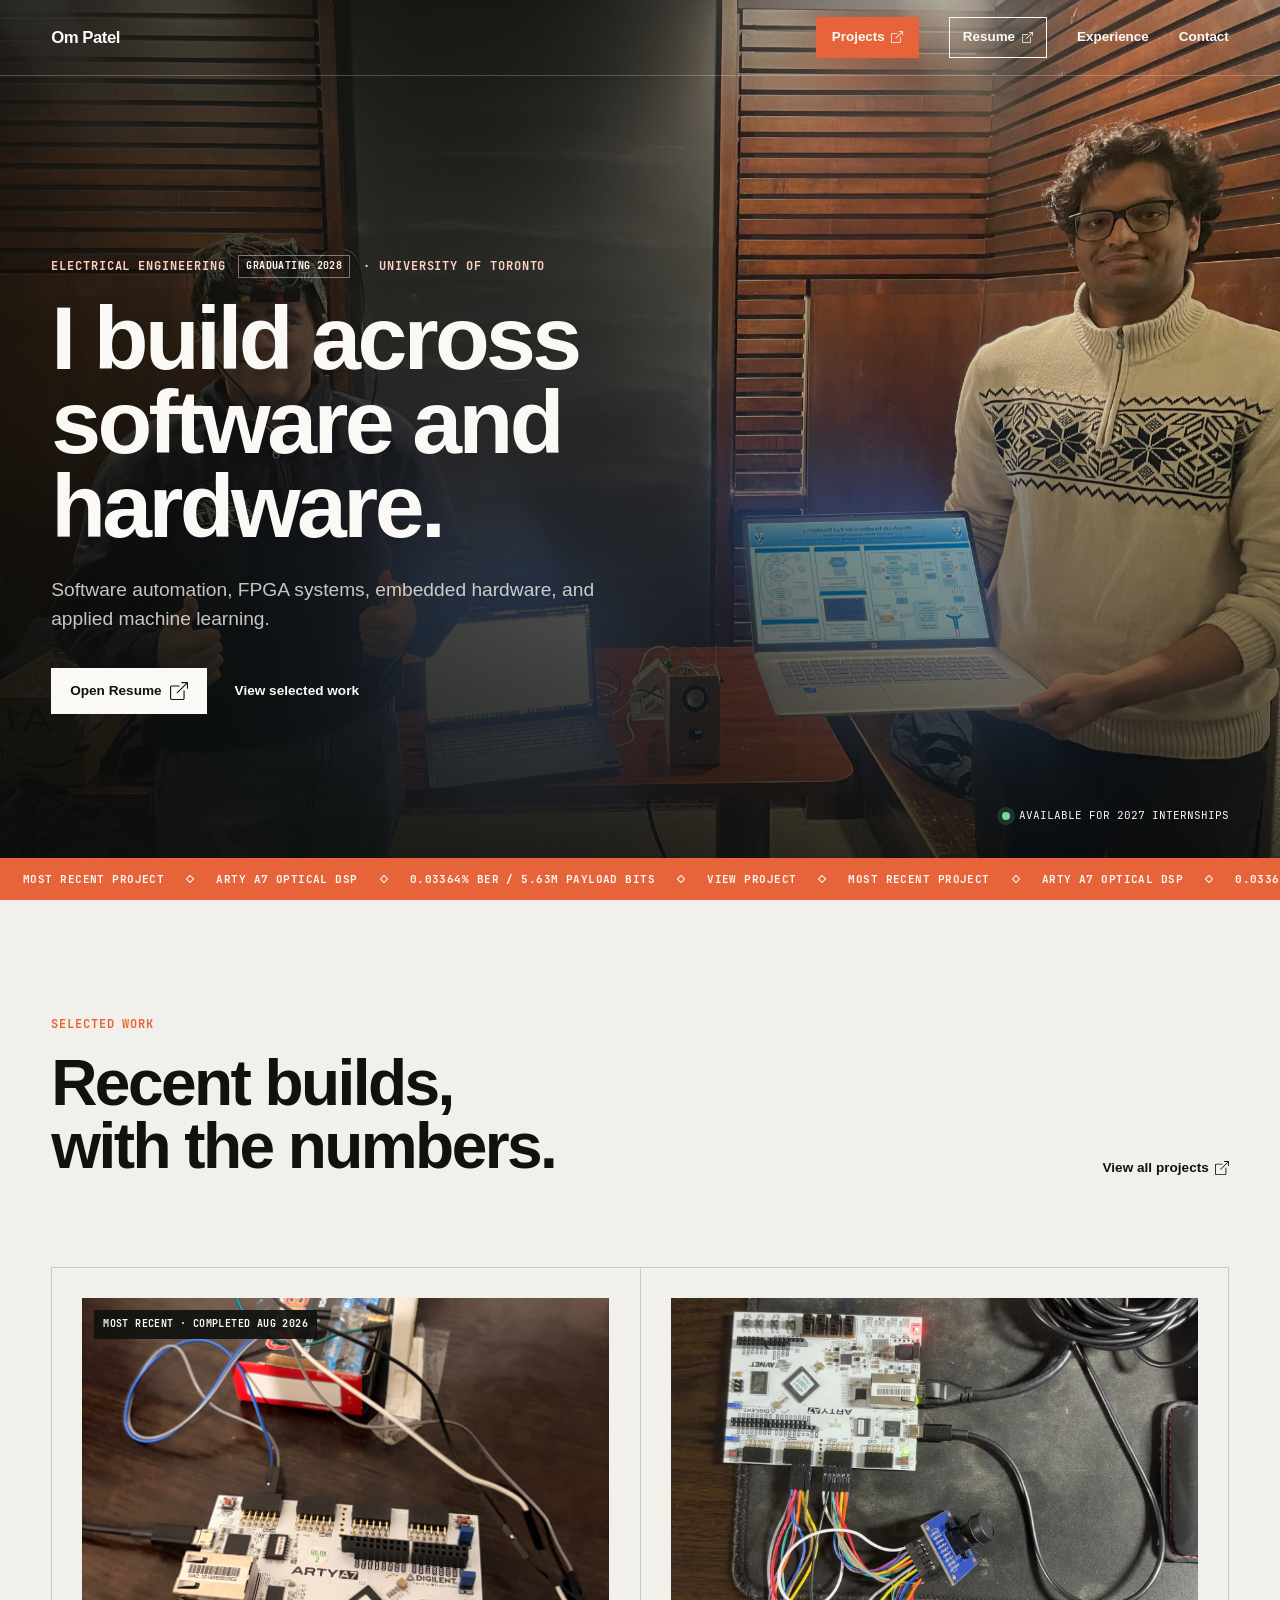
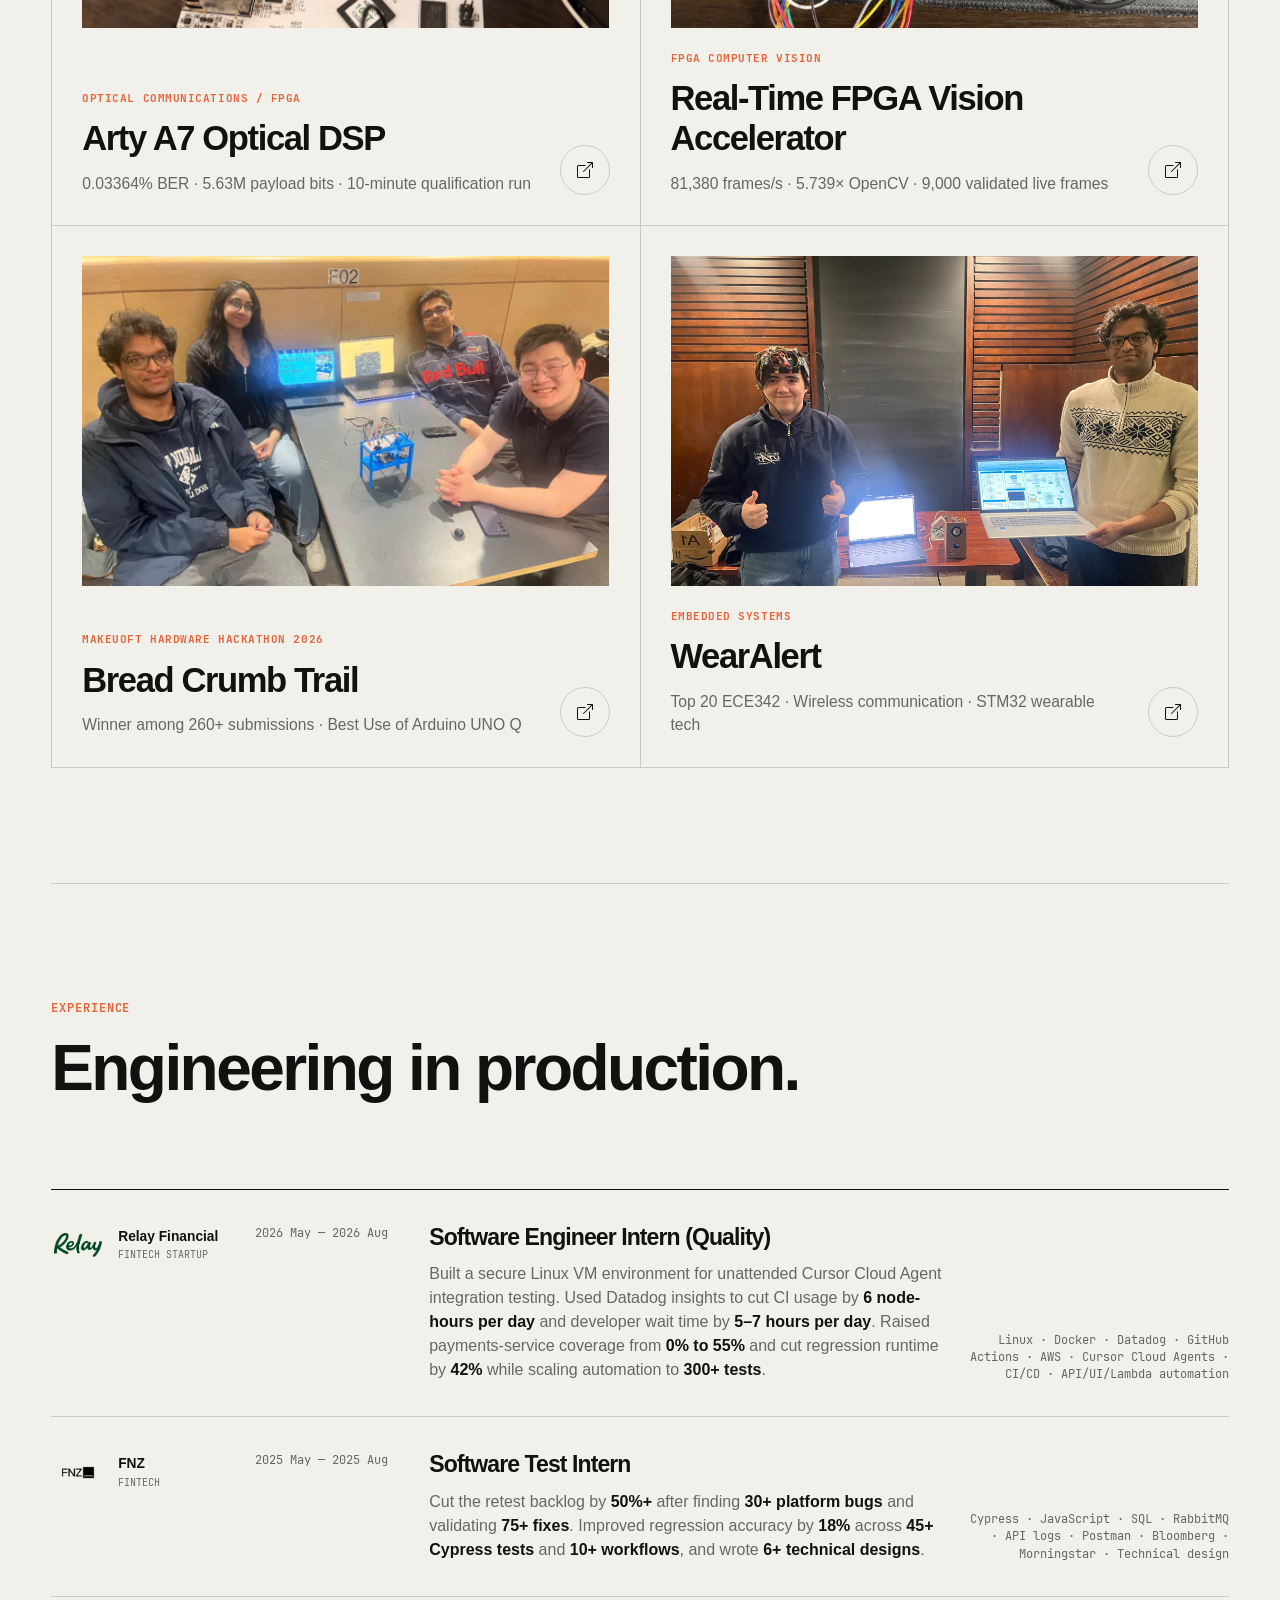
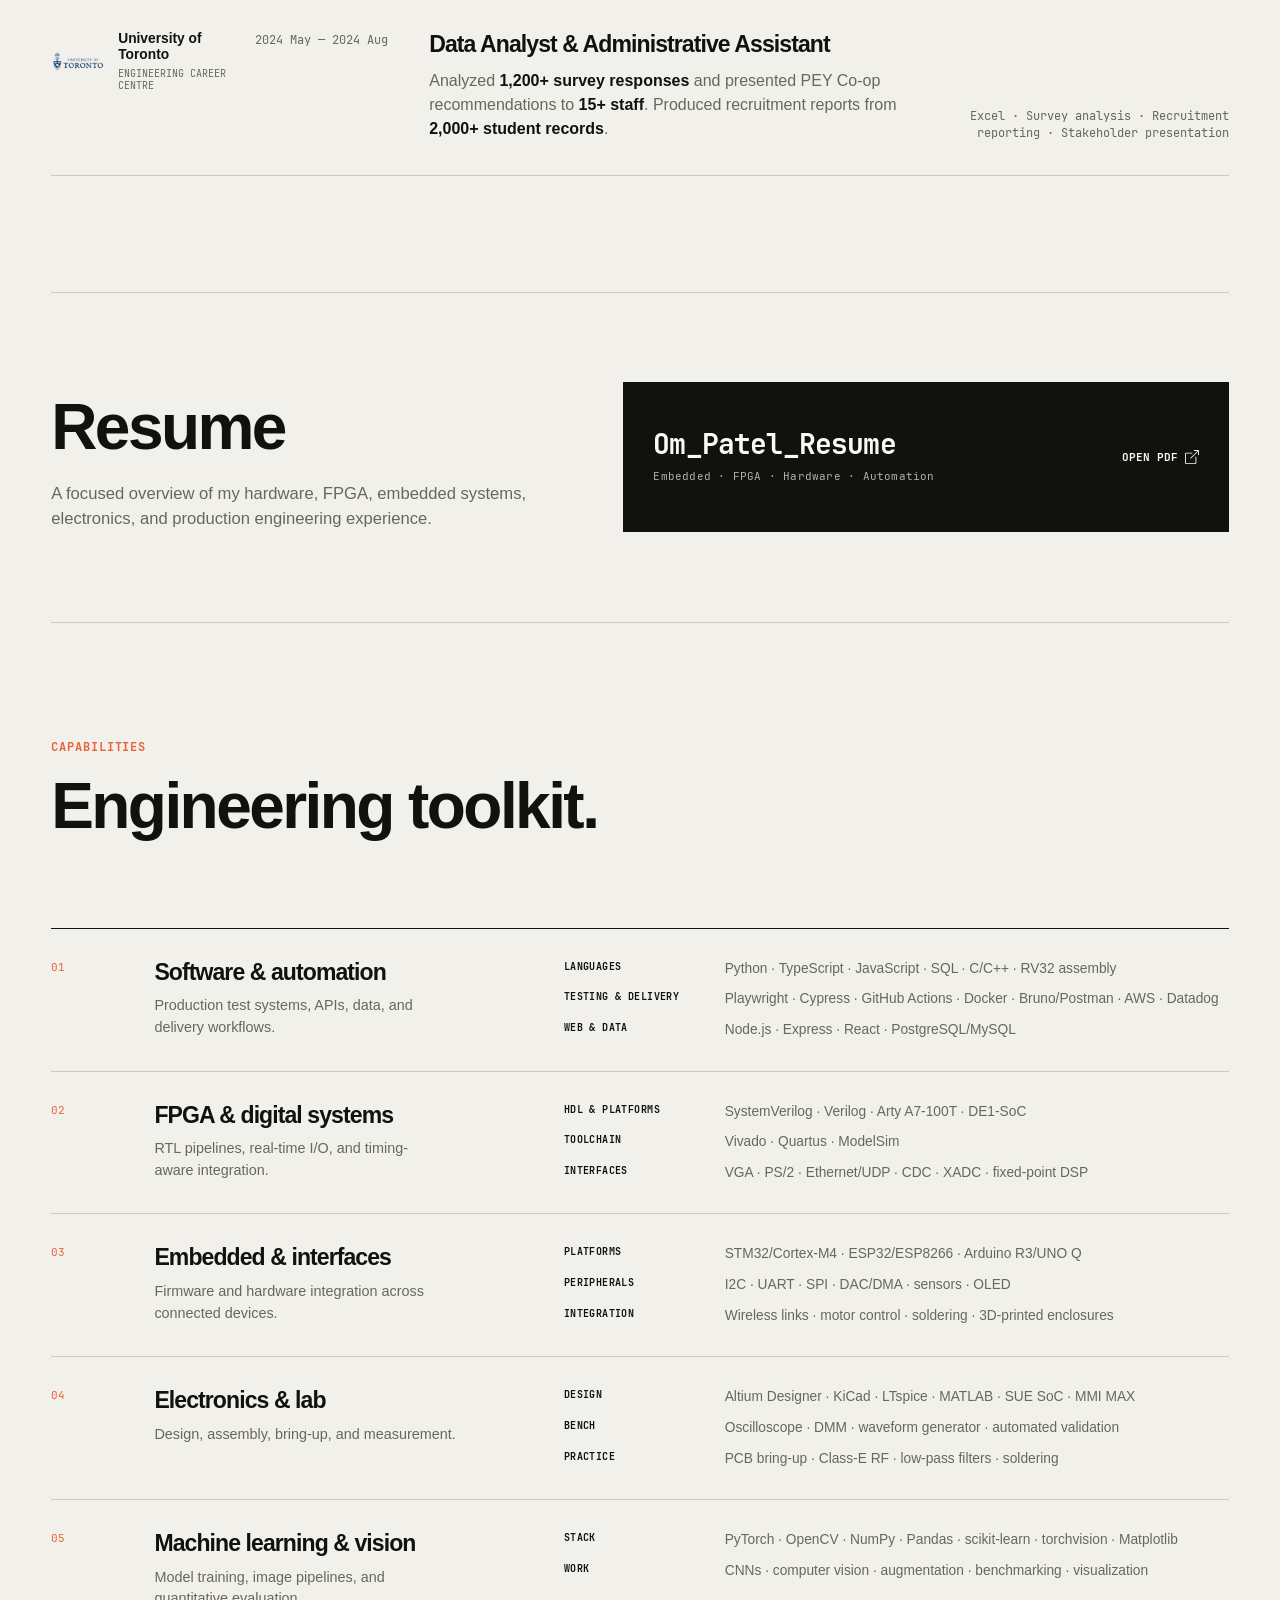
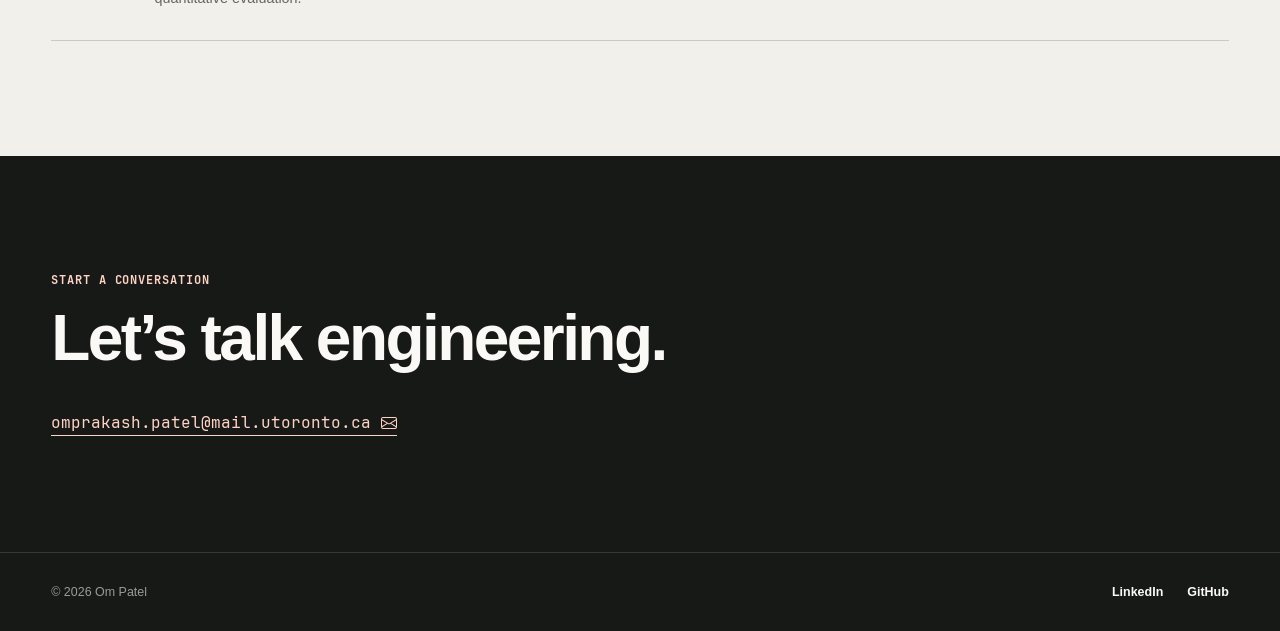
==== commit f8d03778: "update experience" ====
--- a/index.html
+++ b/index.html
@@ -100,13 +100,13 @@
             </div>
           </div>
           <div class="experience-meta">
-            <p>2026 May — Present</p>
+            <p>2026 May — 2026 Aug</p>
           </div>
           <div class="experience-copy">
-            <h3>Quality & Automation Engineer Intern</h3>
-            <p>Raised core payments test coverage from <strong>0% to 55%</strong> by leading integration-test development and building its CI/CD pipeline, workers, coverage reporting, and service mocks. Built company-wide Cursor Cloud Agent automation for PR-driven test generation, then scaled core banking automation to <strong>300+ maintained tests</strong> by adding <strong>125+ cases</strong> across API, UI, Lambda, mobile, and web surfaces while cutting regression runtime by <strong>42%</strong>. Authored test plans and reviewed technical designs for upcoming product features.</p>
-          </div>
-          <p class="experience-tech">Playwright · GitHub Actions · Docker · AWS · Cursor Cloud Agents · API/UI/Lambda automation · CI/CD</p>
+            <h3>Software Engineer Intern (Quality)</h3>
+            <p>Built a secure Linux VM environment for unattended Cursor Cloud Agent integration testing. Used Datadog insights to cut CI usage by <strong>6 node-hours per day</strong> and developer wait time by <strong>5–7 hours per day</strong>. Raised payments-service coverage from <strong>0% to 55%</strong> and cut regression runtime by <strong>42%</strong> while scaling automation to <strong>300+ tests</strong>.</p>
+          </div>
+          <p class="experience-tech">Linux · Docker · Datadog · GitHub Actions · AWS · Cursor Cloud Agents · CI/CD · API/UI/Lambda automation</p>
         </article>
         <article class="experience-item">
           <div class="experience-company">
@@ -121,7 +121,7 @@
           </div>
           <div class="experience-copy">
             <h3>Software Test Intern</h3>
-            <p>Reduced the pending retest backlog by <strong>50%+</strong> by identifying <strong>30+ platform bugs</strong> and validating <strong>75+ fixes</strong>, improved regression accuracy by <strong>18%</strong> across <strong>45+ Cypress tests</strong> and <strong>10+ end-to-end workflows</strong>, and authored <strong>6+ technical design documents</strong>.</p>
+            <p>Cut the retest backlog by <strong>50%+</strong> after finding <strong>30+ platform bugs</strong> and validating <strong>75+ fixes</strong>. Improved regression accuracy by <strong>18%</strong> across <strong>45+ Cypress tests</strong> and <strong>10+ workflows</strong>, and wrote <strong>6+ technical designs</strong>.</p>
           </div>
           <p class="experience-tech">Cypress · JavaScript · SQL · RabbitMQ · API logs · Postman · Bloomberg · Morningstar · Technical design</p>
         </article>
@@ -138,7 +138,7 @@
           </div>
           <div class="experience-copy">
             <h3>Data Analyst & Administrative Assistant</h3>
-            <p>Presented PEY Co-op insights and improvement steps to <strong>15+ staff</strong> after analyzing <strong>1,200+ survey responses</strong>, then produced Annual and Seasonal Recruitment Reports from <strong>2,000+ student records</strong>.</p>
+            <p>Analyzed <strong>1,200+ survey responses</strong> and presented PEY Co-op recommendations to <strong>15+ staff</strong>. Produced recruitment reports from <strong>2,000+ student records</strong>.</p>
           </div>
           <p class="experience-tech">Excel · Survey analysis · Recruitment reporting · Stakeholder presentation</p>
         </article>
